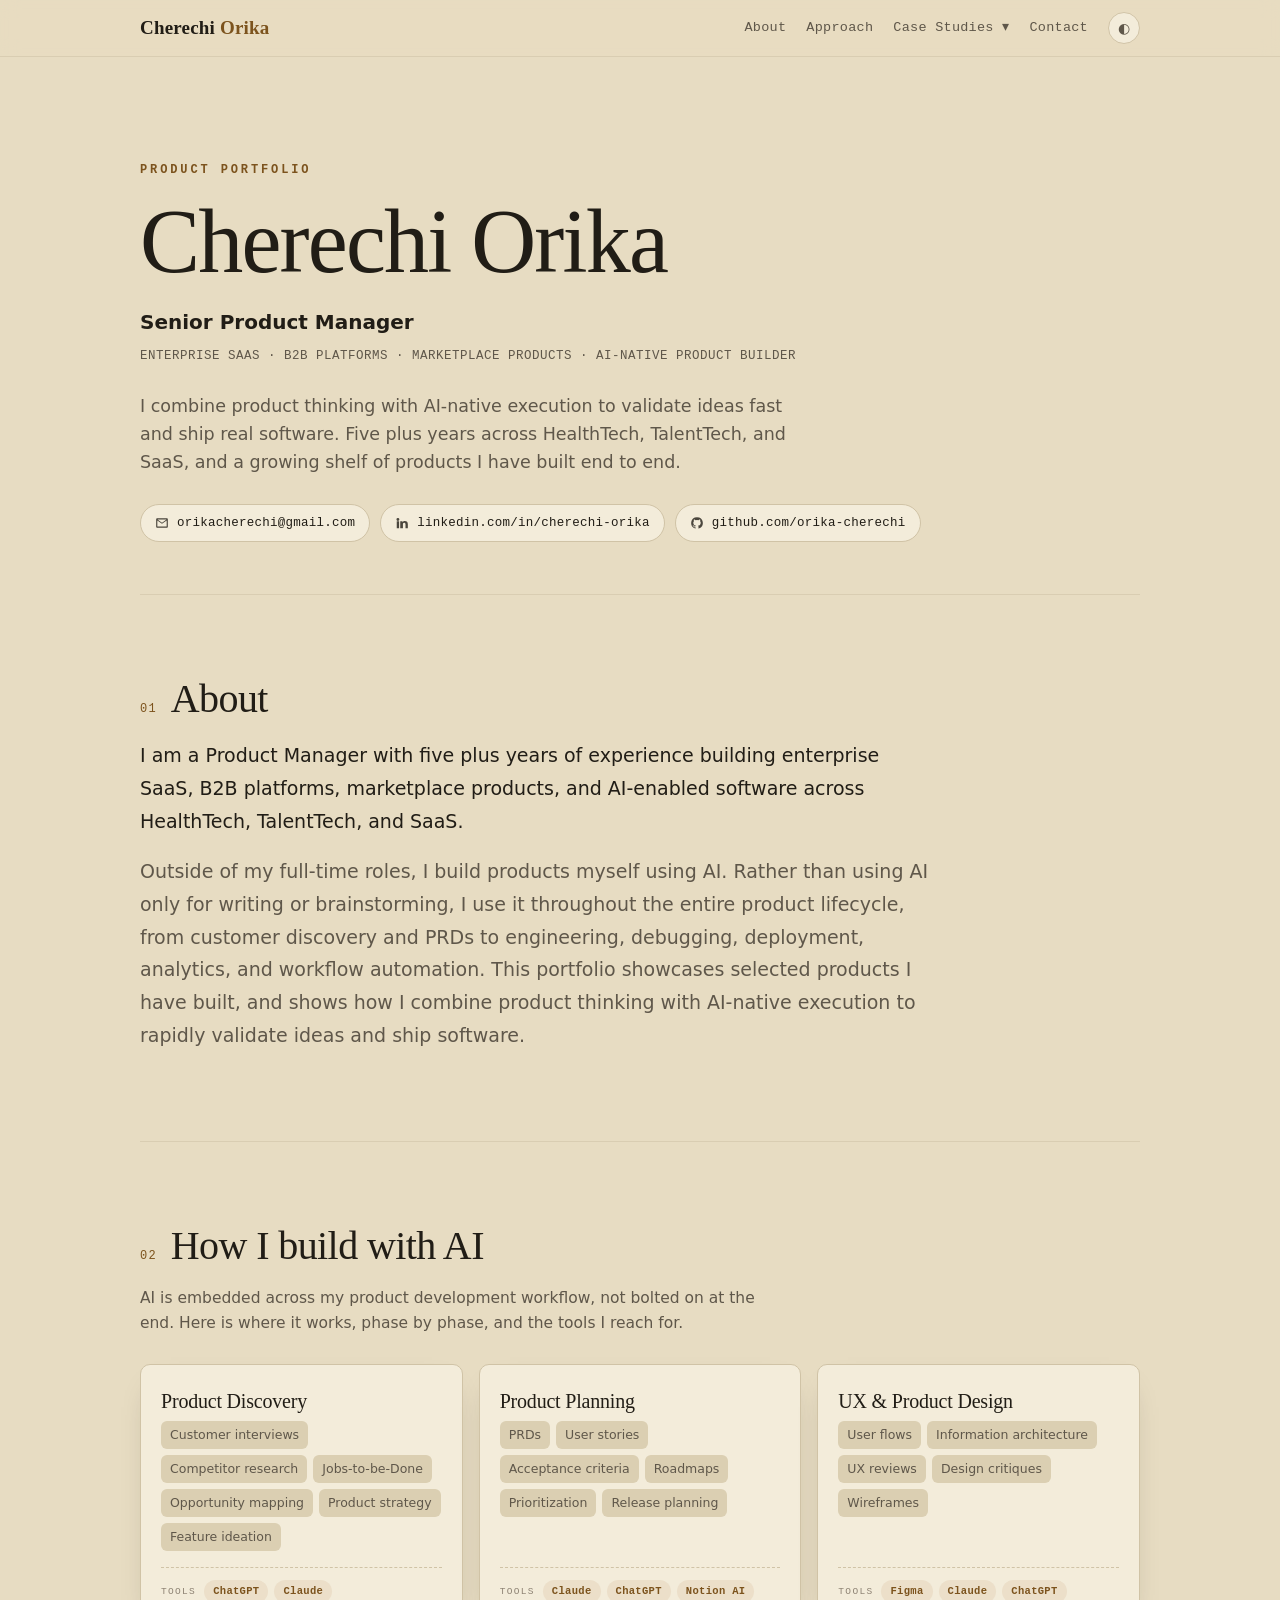
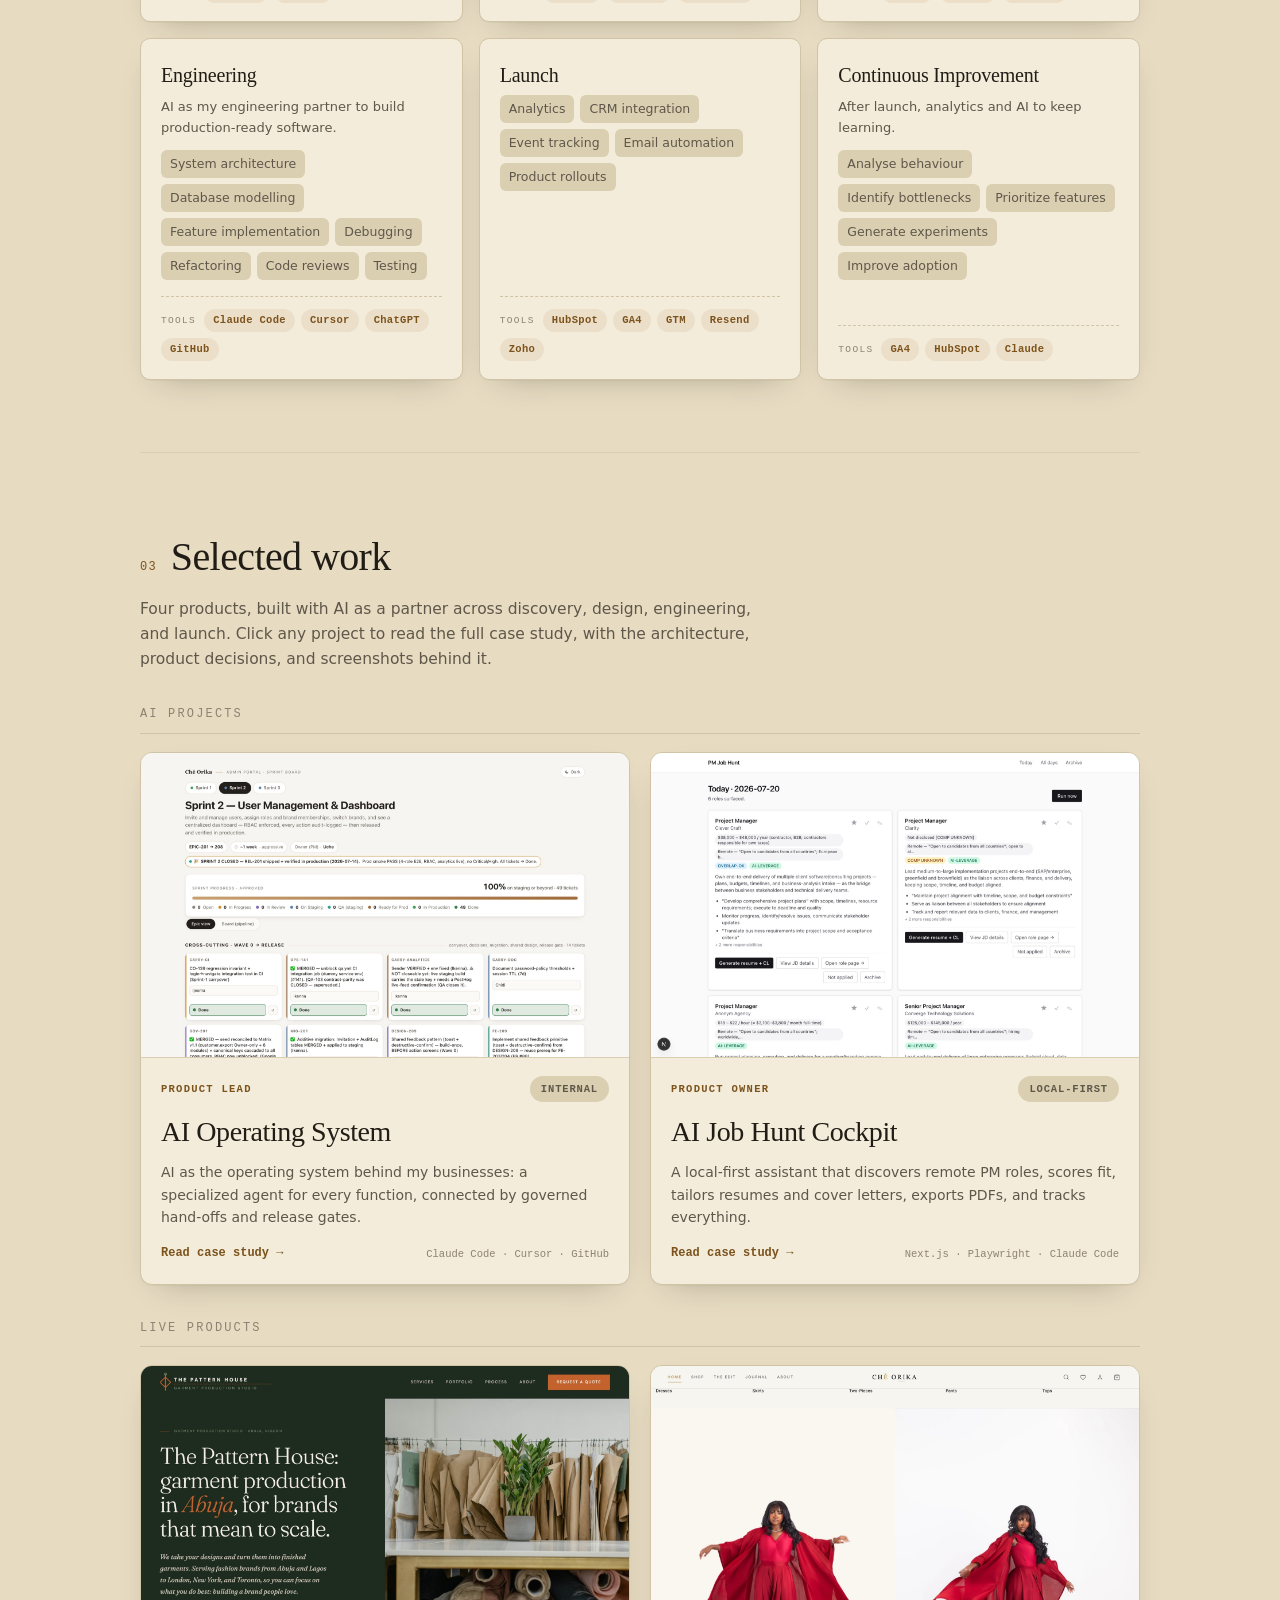
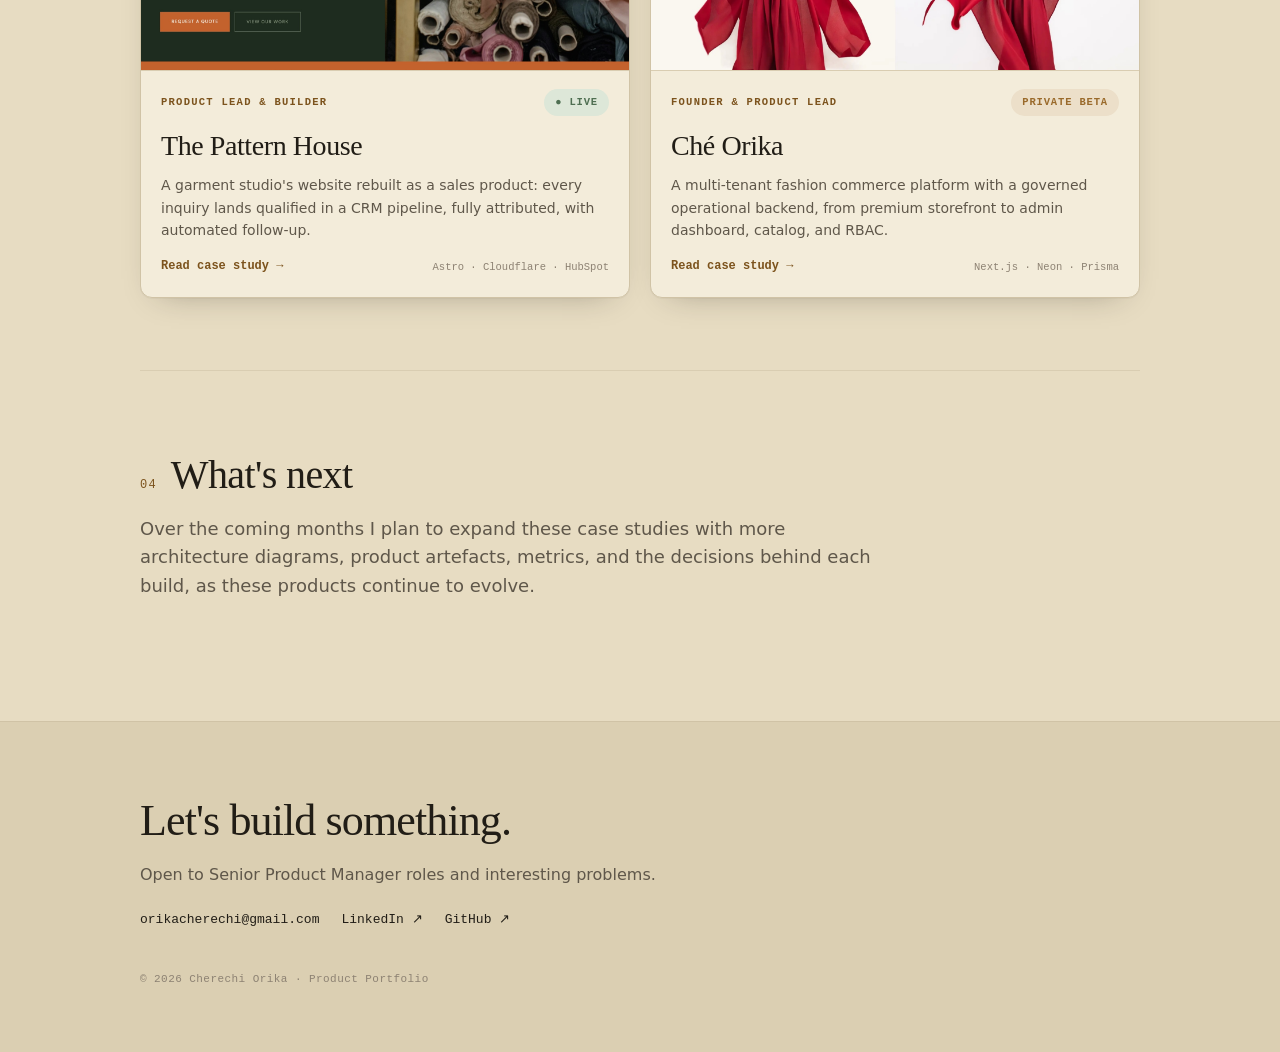
==== index.html @ f60ae48a "Cherechi Orika — product portfolio Static personal portfolio site: hero, approach, four case studies" ====
<!doctype html>
<html lang="en">
<head>
<meta charset="utf-8">
<meta name="viewport" content="width=device-width, initial-scale=1">
<title>Cherechi Orika — Product Portfolio</title>
<meta name="description" content="Senior Product Manager and AI-native product builder. Enterprise SaaS, B2B platforms, marketplace products.">
<link rel="stylesheet" href="assets/site.css">
</head>
<body>

<nav>
  <div class="nav-in">
    <a class="brand" href="index.html">Cherechi <b>Orika</b></a>
    <div class="nav-links">
      <a class="hide-sm" href="#about">About</a>
      <a class="hide-sm" href="#approach">Approach</a>
      <div class="menu">
        <button aria-haspopup="true">Case Studies ▾</button>
        <div class="menu-panel">
          <a href="work/ai-operating-system.html">AI Operating System<small>Product Lead</small></a>
          <a href="work/job-hunt-cockpit.html">AI Job Hunt Cockpit<small>Product Owner</small></a>
          <a href="work/the-pattern-house.html">The Pattern House<small>Product Lead &amp; Builder</small></a>
          <a href="work/che-orika.html">Ché Orika<small>Founder &amp; Product Lead</small></a>
        </div>
      </div>
      <a class="hide-sm" href="#contact">Contact</a>
      <button class="toggle" id="themeToggle" aria-label="Toggle theme" title="Toggle theme">◐</button>
    </div>
  </div>
</nav>

<div class="wrap">

  <header class="hero">
    <div class="eyebrow">Product Portfolio</div>
    <h1 class="name">Cherechi Orika</h1>
    <div class="role-line">Senior Product Manager</div>
    <div class="disciplines">Enterprise SaaS · B2B Platforms · Marketplace Products · AI-Native Product Builder</div>
    <p class="hero-intro">I combine product thinking with AI-native execution to validate ideas fast and ship real software. Five plus years across HealthTech, TalentTech, and SaaS, and a growing shelf of products I have built end to end.</p>
    <div class="contacts">
      <a href="mailto:orikacherechi@gmail.com">
        <svg viewBox="0 0 24 24"><path d="M2 5.5A1.5 1.5 0 0 1 3.5 4h17A1.5 1.5 0 0 1 22 5.5v13A1.5 1.5 0 0 1 20.5 20h-17A1.5 1.5 0 0 1 2 18.5v-13Zm2.2.5 7.8 5.6L19.8 6H4.2ZM20 7.7l-7.4 5.3a1 1 0 0 1-1.2 0L4 7.7V18h16V7.7Z"/></svg>
        orikacherechi@gmail.com</a>
      <a href="https://linkedin.com/in/cherechi-orika" target="_blank" rel="noopener">
        <svg viewBox="0 0 24 24"><path d="M4.98 3.5A2.5 2.5 0 1 0 5 8.5a2.5 2.5 0 0 0-.02-5ZM3 9h4v12H3V9Zm6 0h3.8v1.7h.05c.53-1 1.83-2.05 3.77-2.05C20.4 8.65 22 10.6 22 14v7h-4v-6.2c0-1.48-.03-3.38-2.06-3.38-2.06 0-2.37 1.6-2.37 3.27V21H9V9Z"/></svg>
        linkedin.com/in/cherechi-orika</a>
      <a href="https://github.com/orika-cherechi" target="_blank" rel="noopener">
        <svg viewBox="0 0 24 24"><path d="M12 2a10 10 0 0 0-3.16 19.49c.5.09.68-.22.68-.48v-1.7c-2.78.6-3.37-1.34-3.37-1.34-.45-1.16-1.11-1.47-1.11-1.47-.91-.62.07-.6.07-.6 1 .07 1.53 1.03 1.53 1.03.9 1.53 2.36 1.09 2.94.83.09-.65.35-1.09.63-1.34-2.22-.25-4.55-1.11-4.55-4.94 0-1.09.39-1.98 1.03-2.68-.1-.25-.45-1.27.1-2.64 0 0 .84-.27 2.75 1.02a9.6 9.6 0 0 1 5 0c1.91-1.29 2.75-1.02 2.75-1.02.55 1.37.2 2.39.1 2.64.64.7 1.03 1.59 1.03 2.68 0 3.84-2.34 4.68-4.57 4.93.36.31.68.92.68 1.85v2.74c0 .27.18.58.69.48A10 10 0 0 0 12 2Z"/></svg>
        github.com/orika-cherechi</a>
    </div>
  </header>

  <!-- ABOUT -->
  <section id="about" class="about">
    <div class="sec-label"><span class="sec-num">01</span><h2>About</h2></div>
    <p>I am a Product Manager with five plus years of experience building enterprise SaaS, B2B platforms, marketplace products, and AI-enabled software across HealthTech, TalentTech, and SaaS.</p>
    <p>Outside of my full-time roles, I build products myself using AI. Rather than using AI only for writing or brainstorming, I use it throughout the entire product lifecycle, from customer discovery and PRDs to engineering, debugging, deployment, analytics, and workflow automation. This portfolio showcases selected products I have built, and shows how I combine product thinking with AI-native execution to rapidly validate ideas and ship software.</p>
  </section>

  <!-- APPROACH -->
  <section id="approach">
    <div class="sec-label"><span class="sec-num">02</span><h2>How I build with AI</h2></div>
    <p class="sec-sub">AI is embedded across my product development workflow, not bolted on at the end. Here is where it works, phase by phase, and the tools I reach for.</p>
    <div class="phases">
      <div class="phase">
        <h3>Product Discovery</h3>
        <ul><li>Customer interviews</li><li>Competitor research</li><li>Jobs-to-be-Done</li><li>Opportunity mapping</li><li>Product strategy</li><li>Feature ideation</li></ul>
        <div class="tools"><span class="tk">Tools</span><span class="tl">ChatGPT</span><span class="tl">Claude</span></div>
      </div>
      <div class="phase">
        <h3>Product Planning</h3>
        <ul><li>PRDs</li><li>User stories</li><li>Acceptance criteria</li><li>Roadmaps</li><li>Prioritization</li><li>Release planning</li></ul>
        <div class="tools"><span class="tk">Tools</span><span class="tl">Claude</span><span class="tl">ChatGPT</span><span class="tl">Notion AI</span></div>
      </div>
      <div class="phase">
        <h3>UX &amp; Product Design</h3>
        <ul><li>User flows</li><li>Information architecture</li><li>UX reviews</li><li>Design critiques</li><li>Wireframes</li></ul>
        <div class="tools"><span class="tk">Tools</span><span class="tl">Figma</span><span class="tl">Claude</span><span class="tl">ChatGPT</span></div>
      </div>
      <div class="phase">
        <h3>Engineering</h3>
        <div class="p-desc">AI as my engineering partner to build production-ready software.</div>
        <ul><li>System architecture</li><li>Database modelling</li><li>Feature implementation</li><li>Debugging</li><li>Refactoring</li><li>Code reviews</li><li>Testing</li></ul>
        <div class="tools"><span class="tk">Tools</span><span class="tl">Claude Code</span><span class="tl">Cursor</span><span class="tl">ChatGPT</span><span class="tl">GitHub</span></div>
      </div>
      <div class="phase">
        <h3>Launch</h3>
        <ul><li>Analytics</li><li>CRM integration</li><li>Event tracking</li><li>Email automation</li><li>Product rollouts</li></ul>
        <div class="tools"><span class="tk">Tools</span><span class="tl">HubSpot</span><span class="tl">GA4</span><span class="tl">GTM</span><span class="tl">Resend</span><span class="tl">Zoho</span></div>
      </div>
      <div class="phase">
        <h3>Continuous Improvement</h3>
        <div class="p-desc">After launch, analytics and AI to keep learning.</div>
        <ul><li>Analyse behaviour</li><li>Identify bottlenecks</li><li>Prioritize features</li><li>Generate experiments</li><li>Improve adoption</li></ul>
        <div class="tools"><span class="tk">Tools</span><span class="tl">GA4</span><span class="tl">HubSpot</span><span class="tl">Claude</span></div>
      </div>
    </div>
  </section>

  <!-- WORK -->
  <section id="work">
    <div class="sec-label"><span class="sec-num">03</span><h2>Selected work</h2></div>
    <p class="sec-sub">Four products, built with AI as a partner across discovery, design, engineering, and launch. Click any project to read the full case study, with the architecture, product decisions, and screenshots behind it.</p>

    <div class="group-label">AI Projects</div>
    <div class="work-grid">
      <a class="work-card" href="work/ai-operating-system.html">
        <div class="wc-img"><img src="assets/img/aos-board.jpg" alt="AI Operating System sprint board" loading="lazy"></div>
        <div class="wc-body">
          <div class="wc-top"><span class="wc-role">Product Lead</span><span class="badge internal">Internal</span></div>
          <h3>AI Operating System</h3>
          <p>AI as the operating system behind my businesses: a specialized agent for every function, connected by governed hand-offs and release gates.</p>
          <div class="wc-foot"><span class="wc-cta">Read case study →</span><span class="wc-stack">Claude Code · Cursor · GitHub</span></div>
        </div>
      </a>
      <a class="work-card" href="work/job-hunt-cockpit.html">
        <div class="wc-img"><img src="assets/img/jh-dashboard.jpg" alt="AI Job Hunt Cockpit dashboard" loading="lazy"></div>
        <div class="wc-body">
          <div class="wc-top"><span class="wc-role">Product Owner</span><span class="badge internal">Local-first</span></div>
          <h3>AI Job Hunt Cockpit</h3>
          <p>A local-first assistant that discovers remote PM roles, scores fit, tailors resumes and cover letters, exports PDFs, and tracks everything.</p>
          <div class="wc-foot"><span class="wc-cta">Read case study →</span><span class="wc-stack">Next.js · Playwright · Claude Code</span></div>
        </div>
      </a>
    </div>

    <div class="group-label">Live Products</div>
    <div class="work-grid">
      <a class="work-card" href="work/the-pattern-house.html">
        <div class="wc-img"><img src="assets/img/ph-hero.jpg" alt="The Pattern House homepage" loading="lazy"></div>
        <div class="wc-body">
          <div class="wc-top"><span class="wc-role">Product Lead &amp; Builder</span><span class="badge live">● Live</span></div>
          <h3>The Pattern House</h3>
          <p>A garment studio's website rebuilt as a sales product: every inquiry lands qualified in a CRM pipeline, fully attributed, with automated follow-up.</p>
          <div class="wc-foot"><span class="wc-cta">Read case study →</span><span class="wc-stack">Astro · Cloudflare · HubSpot</span></div>
        </div>
      </a>
      <a class="work-card" href="work/che-orika.html">
        <div class="wc-img"><img src="assets/img/co-hero.jpg" alt="Ché Orika storefront" loading="lazy"></div>
        <div class="wc-body">
          <div class="wc-top"><span class="wc-role">Founder &amp; Product Lead</span><span class="badge beta">Private Beta</span></div>
          <h3>Ché Orika</h3>
          <p>A multi-tenant fashion commerce platform with a governed operational backend, from premium storefront to admin dashboard, catalog, and RBAC.</p>
          <div class="wc-foot"><span class="wc-cta">Read case study →</span><span class="wc-stack">Next.js · Neon · Prisma</span></div>
        </div>
      </a>
    </div>
  </section>

  <!-- NEXT -->
  <section id="next" class="next">
    <div class="sec-label"><span class="sec-num">04</span><h2>What's next</h2></div>
    <p class="sec-sub" style="max-width:64ch;font-size:clamp(16px,2vw,18px);color:var(--ink-soft)">Over the coming months I plan to expand these case studies with more architecture diagrams, product artefacts, metrics, and the decisions behind each build, as these products continue to evolve.</p>
  </section>

</div>

<footer id="contact">
  <div class="wrap">
    <p class="foot-name">Let's build something.</p>
    <p class="foot-sub">Open to Senior Product Manager roles and interesting problems.</p>
    <div class="foot-links">
      <a href="mailto:orikacherechi@gmail.com">orikacherechi@gmail.com</a>
      <a href="https://linkedin.com/in/cherechi-orika" target="_blank" rel="noopener">LinkedIn ↗</a>
      <a href="https://github.com/orika-cherechi" target="_blank" rel="noopener">GitHub ↗</a>
    </div>
    <div class="foot-fine">© 2026 Cherechi Orika · Product Portfolio</div>
  </div>
</footer>

<div id="lightbox"><button class="lb-close" aria-label="Close">✕</button><img alt=""><div class="lb-cap"></div></div>
<script src="assets/site.js"></script>
</body>
</html>
---- assets/site.css ----
/* ===== Cherechi Orika — Portfolio shared styles ===== */
:root{
  /* Light — warmer sand ground so it doesn't read as flat white */
  --paper:#E7DCC2; --paper-2:#DBCFB2; --card:#F3ECDA; --card-2:#F9F3E6;
  --ink:#211d16; --ink-soft:#5f574a; --ink-faint:#8d8273;
  --line:#d0c3a6; --line-soft:#d9cdb2;
  --accent:#9a6a2b; --accent-ink:#7c531d; --accent-tint:#ecdfc9;
  --live:#4f6f52; --live-tint:#dde7d8; --beta:#9a6a2b; --beta-tint:#ecdfc9;
  --shadow:0 1px 0 rgba(33,29,22,.03), 0 12px 32px -20px rgba(33,29,22,.42);
  --serif:"Hoefler Text","Iowan Old Style","Palatino Linotype","Book Antiqua",Georgia,serif;
  --sans:ui-sans-serif,system-ui,-apple-system,"Segoe UI",Helvetica,Arial,sans-serif;
  --mono:ui-monospace,"SF Mono","Menlo","Cascadia Mono",monospace;
  --maxw:1080px;
}
@media (prefers-color-scheme: dark){
  :root{
    /* Dark — warm brown, lifted off pure black */
    --paper:#211c15; --paper-2:#2a241b; --card:#2f2820; --card-2:#362e24;
    --ink:#f0e8db; --ink-soft:#bcb09d; --ink-faint:#8e8372;
    --line:#3e3427; --line-soft:#332a1f;
    --accent:#d6a860; --accent-ink:#e7bf80; --accent-tint:#39301f;
    --live:#93b48c; --live-tint:#28331f; --beta:#d6a860; --beta-tint:#39301f;
    --shadow:0 1px 0 rgba(0,0,0,.22), 0 14px 36px -22px rgba(0,0,0,.8);
  }
}
:root[data-theme="light"]{
  --paper:#E7DCC2; --paper-2:#DBCFB2; --card:#F3ECDA; --card-2:#F9F3E6;
  --ink:#211d16; --ink-soft:#5f574a; --ink-faint:#8d8273;
  --line:#d0c3a6; --line-soft:#d9cdb2; --accent:#9a6a2b; --accent-ink:#7c531d;
  --accent-tint:#ecdfc9; --live:#4f6f52; --live-tint:#dde7d8; --beta:#9a6a2b; --beta-tint:#ecdfc9;
  --shadow:0 1px 0 rgba(33,29,22,.03), 0 12px 32px -20px rgba(33,29,22,.42);
}
:root[data-theme="dark"]{
  --paper:#211c15; --paper-2:#2a241b; --card:#2f2820; --card-2:#362e24;
  --ink:#f0e8db; --ink-soft:#bcb09d; --ink-faint:#8e8372;
  --line:#3e3427; --line-soft:#332a1f; --accent:#d6a860; --accent-ink:#e7bf80;
  --accent-tint:#39301f; --live:#93b48c; --live-tint:#28331f; --beta:#d6a860; --beta-tint:#39301f;
  --shadow:0 1px 0 rgba(0,0,0,.22), 0 14px 36px -22px rgba(0,0,0,.8);
}
*{box-sizing:border-box}
html{scroll-behavior:smooth}
body{margin:0;background:var(--paper);color:var(--ink);font-family:var(--sans);line-height:1.6;
     -webkit-font-smoothing:antialiased;text-rendering:optimizeLegibility}
img{max-width:100%;display:block}
a{color:var(--accent-ink);text-decoration-color:color-mix(in srgb,var(--accent) 40%, transparent)}
::selection{background:var(--accent-tint)}
.wrap{max-width:var(--maxw);margin:0 auto;padding:0 clamp(18px,4vw,40px)}

/* nav */
nav{position:sticky;top:0;z-index:60;backdrop-filter:saturate(1.1) blur(9px);
    background:color-mix(in srgb,var(--paper) 84%, transparent);border-bottom:1px solid var(--line-soft)}
.nav-in{max-width:var(--maxw);margin:0 auto;padding:12px clamp(18px,4vw,40px);
        display:flex;align-items:center;justify-content:space-between;gap:16px}
.brand{font-family:var(--serif);font-weight:600;font-size:19px;letter-spacing:.01em;text-decoration:none;color:var(--ink)}
.brand b{color:var(--accent-ink)}
.nav-links{display:flex;gap:20px;align-items:center;font-size:13.5px;font-family:var(--mono);letter-spacing:.02em}
.nav-links a{color:var(--ink-soft);text-decoration:none}
.nav-links a:hover{color:var(--accent-ink)}
.menu{position:relative}
.menu>button{font-family:var(--mono);font-size:13.5px;letter-spacing:.02em;color:var(--ink-soft);background:none;border:none;cursor:pointer;padding:0;display:inline-flex;gap:5px;align-items:center}
.menu>button:hover{color:var(--accent-ink)}
.menu-panel{position:absolute;right:0;top:calc(100% + 12px);min-width:230px;background:var(--card);border:1px solid var(--line);
   border-radius:10px;box-shadow:var(--shadow);padding:7px;opacity:0;visibility:hidden;transform:translateY(-6px);transition:.16s;z-index:70}
.menu:hover .menu-panel,.menu:focus-within .menu-panel,.menu-panel.open{opacity:1;visibility:visible;transform:none}
.menu-panel a{display:block;text-decoration:none;padding:9px 11px;border-radius:7px;color:var(--ink)}
.menu-panel a:hover{background:var(--paper-2)}
.menu-panel a small{display:block;font-family:var(--mono);font-size:10px;letter-spacing:.06em;text-transform:uppercase;color:var(--ink-faint);margin-top:2px}
.toggle{border:1px solid var(--line);background:var(--card);color:var(--ink-soft);border-radius:999px;
        width:32px;height:32px;cursor:pointer;font-size:14px;display:grid;place-items:center;flex:none}
.toggle:hover{color:var(--accent-ink);border-color:var(--accent)}
@media(max-width:720px){.nav-links .hide-sm{display:none}}

/* section scaffold */
section{padding:clamp(40px,7vw,72px) 0;border-top:1px solid var(--line-soft)}
.sec-label{display:flex;align-items:baseline;gap:14px;margin-bottom:8px}
.sec-num{font-family:var(--mono);font-size:12px;color:var(--accent-ink);letter-spacing:.1em}
.sec-label h2{font-family:var(--serif);font-weight:500;font-size:clamp(26px,4vw,40px);letter-spacing:-.015em;margin:0}
.sec-sub{color:var(--ink-soft);max-width:64ch;font-size:15.5px;margin:0 0 28px}
.eyebrow{font-family:var(--mono);font-size:12px;letter-spacing:.24em;text-transform:uppercase;color:var(--accent-ink);font-weight:600}

/* badges + chips */
.badge{font-family:var(--mono);font-size:10.5px;letter-spacing:.08em;text-transform:uppercase;font-weight:700;
       border-radius:999px;padding:5px 11px;white-space:nowrap;display:inline-block}
.badge.live{background:var(--live-tint);color:var(--live)}
.badge.beta{background:var(--beta-tint);color:var(--beta)}
.badge.internal{background:var(--paper-2);color:var(--ink-soft)}
.chips{display:flex;flex-wrap:wrap;gap:7px}
.chips .c{font-family:var(--mono);font-size:11px;letter-spacing:.02em;color:var(--ink);border:1px solid var(--line);
          background:var(--card);border-radius:999px;padding:4px 10px}

/* image shots + lightbox */
.shot{position:relative;border:1px solid var(--line);border-radius:10px;overflow:hidden;background:var(--card);box-shadow:var(--shadow)}
.shot img{width:100%;height:auto;cursor:zoom-in;display:block}
.shot::after{content:"⤢ Expand";position:absolute;top:10px;right:10px;font-family:var(--mono);font-size:10.5px;letter-spacing:.04em;
   padding:4px 8px;border-radius:7px;background:rgba(22,17,10,.6);color:#fff;pointer-events:none;opacity:.9;z-index:4;transition:background .15s}
.shot:hover::after{background:var(--accent-ink);opacity:1}
.shot figcaption{font-family:var(--mono);font-size:11px;letter-spacing:.03em;color:var(--ink-faint);
   padding:9px 13px;border-top:1px solid var(--line-soft);background:var(--card-2)}
.gallery{margin:22px 0 26px}
.expand-note{font-family:var(--mono);font-size:11.5px;letter-spacing:.03em;color:var(--ink-faint);margin:0 0 16px;display:inline-flex;align-items:center;gap:7px}
.expand-note b{color:var(--accent-ink);font-weight:700}
.shot-row{display:grid;grid-template-columns:1fr 1fr;gap:16px;margin-top:16px}
.shot-row.three{grid-template-columns:1fr 1fr}
@media(max-width:640px){.shot-row,.shot-row.three{grid-template-columns:1fr}}
#lightbox{position:fixed;inset:0;z-index:200;background:color-mix(in srgb,var(--ink) 88%, black);
   display:none;align-items:center;justify-content:center;padding:24px;cursor:zoom-out;backdrop-filter:blur(3px)}
#lightbox.open{display:flex}
#lightbox img{max-width:96vw;max-height:92vh;width:auto;height:auto;border-radius:8px;box-shadow:0 30px 80px -20px rgba(0,0,0,.7);cursor:default}
#lightbox .lb-close{position:fixed;top:18px;right:22px;color:#fff;background:rgba(0,0,0,.4);border:1px solid rgba(255,255,255,.3);
   width:40px;height:40px;border-radius:999px;font-size:20px;cursor:pointer;display:grid;place-items:center}
#lightbox .lb-cap{position:fixed;bottom:20px;left:0;right:0;text-align:center;color:#e9e2d4;font-family:var(--mono);font-size:12px;letter-spacing:.04em}

/* footer */
footer{border-top:1px solid var(--line);padding:clamp(40px,6vw,64px) 0 64px;margin-top:20px;background:var(--paper-2)}
.foot-name{font-family:var(--serif);font-size:clamp(28px,5vw,44px);font-weight:500;letter-spacing:-.02em;margin:0 0 6px}
.foot-sub{color:var(--ink-soft);margin:0 0 22px}
.foot-links{display:flex;flex-wrap:wrap;gap:22px;font-family:var(--mono);font-size:13px}
.foot-links a{color:var(--ink);text-decoration:none}
.foot-links a:hover{color:var(--accent-ink)}
.foot-fine{margin-top:40px;font-family:var(--mono);font-size:11px;letter-spacing:.04em;color:var(--ink-faint)}

/* reveal */
.fade{opacity:0;transform:translateY(14px)}
.fade.in{opacity:1;transform:none;transition:opacity .7s cubic-bezier(.2,.7,.2,1),transform .7s cubic-bezier(.2,.7,.2,1)}
@media(prefers-reduced-motion:reduce){.fade{opacity:1;transform:none}}

/* ===== home hero ===== */
header.hero{padding:clamp(48px,9vw,104px) 0 clamp(30px,5vw,52px)}
h1.name{font-family:var(--serif);font-weight:500;font-size:clamp(44px,9vw,90px);line-height:.98;letter-spacing:-.02em;margin:18px 0 0;text-wrap:balance}
.role-line{font-size:clamp(16px,2.2vw,20px);color:var(--ink);margin-top:20px;font-weight:600}
.disciplines{font-family:var(--mono);font-size:12.5px;letter-spacing:.04em;color:var(--ink-soft);margin-top:8px;text-transform:uppercase}
.hero-intro{max-width:60ch;color:var(--ink-soft);font-size:clamp(15px,1.7vw,17.5px);margin-top:26px}
.contacts{display:flex;flex-wrap:wrap;gap:10px;margin-top:28px}
.contacts a{display:inline-flex;align-items:center;gap:8px;font-family:var(--mono);font-size:12.5px;letter-spacing:.02em;
   text-decoration:none;color:var(--ink);border:1px solid var(--line);background:var(--card);border-radius:999px;padding:8px 14px}
.contacts a:hover{border-color:var(--accent);color:var(--accent-ink)}
.contacts svg{width:14px;height:14px;fill:currentColor;opacity:.8}

/* about */
.about p{font-size:clamp(16px,2vw,19px);max-width:66ch;color:var(--ink);margin:0 0 18px;line-height:1.72}
.about p+p{color:var(--ink-soft)}

/* phases */
.phases{display:grid;grid-template-columns:repeat(auto-fill,minmax(300px,1fr));gap:16px}
.phase{background:var(--card);border:1px solid var(--line);border-radius:10px;padding:20px 20px 18px;box-shadow:var(--shadow);display:flex;flex-direction:column}
.phase h3{font-family:var(--serif);font-weight:500;font-size:20px;margin:0 0 4px;letter-spacing:-.01em}
.phase .p-desc{font-size:13px;color:var(--ink-soft);margin:2px 0 12px}
.phase ul{list-style:none;margin:0 0 16px;padding:0;display:flex;flex-wrap:wrap;gap:6px}
.phase ul li{font-size:12.5px;color:var(--ink-soft);background:var(--paper-2);border-radius:6px;padding:4px 9px}
.tools{margin-top:auto;padding-top:12px;border-top:1px dashed var(--line);display:flex;flex-wrap:wrap;gap:6px;align-items:center}
.tools .tl{font-family:var(--mono);font-size:10.5px;letter-spacing:.03em;color:var(--accent-ink);background:var(--accent-tint);border-radius:999px;padding:3px 9px;font-weight:600}
.tools .tk{font-family:var(--mono);font-size:9.5px;letter-spacing:.14em;text-transform:uppercase;color:var(--ink-faint);margin-right:2px}

/* ===== work overview cards (home) ===== */
.group-label{font-family:var(--mono);font-size:12px;letter-spacing:.18em;text-transform:uppercase;color:var(--ink-faint);margin:34px 0 18px;padding-bottom:8px;border-bottom:1px solid var(--line)}
.group-label:first-of-type{margin-top:4px}
.work-grid{display:grid;grid-template-columns:1fr 1fr;gap:20px}
@media(max-width:760px){.work-grid{grid-template-columns:1fr}}
.work-card{display:flex;flex-direction:column;background:var(--card);border:1px solid var(--line);border-radius:12px;overflow:hidden;box-shadow:var(--shadow);text-decoration:none;color:inherit;transition:transform .2s,box-shadow .2s,border-color .2s}
.work-card:hover{transform:translateY(-3px);border-color:var(--accent);box-shadow:0 20px 44px -24px rgba(33,29,22,.5)}
.work-card .wc-img{aspect-ratio:16/10;overflow:hidden;background:var(--paper-2);border-bottom:1px solid var(--line-soft)}
.work-card .wc-img img{width:100%;height:100%;object-fit:cover;object-position:top}
.work-card .wc-body{padding:18px 20px 20px;display:flex;flex-direction:column;flex:1}
.work-card .wc-top{display:flex;justify-content:space-between;align-items:center;gap:10px;margin-bottom:8px}
.work-card .wc-role{font-family:var(--mono);font-size:10.5px;letter-spacing:.12em;text-transform:uppercase;color:var(--accent-ink);font-weight:600}
.work-card h3{font-family:var(--serif);font-weight:500;font-size:clamp(22px,3vw,28px);letter-spacing:-.015em;margin:0 0 6px}
.work-card p{font-size:14px;color:var(--ink-soft);margin:0 0 16px;line-height:1.6}
.work-card .wc-foot{margin-top:auto;display:flex;justify-content:space-between;align-items:center}
.work-card .wc-cta{font-family:var(--mono);font-size:12px;color:var(--accent-ink);font-weight:600}
.work-card .wc-stack{font-family:var(--mono);font-size:10.5px;color:var(--ink-faint)}

/* ===== case study detail pages ===== */
.cs-hero{padding:clamp(30px,6vw,60px) 0 8px}
.back{font-family:var(--mono);font-size:12px;color:var(--ink-soft);text-decoration:none;display:inline-flex;gap:6px;align-items:center;margin-bottom:22px}
.back:hover{color:var(--accent-ink)}
.cs-hero .cs-role{font-family:var(--mono);font-size:12px;letter-spacing:.14em;text-transform:uppercase;color:var(--accent-ink);font-weight:600}
.cs-hero h1{font-family:var(--serif);font-weight:500;font-size:clamp(38px,7vw,68px);line-height:1;letter-spacing:-.02em;margin:12px 0 0;text-wrap:balance}
.cs-meta{display:flex;flex-wrap:wrap;align-items:center;gap:14px;margin-top:18px}
.cs-meta a.case-link{font-family:var(--mono);font-size:12.5px;text-decoration:none;color:var(--accent-ink)}
.cs-meta a.case-link:hover{text-decoration:underline}
.cs-lead{max-width:66ch;color:var(--ink-soft);font-size:clamp(16px,2vw,18px);margin:22px 0 0;line-height:1.7}
.cs-lead-img{margin:30px 0}
.cs-body{max-width:none}
.cs-section{padding:clamp(30px,5vw,52px) 0;border-top:1px solid var(--line-soft)}
.cs-section:first-of-type{border-top:none}
.cs-h{font-family:var(--mono);font-size:11.5px;letter-spacing:.16em;text-transform:uppercase;color:var(--accent-ink);font-weight:600;margin:0 0 14px}
.cs-2col{display:grid;grid-template-columns:0.9fr 1.1fr;gap:38px;align-items:start}
@media(max-width:820px){.cs-2col{grid-template-columns:1fr;gap:24px}}
.cs-prose h3{font-family:var(--serif);font-weight:500;font-size:clamp(22px,3.4vw,30px);letter-spacing:-.015em;margin:0 0 14px;line-height:1.15}
.cs-prose p{font-size:15.5px;color:var(--ink-soft);line-height:1.72;margin:0 0 14px;max-width:64ch}
.cs-prose strong{color:var(--ink);font-weight:650}
.cs-list{list-style:none;margin:0;padding:0}
.cs-list li{position:relative;padding:8px 0 8px 22px;font-size:15px;color:var(--ink-soft);line-height:1.6;border-bottom:1px solid var(--line-soft)}
.cs-list li:last-child{border-bottom:none}
.cs-list li::before{content:"";position:absolute;left:0;top:16px;width:7px;height:7px;border-radius:2px;background:var(--accent)}
.cs-list li b{color:var(--ink);font-weight:650}
.cs-callout{background:var(--accent-tint);border-radius:12px;padding:22px 24px;margin:8px 0}
.cs-callout .cs-h{color:var(--accent-ink)}
.cs-callout p{color:var(--ink);font-size:16px;margin:0;line-height:1.6;max-width:70ch}
.cs-gallery{display:grid;grid-template-columns:repeat(auto-fill,minmax(440px,1fr));gap:18px;margin-top:8px}
@media(max-width:520px){.cs-gallery{grid-template-columns:1fr}}
.cs-nav{display:flex;justify-content:space-between;gap:16px;padding:36px 0;border-top:1px solid var(--line);flex-wrap:wrap}
.cs-nav a{font-family:var(--mono);font-size:13px;text-decoration:none;color:var(--ink)}
.cs-nav a:hover{color:var(--accent-ink)}
.cs-nav .nx{text-align:right}
.cs-nav small{display:block;font-size:10px;letter-spacing:.1em;text-transform:uppercase;color:var(--ink-faint);margin-bottom:3px}
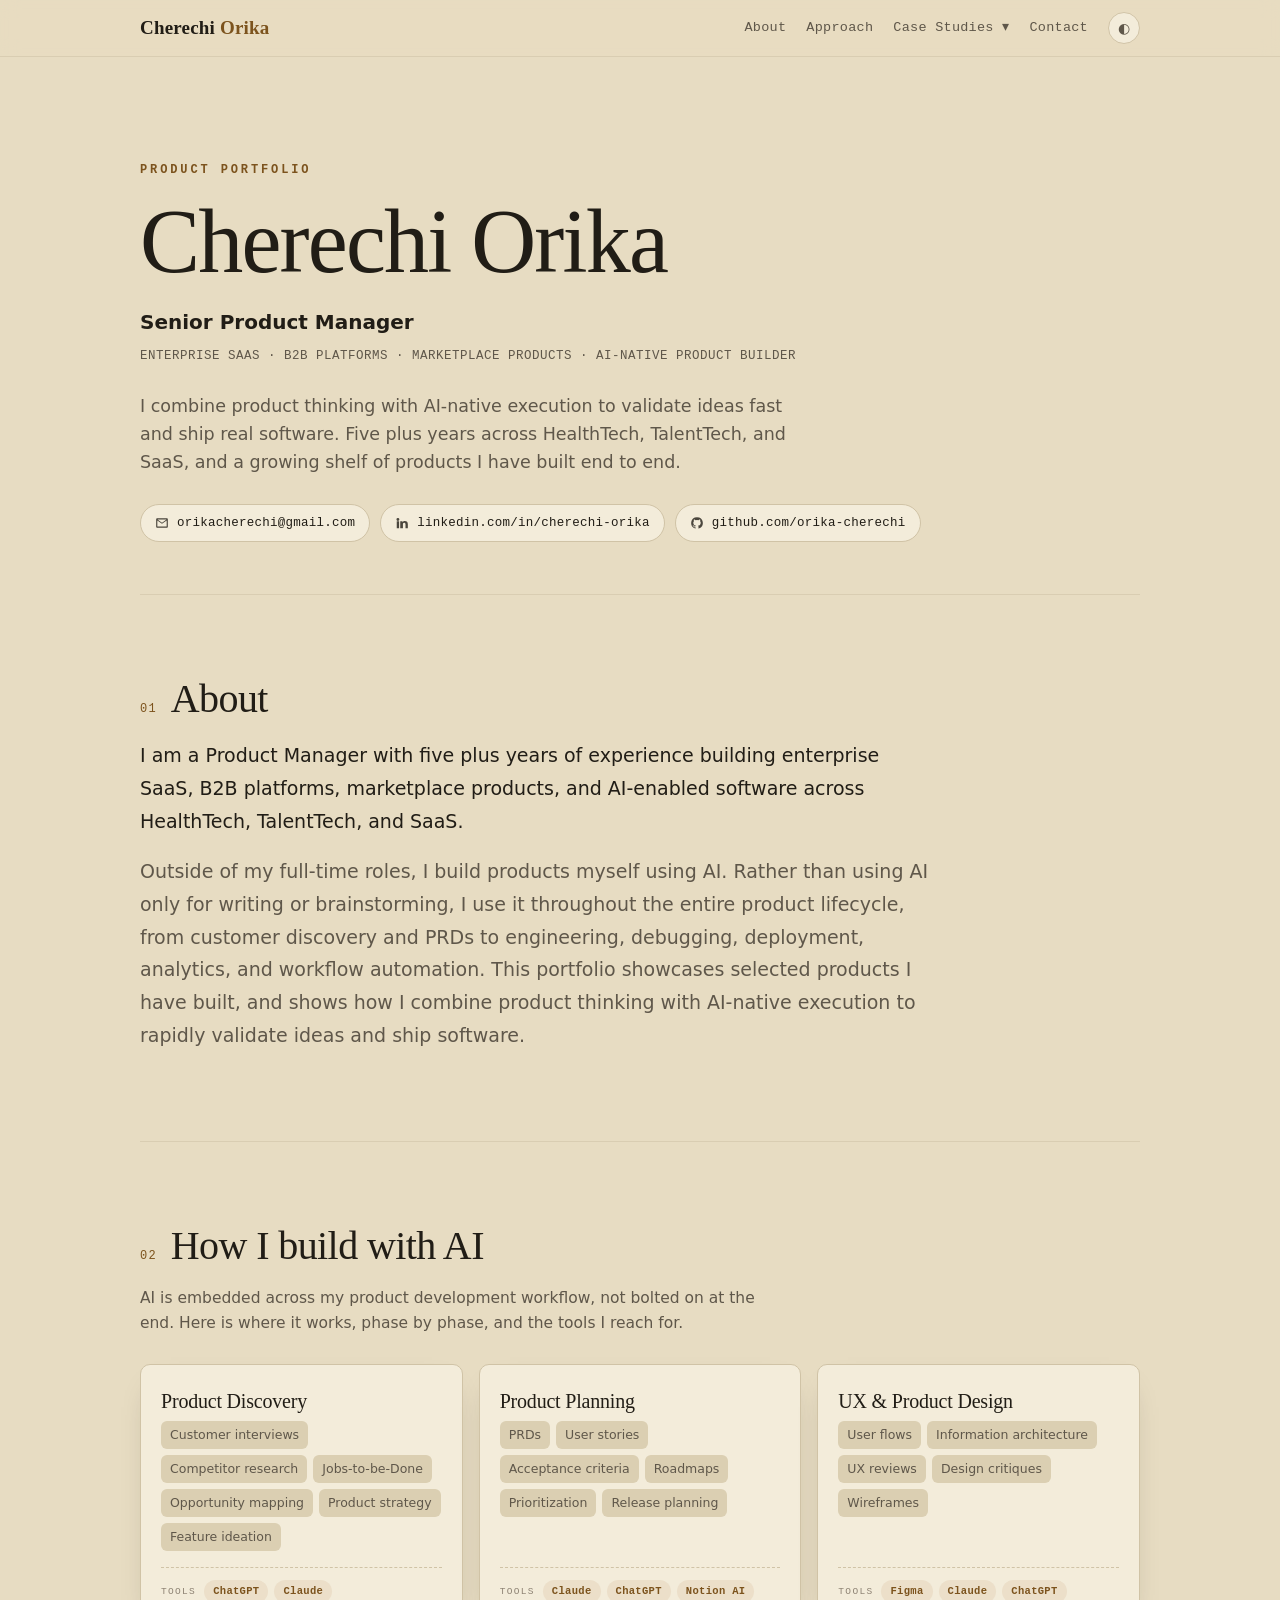
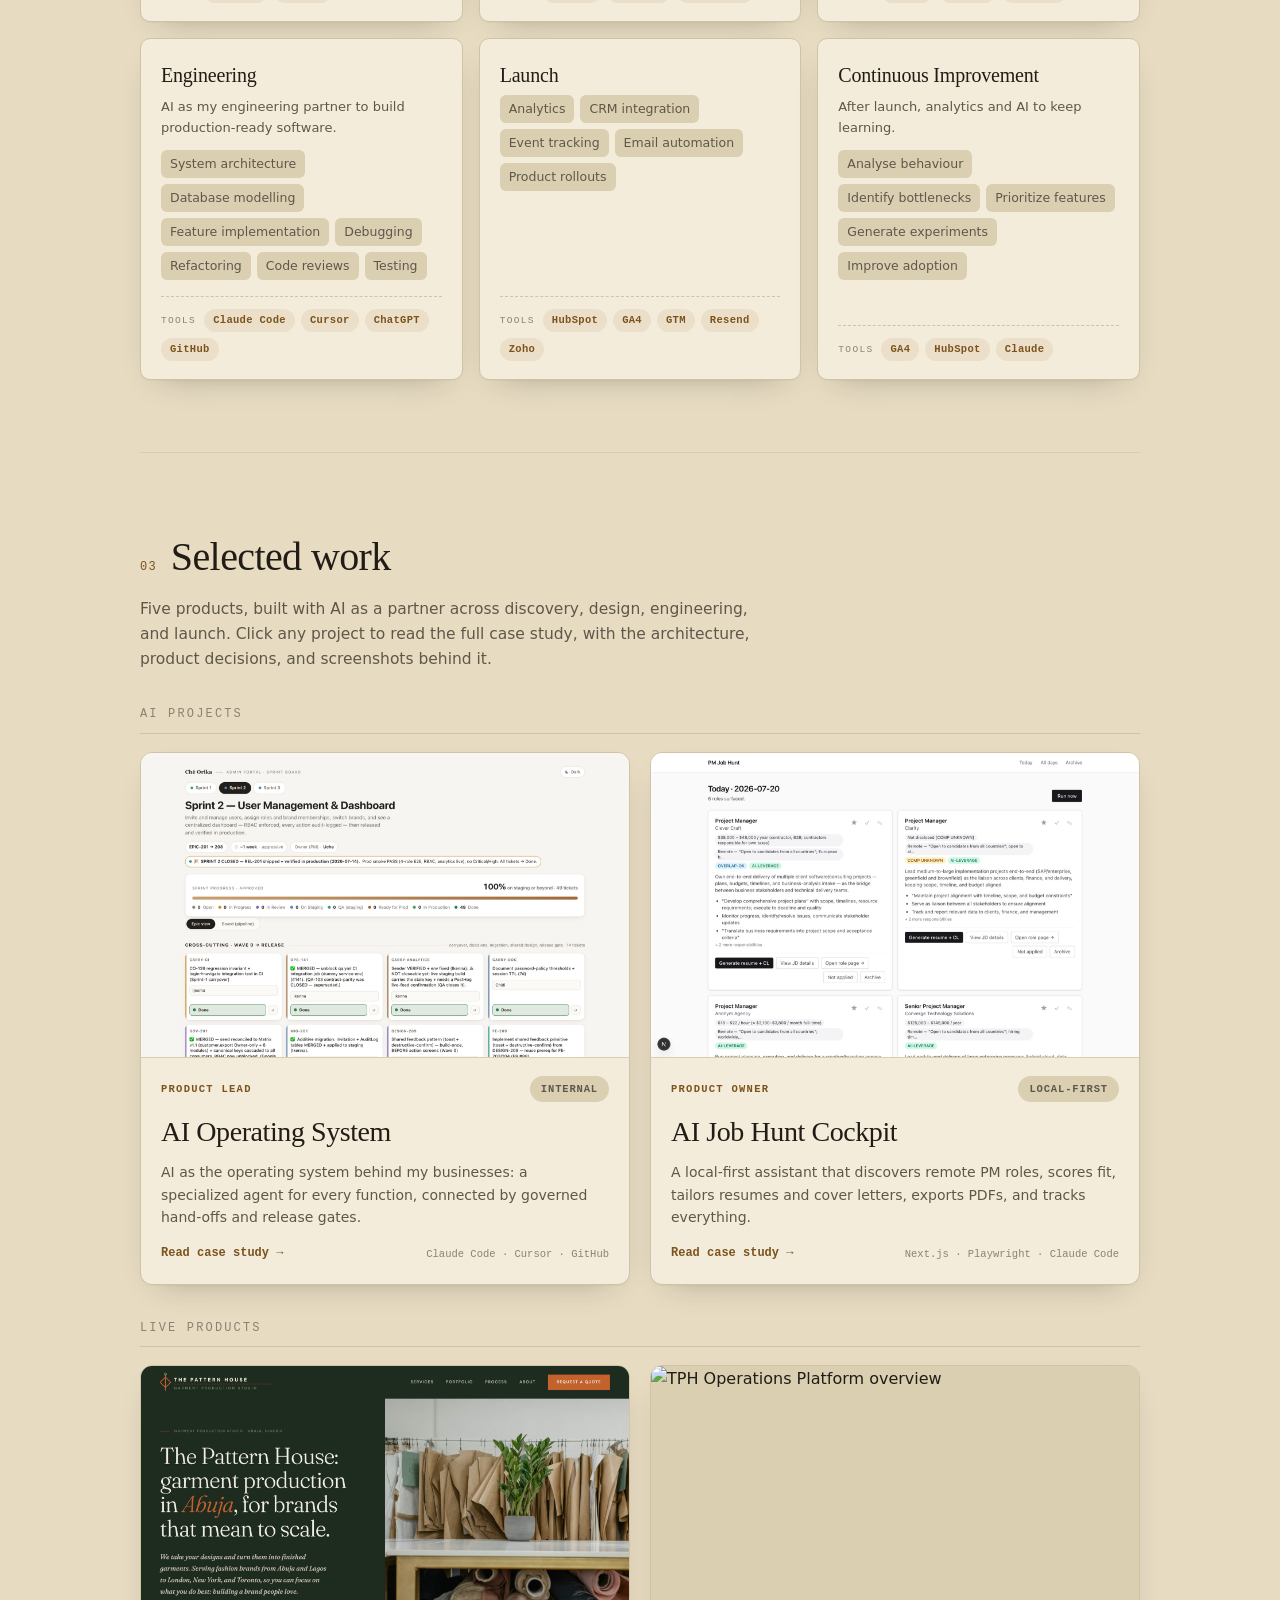
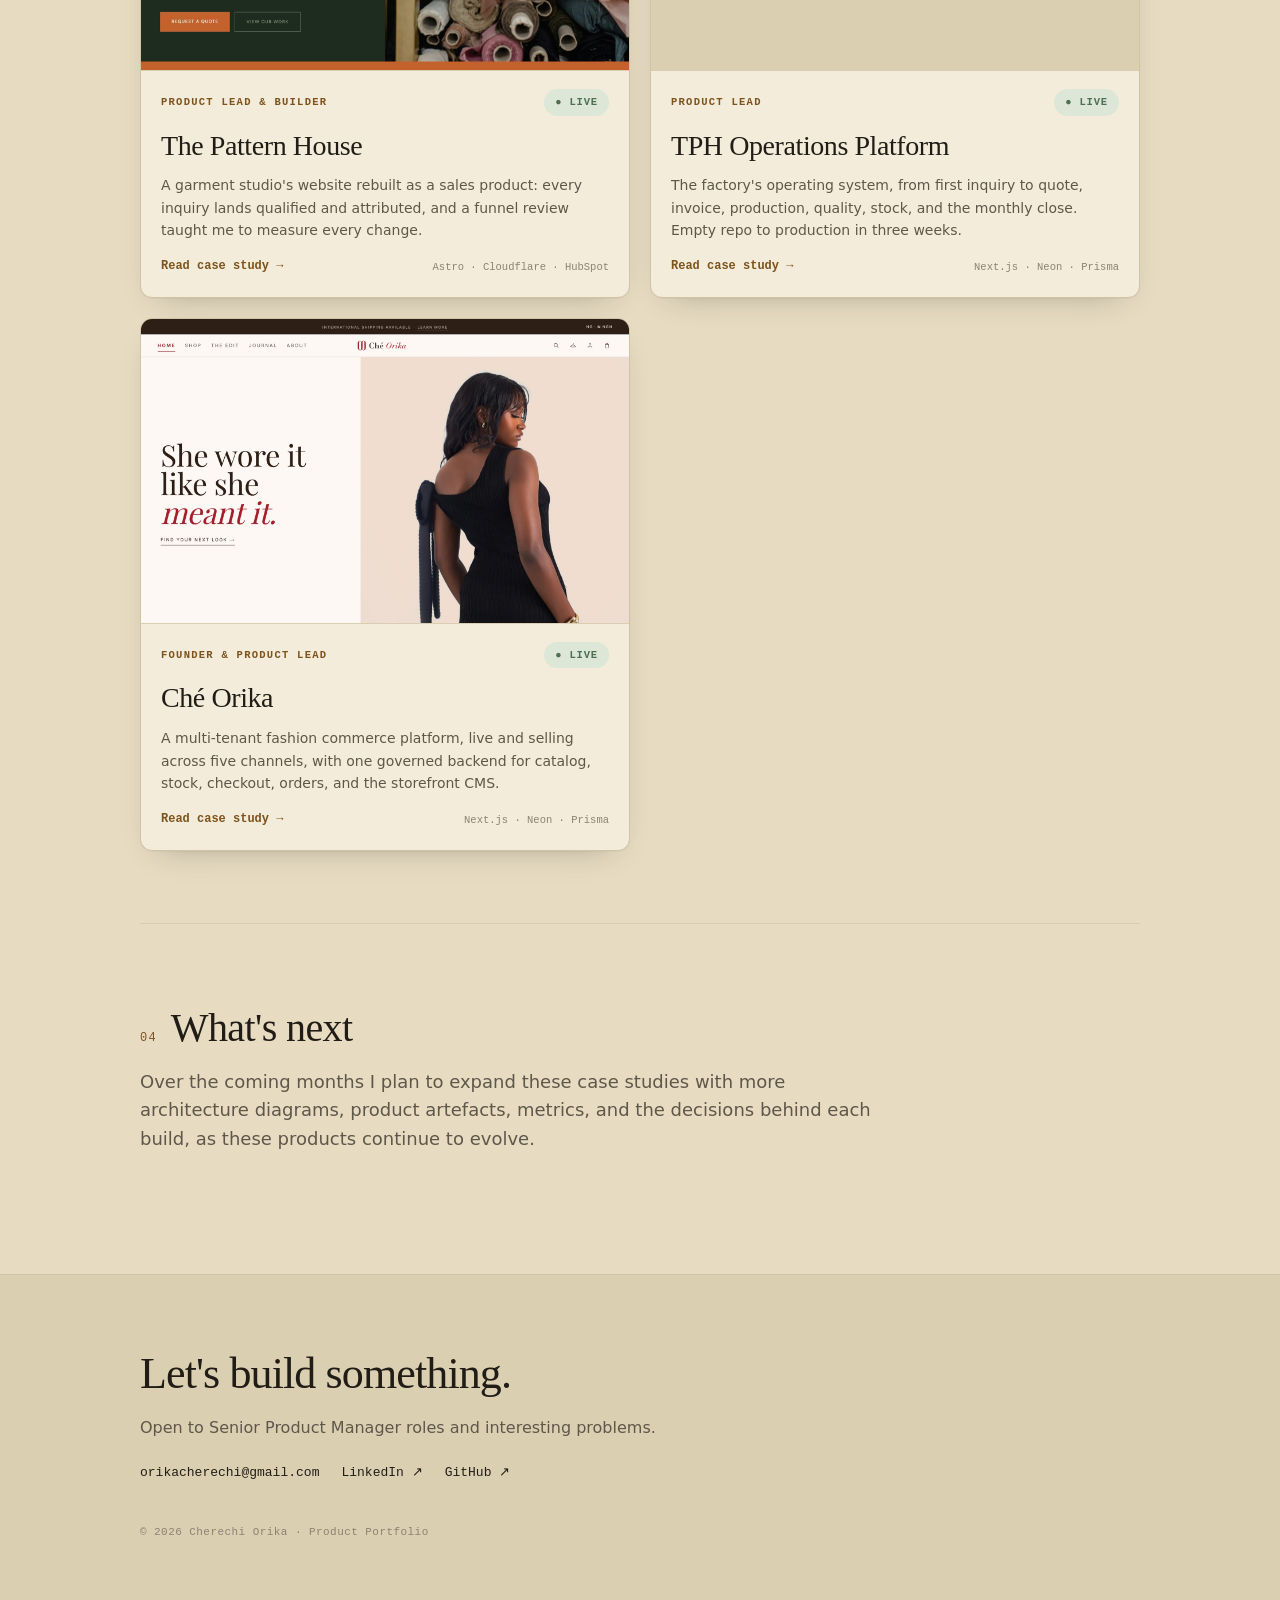
==== commit 3f359283: "Add TPH Operations Platform case study; update TPH and Ché Orika with work since July Co-Authored-By" ====
--- a/index.html
+++ b/index.html
@@ -21,6 +21,7 @@
           <a href="work/ai-operating-system.html">AI Operating System<small>Product Lead</small></a>
           <a href="work/job-hunt-cockpit.html">AI Job Hunt Cockpit<small>Product Owner</small></a>
           <a href="work/the-pattern-house.html">The Pattern House<small>Product Lead &amp; Builder</small></a>
+          <a href="work/tph-operations-platform.html">TPH Operations Platform<small>Product Lead</small></a>
           <a href="work/che-orika.html">Ché Orika<small>Founder &amp; Product Lead</small></a>
         </div>
       </div>
@@ -101,7 +102,7 @@
   <!-- WORK -->
   <section id="work">
     <div class="sec-label"><span class="sec-num">03</span><h2>Selected work</h2></div>
-    <p class="sec-sub">Four products, built with AI as a partner across discovery, design, engineering, and launch. Click any project to read the full case study, with the architecture, product decisions, and screenshots behind it.</p>
+    <p class="sec-sub">Five products, built with AI as a partner across discovery, design, engineering, and launch. Click any project to read the full case study, with the architecture, product decisions, and screenshots behind it.</p>
 
     <div class="group-label">AI Projects</div>
     <div class="work-grid">
@@ -132,16 +133,25 @@
         <div class="wc-body">
           <div class="wc-top"><span class="wc-role">Product Lead &amp; Builder</span><span class="badge live">● Live</span></div>
           <h3>The Pattern House</h3>
-          <p>A garment studio's website rebuilt as a sales product: every inquiry lands qualified in a CRM pipeline, fully attributed, with automated follow-up.</p>
+          <p>A garment studio's website rebuilt as a sales product: every inquiry lands qualified and attributed, and a funnel review taught me to measure every change.</p>
           <div class="wc-foot"><span class="wc-cta">Read case study →</span><span class="wc-stack">Astro · Cloudflare · HubSpot</span></div>
+        </div>
+      </a>
+      <a class="work-card" href="work/tph-operations-platform.html">
+        <div class="wc-img"><img src="assets/img/ops-overview.jpg" alt="TPH Operations Platform overview" loading="lazy"></div>
+        <div class="wc-body">
+          <div class="wc-top"><span class="wc-role">Product Lead</span><span class="badge live">● Live</span></div>
+          <h3>TPH Operations Platform</h3>
+          <p>The factory's operating system, from first inquiry to quote, invoice, production, quality, stock, and the monthly close. Empty repo to production in three weeks.</p>
+          <div class="wc-foot"><span class="wc-cta">Read case study →</span><span class="wc-stack">Next.js · Neon · Prisma</span></div>
         </div>
       </a>
       <a class="work-card" href="work/che-orika.html">
         <div class="wc-img"><img src="assets/img/co-hero.jpg" alt="Ché Orika storefront" loading="lazy"></div>
         <div class="wc-body">
-          <div class="wc-top"><span class="wc-role">Founder &amp; Product Lead</span><span class="badge beta">Private Beta</span></div>
+          <div class="wc-top"><span class="wc-role">Founder &amp; Product Lead</span><span class="badge live">● Live</span></div>
           <h3>Ché Orika</h3>
-          <p>A multi-tenant fashion commerce platform with a governed operational backend, from premium storefront to admin dashboard, catalog, and RBAC.</p>
+          <p>A multi-tenant fashion commerce platform, live and selling across five channels, with one governed backend for catalog, stock, checkout, orders, and the storefront CMS.</p>
           <div class="wc-foot"><span class="wc-cta">Read case study →</span><span class="wc-stack">Next.js · Neon · Prisma</span></div>
         </div>
       </a>
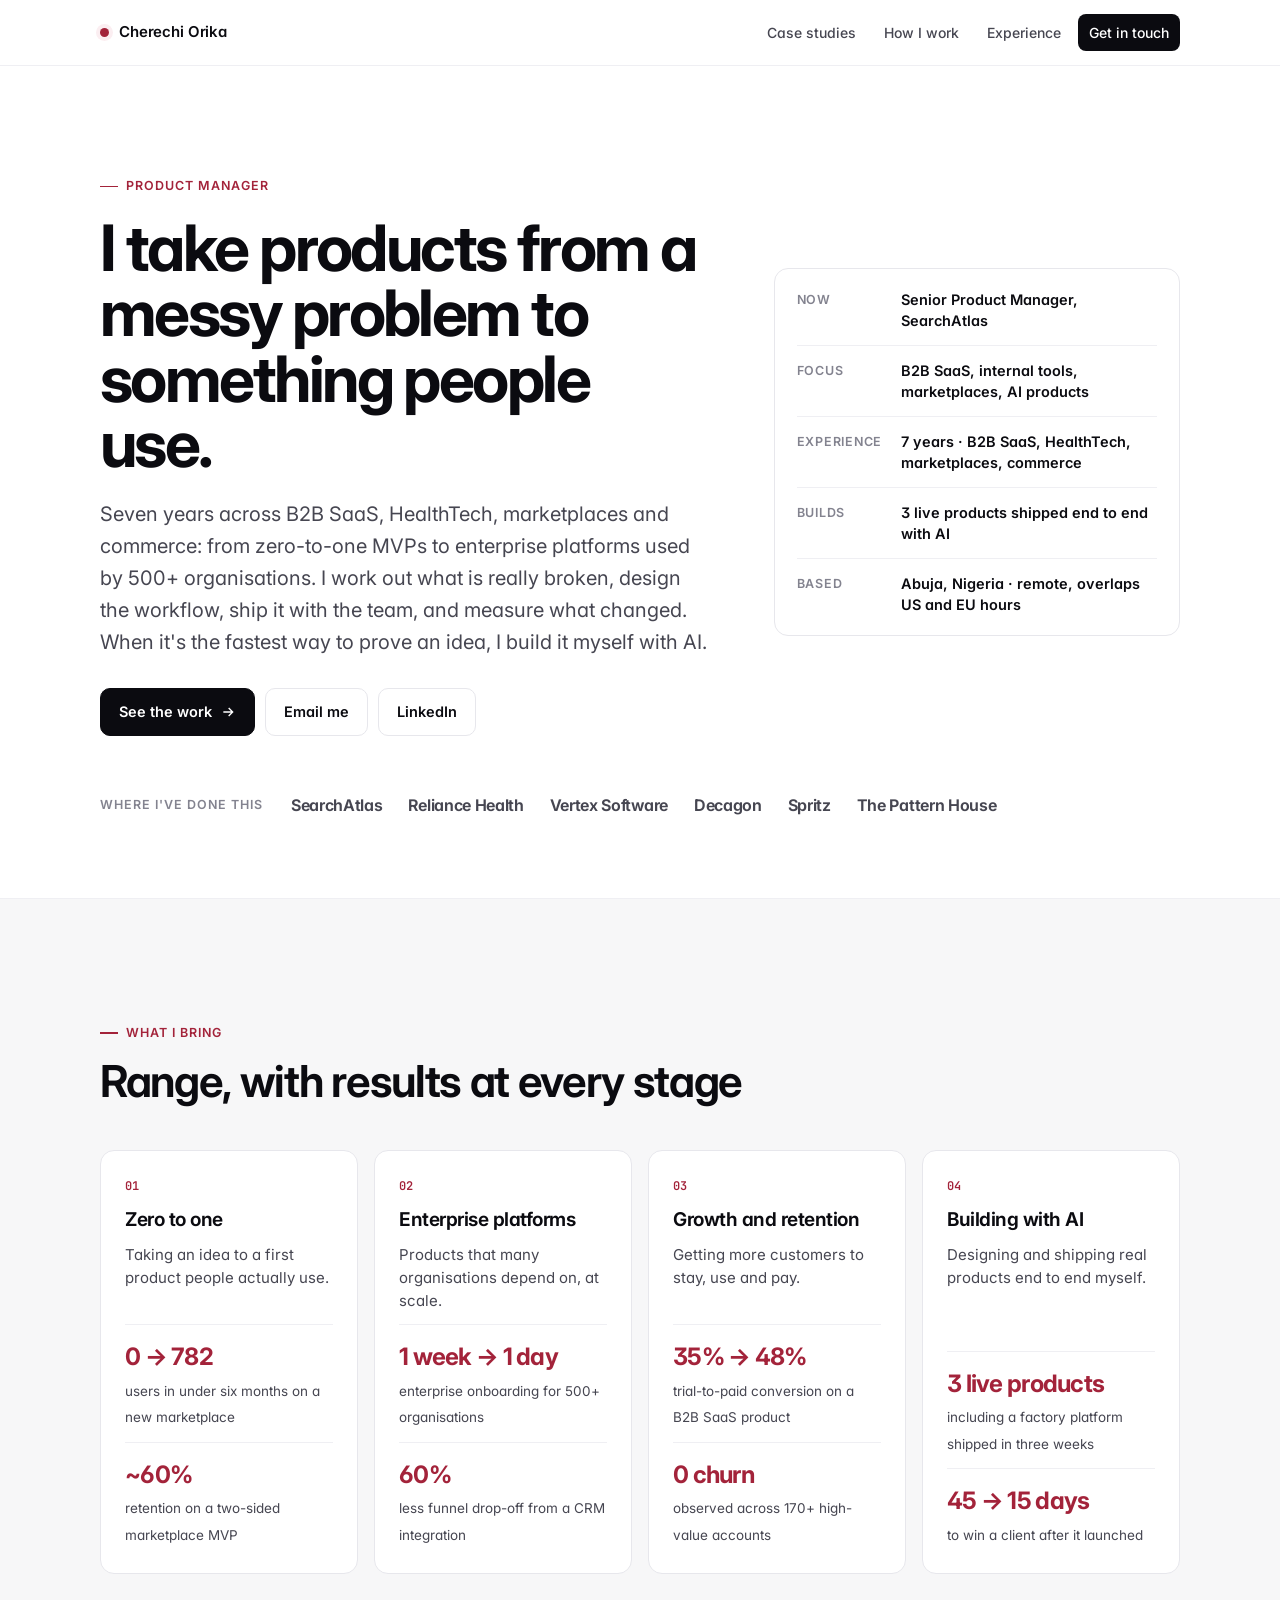
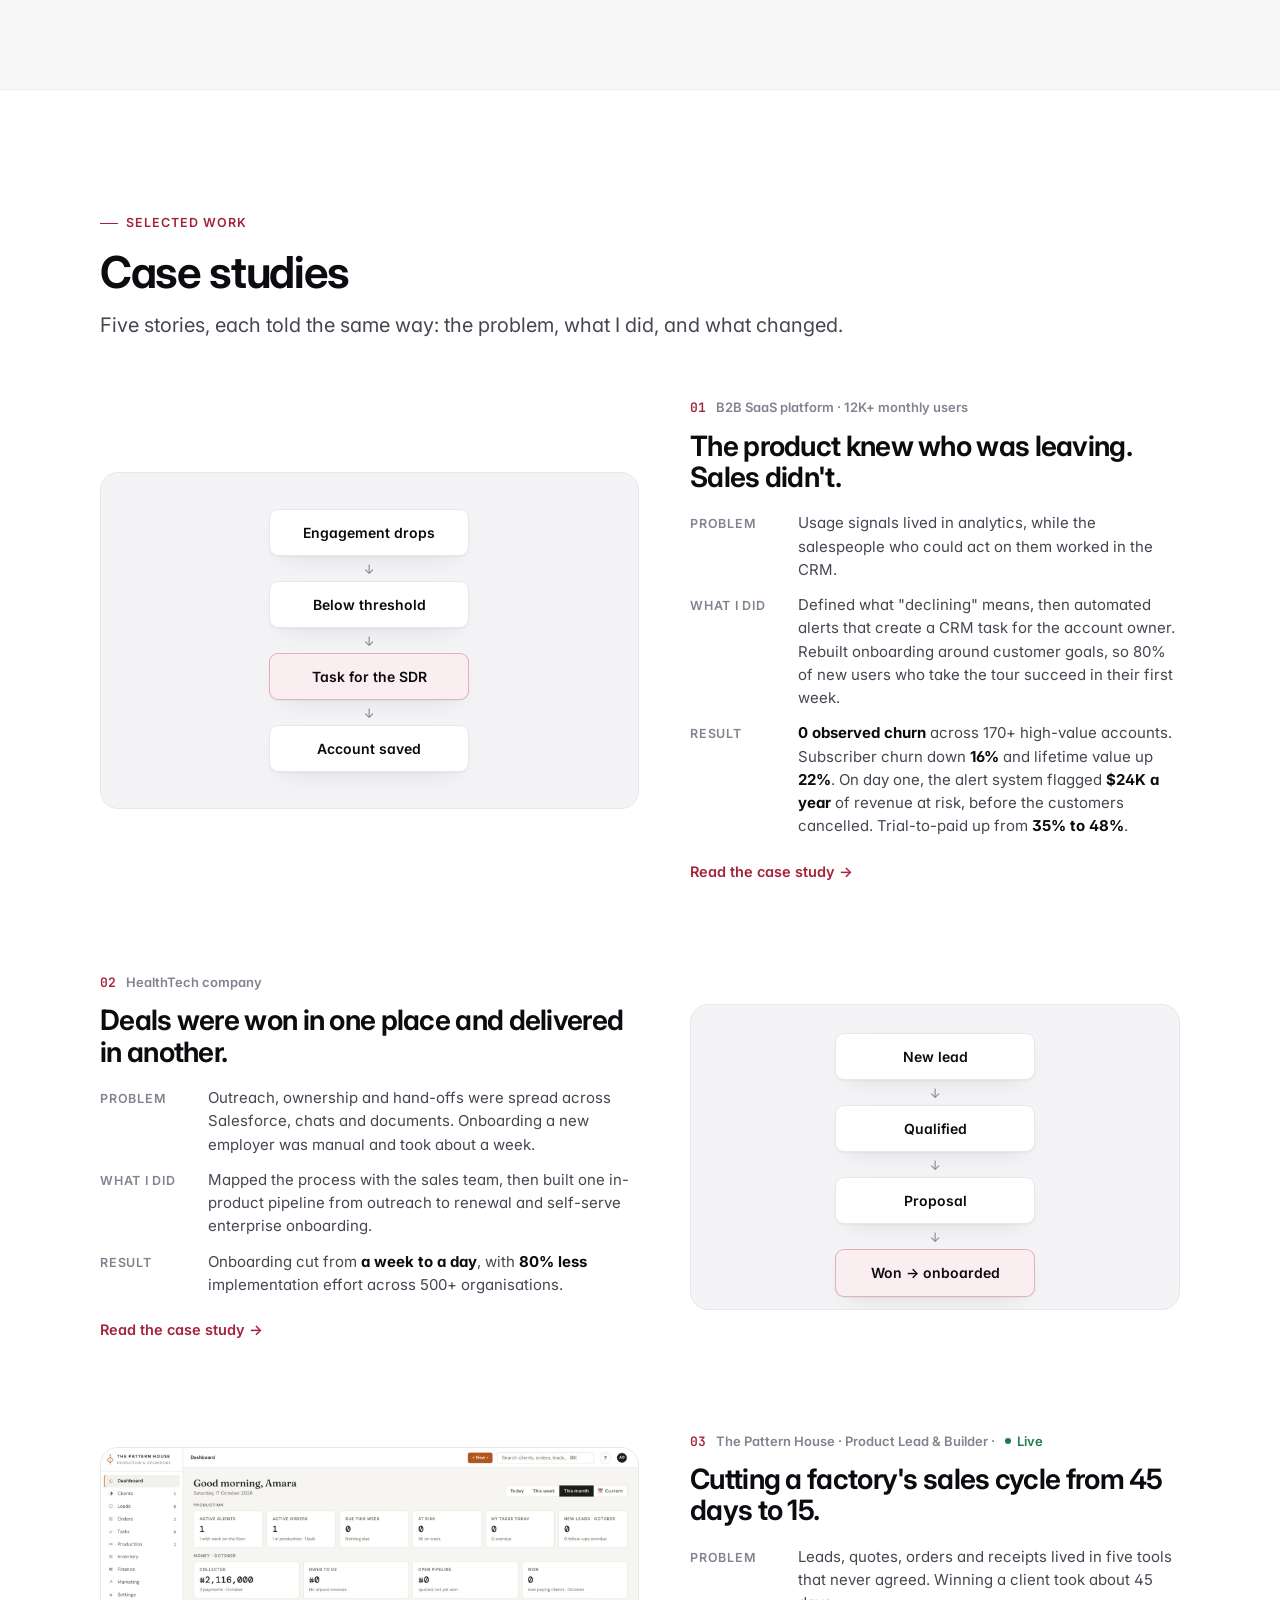
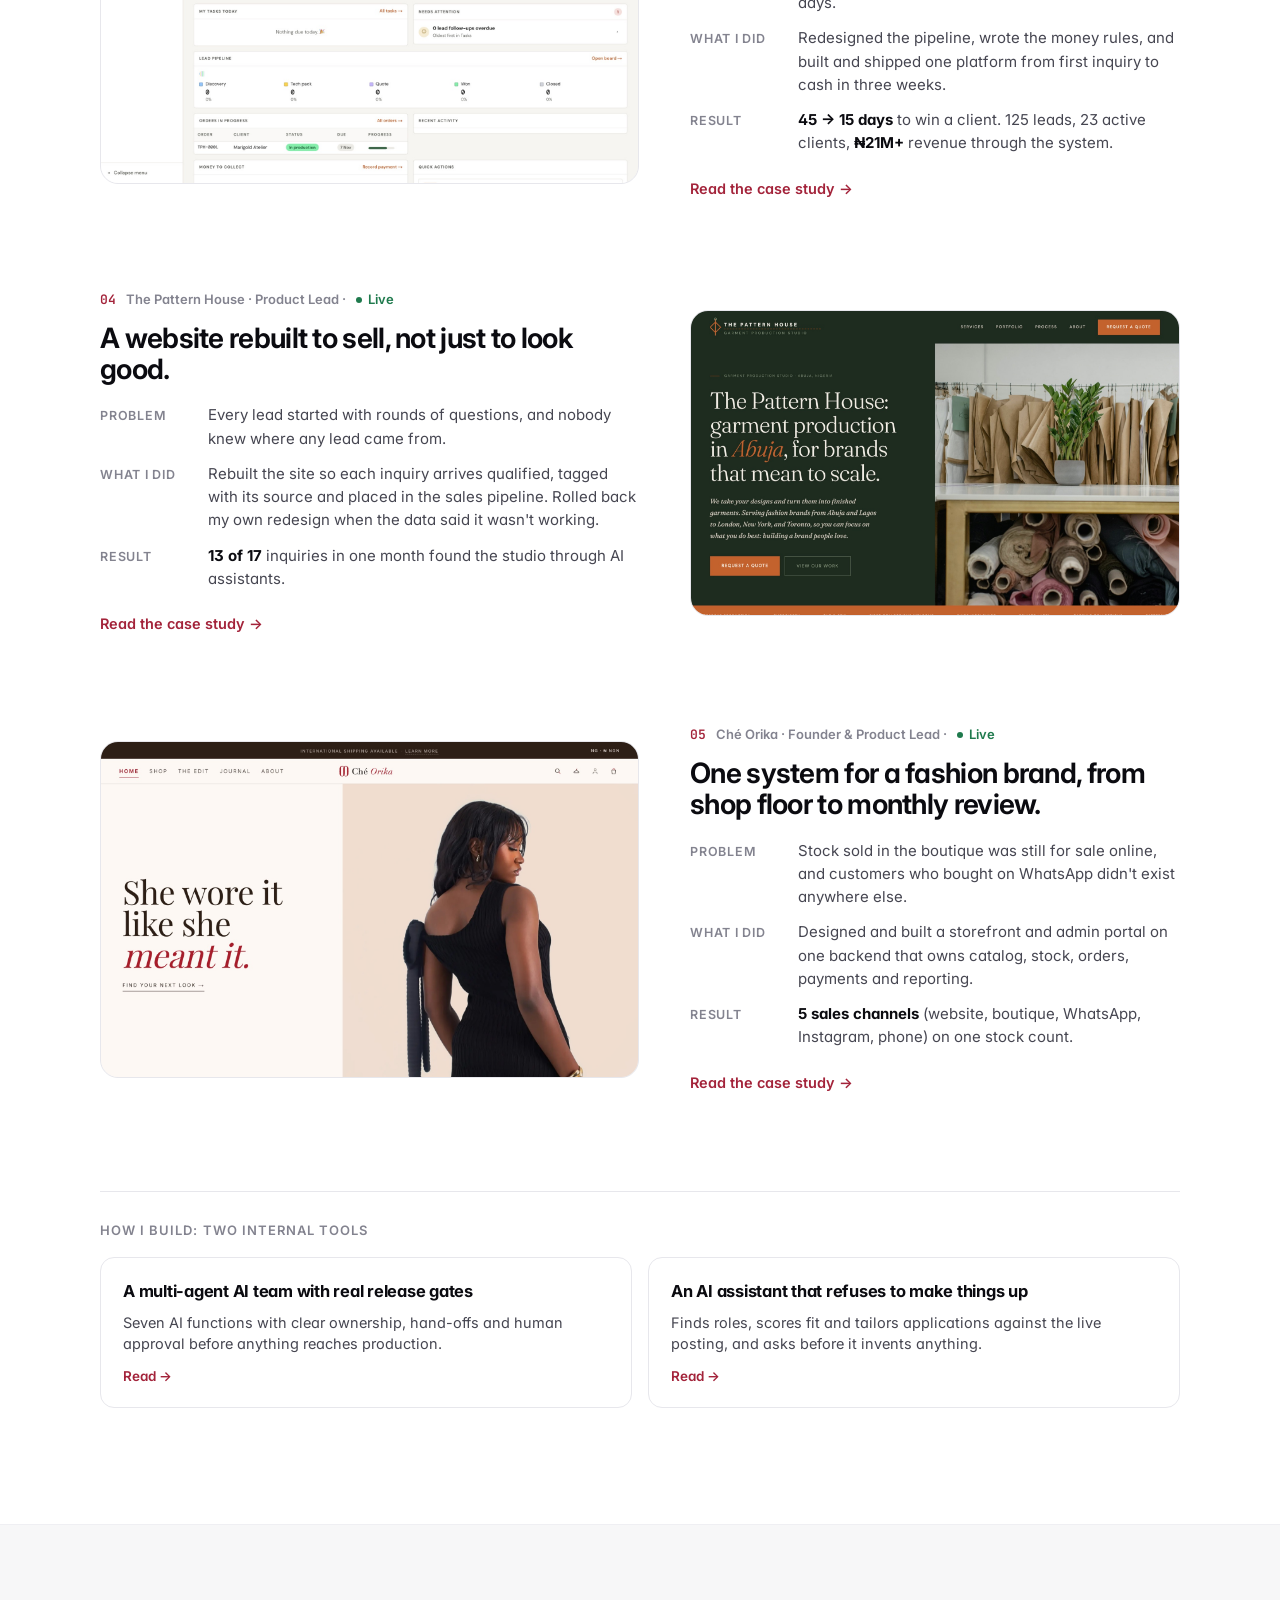
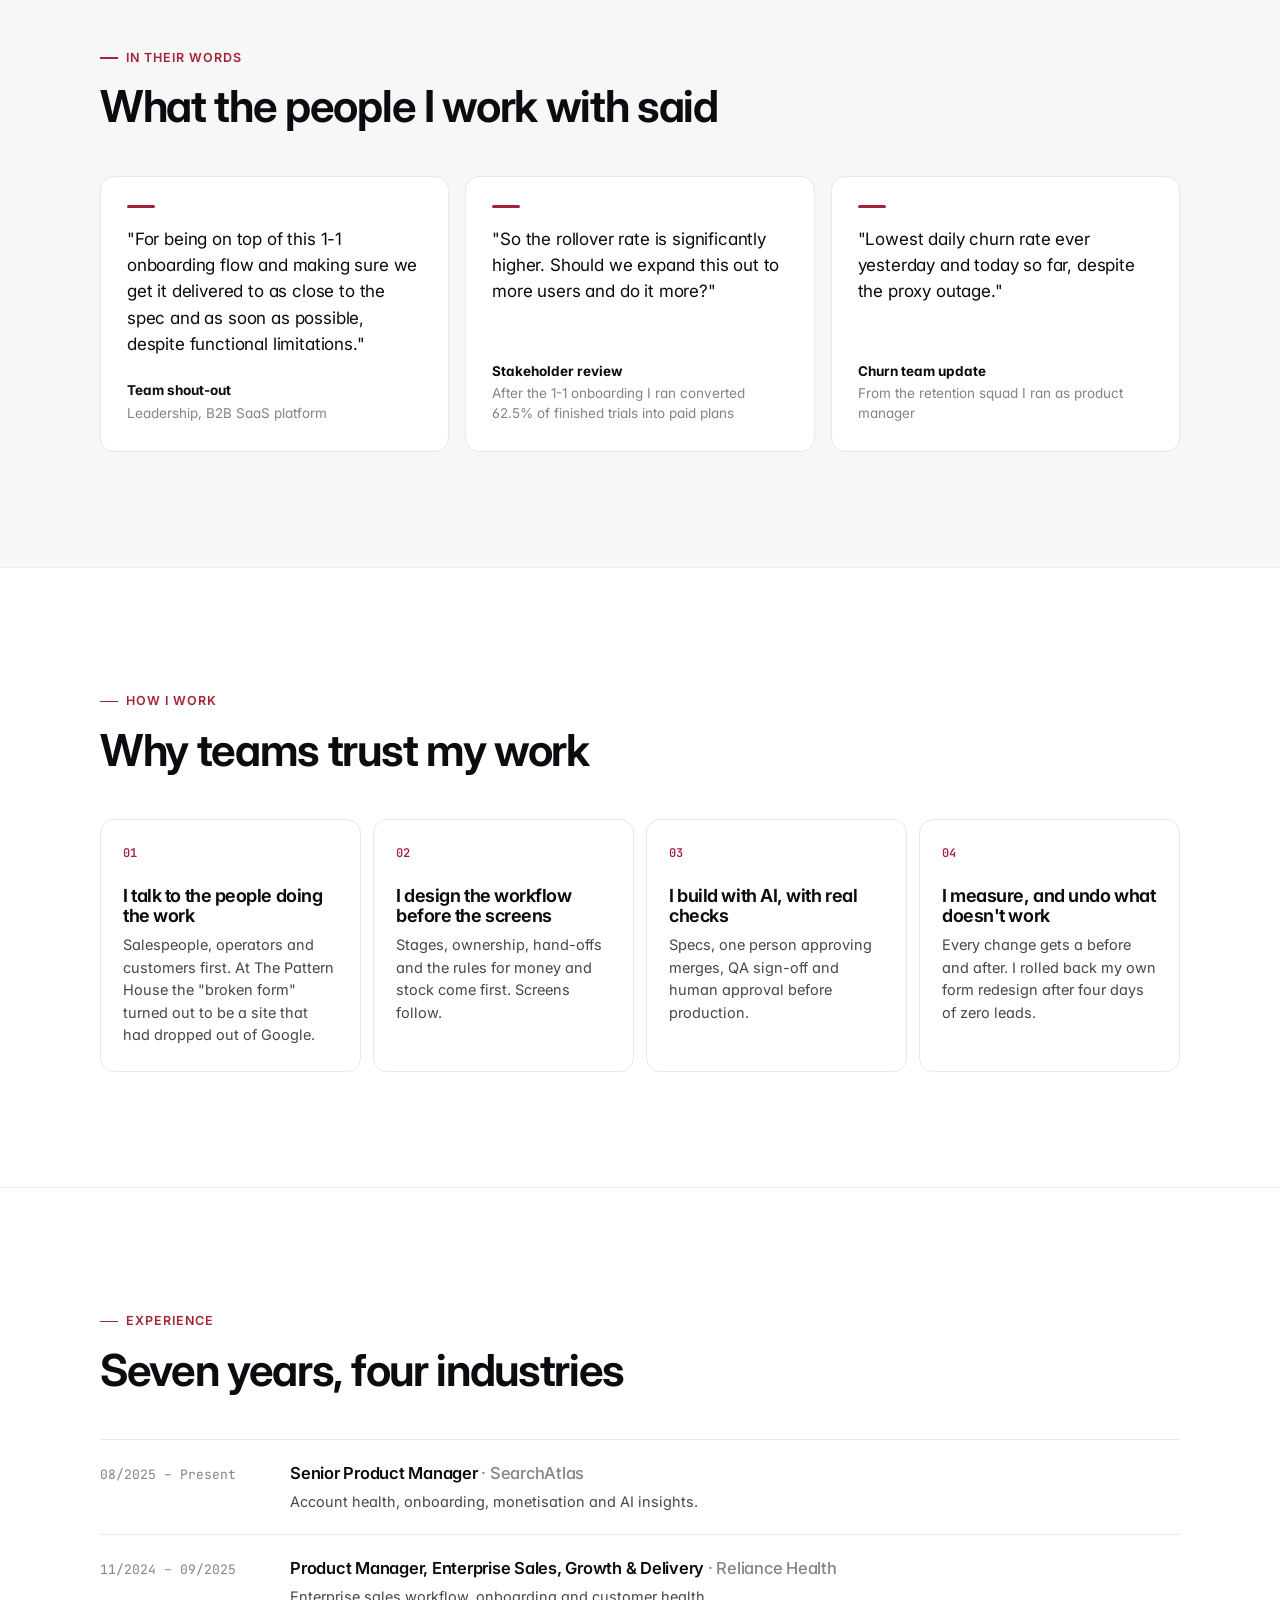
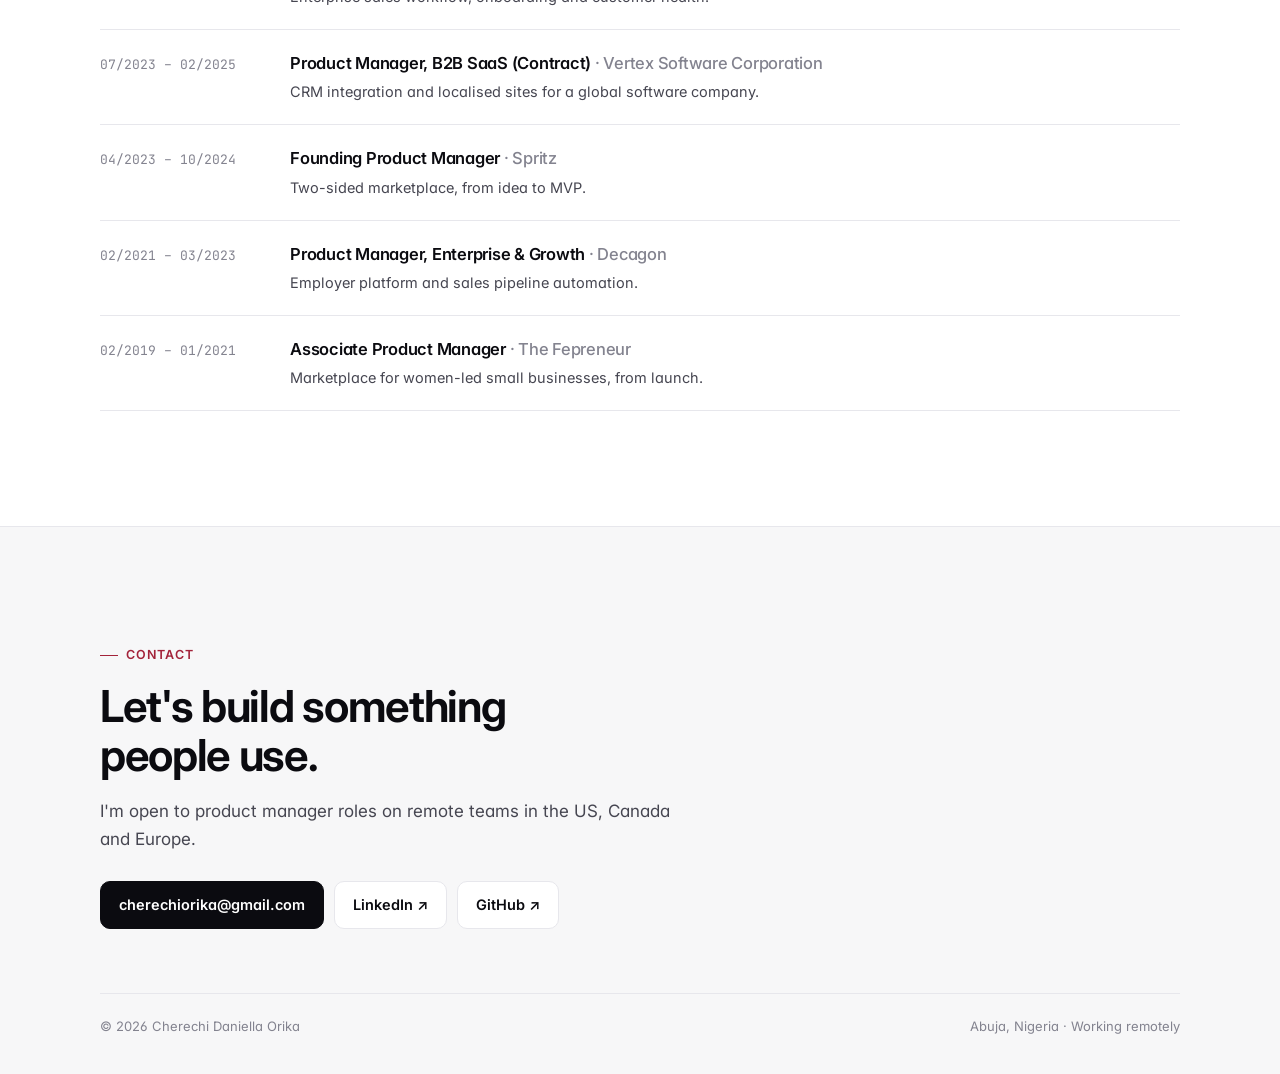
==== commit 9700debf: "Portfolio refresh: broad PM positioning, one light design, anonymised employer case studies, quotes " ====
--- a/index.html
+++ b/index.html
@@ -3,183 +3,261 @@
 <head>
 <meta charset="utf-8">
 <meta name="viewport" content="width=device-width, initial-scale=1">
-<title>Cherechi Orika — Product Portfolio</title>
-<meta name="description" content="Senior Product Manager and AI-native product builder. Enterprise SaaS, B2B platforms, marketplace products.">
+<title>Cherechi Orika · Product Manager</title>
+<meta name="description" content="Product manager with seven years across B2B SaaS, HealthTech, marketplaces and commerce. From zero-to-one MVPs to enterprise platforms, and products I build end to end with AI.">
+<link rel="preconnect" href="https://fonts.googleapis.com"><link rel="preconnect" href="https://fonts.gstatic.com" crossorigin>
+<link rel="stylesheet" href="https://fonts.googleapis.com/css2?family=Inter:wght@400;500;600;700&family=JetBrains+Mono:wght@500;600&display=swap">
 <link rel="stylesheet" href="assets/site.css">
 </head>
 <body>
 
-<nav>
+<header class="nav">
   <div class="nav-in">
-    <a class="brand" href="index.html">Cherechi <b>Orika</b></a>
-    <div class="nav-links">
-      <a class="hide-sm" href="#about">About</a>
-      <a class="hide-sm" href="#approach">Approach</a>
-      <div class="menu">
-        <button aria-haspopup="true">Case Studies ▾</button>
-        <div class="menu-panel">
-          <a href="work/ai-operating-system.html">AI Operating System<small>Product Lead</small></a>
-          <a href="work/job-hunt-cockpit.html">AI Job Hunt Cockpit<small>Product Owner</small></a>
-          <a href="work/the-pattern-house.html">The Pattern House<small>Product Lead &amp; Builder</small></a>
-          <a href="work/tph-operations-platform.html">TPH Operations Platform<small>Product Lead</small></a>
-          <a href="work/che-orika.html">Ché Orika<small>Founder &amp; Product Lead</small></a>
-        </div>
-      </div>
-      <a class="hide-sm" href="#contact">Contact</a>
-      <button class="toggle" id="themeToggle" aria-label="Toggle theme" title="Toggle theme">◐</button>
-    </div>
+    <a class="brand" href="index.html"><span class="dot"></span>Cherechi Orika</a>
+    <nav class="nav-links">
+      <a href="#work">Case studies</a>
+      <a class="hide-sm" href="#approach">How I work</a>
+      <a class="hide-sm" href="#experience">Experience</a>
+      <a class="cta" href="#contact">Get in touch</a>
+    </nav>
   </div>
-</nav>
-
-<div class="wrap">
-
-  <header class="hero">
-    <div class="eyebrow">Product Portfolio</div>
-    <h1 class="name">Cherechi Orika</h1>
-    <div class="role-line">Senior Product Manager</div>
-    <div class="disciplines">Enterprise SaaS · B2B Platforms · Marketplace Products · AI-Native Product Builder</div>
-    <p class="hero-intro">I combine product thinking with AI-native execution to validate ideas fast and ship real software. Five plus years across HealthTech, TalentTech, and SaaS, and a growing shelf of products I have built end to end.</p>
-    <div class="contacts">
-      <a href="mailto:orikacherechi@gmail.com">
-        <svg viewBox="0 0 24 24"><path d="M2 5.5A1.5 1.5 0 0 1 3.5 4h17A1.5 1.5 0 0 1 22 5.5v13A1.5 1.5 0 0 1 20.5 20h-17A1.5 1.5 0 0 1 2 18.5v-13Zm2.2.5 7.8 5.6L19.8 6H4.2ZM20 7.7l-7.4 5.3a1 1 0 0 1-1.2 0L4 7.7V18h16V7.7Z"/></svg>
-        orikacherechi@gmail.com</a>
-      <a href="https://linkedin.com/in/cherechi-orika" target="_blank" rel="noopener">
-        <svg viewBox="0 0 24 24"><path d="M4.98 3.5A2.5 2.5 0 1 0 5 8.5a2.5 2.5 0 0 0-.02-5ZM3 9h4v12H3V9Zm6 0h3.8v1.7h.05c.53-1 1.83-2.05 3.77-2.05C20.4 8.65 22 10.6 22 14v7h-4v-6.2c0-1.48-.03-3.38-2.06-3.38-2.06 0-2.37 1.6-2.37 3.27V21H9V9Z"/></svg>
-        linkedin.com/in/cherechi-orika</a>
-      <a href="https://github.com/orika-cherechi" target="_blank" rel="noopener">
-        <svg viewBox="0 0 24 24"><path d="M12 2a10 10 0 0 0-3.16 19.49c.5.09.68-.22.68-.48v-1.7c-2.78.6-3.37-1.34-3.37-1.34-.45-1.16-1.11-1.47-1.11-1.47-.91-.62.07-.6.07-.6 1 .07 1.53 1.03 1.53 1.03.9 1.53 2.36 1.09 2.94.83.09-.65.35-1.09.63-1.34-2.22-.25-4.55-1.11-4.55-4.94 0-1.09.39-1.98 1.03-2.68-.1-.25-.45-1.27.1-2.64 0 0 .84-.27 2.75 1.02a9.6 9.6 0 0 1 5 0c1.91-1.29 2.75-1.02 2.75-1.02.55 1.37.2 2.39.1 2.64.64.7 1.03 1.59 1.03 2.68 0 3.84-2.34 4.68-4.57 4.93.36.31.68.92.68 1.85v2.74c0 .27.18.58.69.48A10 10 0 0 0 12 2Z"/></svg>
-        github.com/orika-cherechi</a>
-    </div>
-  </header>
-
-  <!-- ABOUT -->
-  <section id="about" class="about">
-    <div class="sec-label"><span class="sec-num">01</span><h2>About</h2></div>
-    <p>I am a Product Manager with five plus years of experience building enterprise SaaS, B2B platforms, marketplace products, and AI-enabled software across HealthTech, TalentTech, and SaaS.</p>
-    <p>Outside of my full-time roles, I build products myself using AI. Rather than using AI only for writing or brainstorming, I use it throughout the entire product lifecycle, from customer discovery and PRDs to engineering, debugging, deployment, analytics, and workflow automation. This portfolio showcases selected products I have built, and shows how I combine product thinking with AI-native execution to rapidly validate ideas and ship software.</p>
-  </section>
-
-  <!-- APPROACH -->
-  <section id="approach">
-    <div class="sec-label"><span class="sec-num">02</span><h2>How I build with AI</h2></div>
-    <p class="sec-sub">AI is embedded across my product development workflow, not bolted on at the end. Here is where it works, phase by phase, and the tools I reach for.</p>
-    <div class="phases">
-      <div class="phase">
-        <h3>Product Discovery</h3>
-        <ul><li>Customer interviews</li><li>Competitor research</li><li>Jobs-to-be-Done</li><li>Opportunity mapping</li><li>Product strategy</li><li>Feature ideation</li></ul>
-        <div class="tools"><span class="tk">Tools</span><span class="tl">ChatGPT</span><span class="tl">Claude</span></div>
-      </div>
-      <div class="phase">
-        <h3>Product Planning</h3>
-        <ul><li>PRDs</li><li>User stories</li><li>Acceptance criteria</li><li>Roadmaps</li><li>Prioritization</li><li>Release planning</li></ul>
-        <div class="tools"><span class="tk">Tools</span><span class="tl">Claude</span><span class="tl">ChatGPT</span><span class="tl">Notion AI</span></div>
-      </div>
-      <div class="phase">
-        <h3>UX &amp; Product Design</h3>
-        <ul><li>User flows</li><li>Information architecture</li><li>UX reviews</li><li>Design critiques</li><li>Wireframes</li></ul>
-        <div class="tools"><span class="tk">Tools</span><span class="tl">Figma</span><span class="tl">Claude</span><span class="tl">ChatGPT</span></div>
-      </div>
-      <div class="phase">
-        <h3>Engineering</h3>
-        <div class="p-desc">AI as my engineering partner to build production-ready software.</div>
-        <ul><li>System architecture</li><li>Database modelling</li><li>Feature implementation</li><li>Debugging</li><li>Refactoring</li><li>Code reviews</li><li>Testing</li></ul>
-        <div class="tools"><span class="tk">Tools</span><span class="tl">Claude Code</span><span class="tl">Cursor</span><span class="tl">ChatGPT</span><span class="tl">GitHub</span></div>
-      </div>
-      <div class="phase">
-        <h3>Launch</h3>
-        <ul><li>Analytics</li><li>CRM integration</li><li>Event tracking</li><li>Email automation</li><li>Product rollouts</li></ul>
-        <div class="tools"><span class="tk">Tools</span><span class="tl">HubSpot</span><span class="tl">GA4</span><span class="tl">GTM</span><span class="tl">Resend</span><span class="tl">Zoho</span></div>
-      </div>
-      <div class="phase">
-        <h3>Continuous Improvement</h3>
-        <div class="p-desc">After launch, analytics and AI to keep learning.</div>
-        <ul><li>Analyse behaviour</li><li>Identify bottlenecks</li><li>Prioritize features</li><li>Generate experiments</li><li>Improve adoption</li></ul>
-        <div class="tools"><span class="tk">Tools</span><span class="tl">GA4</span><span class="tl">HubSpot</span><span class="tl">Claude</span></div>
-      </div>
-    </div>
-  </section>
-
-  <!-- WORK -->
-  <section id="work">
-    <div class="sec-label"><span class="sec-num">03</span><h2>Selected work</h2></div>
-    <p class="sec-sub">Five products, built with AI as a partner across discovery, design, engineering, and launch. Click any project to read the full case study, with the architecture, product decisions, and screenshots behind it.</p>
-
-    <div class="group-label">AI Projects</div>
-    <div class="work-grid">
-      <a class="work-card" href="work/ai-operating-system.html">
-        <div class="wc-img"><img src="assets/img/aos-board.jpg" alt="AI Operating System sprint board" loading="lazy"></div>
-        <div class="wc-body">
-          <div class="wc-top"><span class="wc-role">Product Lead</span><span class="badge internal">Internal</span></div>
-          <h3>AI Operating System</h3>
-          <p>AI as the operating system behind my businesses: a specialized agent for every function, connected by governed hand-offs and release gates.</p>
-          <div class="wc-foot"><span class="wc-cta">Read case study →</span><span class="wc-stack">Claude Code · Cursor · GitHub</span></div>
-        </div>
-      </a>
-      <a class="work-card" href="work/job-hunt-cockpit.html">
-        <div class="wc-img"><img src="assets/img/jh-dashboard.jpg" alt="AI Job Hunt Cockpit dashboard" loading="lazy"></div>
-        <div class="wc-body">
-          <div class="wc-top"><span class="wc-role">Product Owner</span><span class="badge internal">Local-first</span></div>
-          <h3>AI Job Hunt Cockpit</h3>
-          <p>A local-first assistant that discovers remote PM roles, scores fit, tailors resumes and cover letters, exports PDFs, and tracks everything.</p>
-          <div class="wc-foot"><span class="wc-cta">Read case study →</span><span class="wc-stack">Next.js · Playwright · Claude Code</span></div>
-        </div>
-      </a>
-    </div>
-
-    <div class="group-label">Live Products</div>
-    <div class="work-grid">
-      <a class="work-card" href="work/the-pattern-house.html">
-        <div class="wc-img"><img src="assets/img/ph-hero.jpg" alt="The Pattern House homepage" loading="lazy"></div>
-        <div class="wc-body">
-          <div class="wc-top"><span class="wc-role">Product Lead &amp; Builder</span><span class="badge live">● Live</span></div>
-          <h3>The Pattern House</h3>
-          <p>A garment studio's website rebuilt as a sales product: every inquiry lands qualified and attributed, and a funnel review taught me to measure every change.</p>
-          <div class="wc-foot"><span class="wc-cta">Read case study →</span><span class="wc-stack">Astro · Cloudflare · HubSpot</span></div>
-        </div>
-      </a>
-      <a class="work-card" href="work/tph-operations-platform.html">
-        <div class="wc-img"><img src="assets/img/ops-overview.jpg" alt="TPH Operations Platform overview" loading="lazy"></div>
-        <div class="wc-body">
-          <div class="wc-top"><span class="wc-role">Product Lead</span><span class="badge live">● Live</span></div>
-          <h3>TPH Operations Platform</h3>
-          <p>The factory's operating system, from first inquiry to quote, invoice, production, quality, stock, and the monthly close. Empty repo to production in three weeks.</p>
-          <div class="wc-foot"><span class="wc-cta">Read case study →</span><span class="wc-stack">Next.js · Neon · Prisma</span></div>
-        </div>
-      </a>
-      <a class="work-card" href="work/che-orika.html">
-        <div class="wc-img"><img src="assets/img/co-hero.jpg" alt="Ché Orika storefront" loading="lazy"></div>
-        <div class="wc-body">
-          <div class="wc-top"><span class="wc-role">Founder &amp; Product Lead</span><span class="badge live">● Live</span></div>
-          <h3>Ché Orika</h3>
-          <p>A multi-tenant fashion commerce platform, live and selling across five channels, with one governed backend for catalog, stock, checkout, orders, and the storefront CMS.</p>
-          <div class="wc-foot"><span class="wc-cta">Read case study →</span><span class="wc-stack">Next.js · Neon · Prisma</span></div>
-        </div>
-      </a>
-    </div>
-  </section>
-
-  <!-- NEXT -->
-  <section id="next" class="next">
-    <div class="sec-label"><span class="sec-num">04</span><h2>What's next</h2></div>
-    <p class="sec-sub" style="max-width:64ch;font-size:clamp(16px,2vw,18px);color:var(--ink-soft)">Over the coming months I plan to expand these case studies with more architecture diagrams, product artefacts, metrics, and the decisions behind each build, as these products continue to evolve.</p>
-  </section>
-
-</div>
-
-<footer id="contact">
+</header>
+
+<main>
+
+  <!-- 1. WHO: what kind of PM -->
+  <section class="wrap h-hero">
+    <div class="h-hero-text">
+      <span class="eyebrow">Product Manager</span>
+      <h1 class="h-xl">I take products from a messy problem to something people use.</h1>
+      <p class="lead">Seven years across B2B SaaS, HealthTech, marketplaces and commerce: from zero-to-one MVPs to enterprise platforms used by 500+ organisations. I work out what is really broken, design the workflow, ship it with the team, and measure what changed. When it's the fastest way to prove an idea, I build it myself with AI.</p>
+      <div class="btns">
+        <a class="btn primary" href="#work">See the work <svg viewBox="0 0 24 24" fill="none" stroke="currentColor" stroke-width="2"><path d="M5 12h14M13 6l6 6-6 6"/></svg></a>
+        <a class="btn" href="mailto:cherechiorika@gmail.com">Email me</a>
+        <a class="btn" href="https://www.linkedin.com/in/cherechi-orika/" target="_blank" rel="noopener">LinkedIn</a>
+      </div>
+    </div>
+    <aside class="h-card" aria-label="At a glance">
+      <div class="h-card-row"><span>Now</span><b>Senior Product Manager, SearchAtlas</b></div>
+      <div class="h-card-row"><span>Focus</span><b>B2B SaaS, internal tools, marketplaces, AI products</b></div>
+      <div class="h-card-row"><span>Experience</span><b>7 years · B2B SaaS, HealthTech, marketplaces, commerce</b></div>
+      <div class="h-card-row"><span>Builds</span><b>3 live products shipped end to end with AI</b></div>
+      <div class="h-card-row"><span>Based</span><b>Abuja, Nigeria · remote, overlaps US and EU hours</b></div>
+    </aside>
+  </section>
+
+  <section class="wrap h-logos" aria-label="Companies">
+    <span>Where I've done this</span>
+    <ul><li>SearchAtlas</li><li>Reliance Health</li><li>Vertex Software</li><li>Decagon</li><li>Spritz</li><li>The Pattern House</li></ul>
+  </section>
+
+  <!-- 2. RANGE: what I bring, each with its proof -->
+  <section class="section h-fix">
+    <div class="wrap">
+      <span class="eyebrow">What I bring</span>
+      <h2 class="h-lg" style="margin-top:14px">Range, with results at every stage</h2>
+      <div class="fix-grid four">
+        <div class="fix reveal">
+          <span class="fix-n">01</span>
+          <h3>Zero to one</h3>
+          <p>Taking an idea to a first product people actually use.</p>
+          <div class="proof"><b>0 → 782</b><span>users in under six months on a new marketplace</span></div>
+          <div class="proof"><b>~60%</b><span>retention on a two-sided marketplace MVP</span></div>
+        </div>
+        <div class="fix reveal">
+          <span class="fix-n">02</span>
+          <h3>Enterprise platforms</h3>
+          <p>Products that many organisations depend on, at scale.</p>
+          <div class="proof"><b>1 week → 1 day</b><span>enterprise onboarding for 500+ organisations</span></div>
+          <div class="proof"><b>60%</b><span>less funnel drop-off from a CRM integration</span></div>
+        </div>
+        <div class="fix reveal">
+          <span class="fix-n">03</span>
+          <h3>Growth and retention</h3>
+          <p>Getting more customers to stay, use and pay.</p>
+          <div class="proof"><b>35% → 48%</b><span>trial-to-paid conversion on a B2B SaaS product</span></div>
+          <div class="proof"><b>0 churn</b><span>observed across 170+ high-value accounts</span></div>
+        </div>
+        <div class="fix reveal">
+          <span class="fix-n">04</span>
+          <h3>Building with AI</h3>
+          <p>Designing and shipping real products end to end myself.</p>
+          <div class="proof"><b>3 live products</b><span>including a factory platform shipped in three weeks</span></div>
+          <div class="proof"><b>45 → 15 days</b><span>to win a client after it launched</span></div>
+        </div>
+      </div>
+    </div>
+  </section>
+
+  <!-- 3. PROOF: case studies, one story per row -->
+  <section class="section" id="work">
+    <div class="wrap">
+      <span class="eyebrow">Selected work</span>
+      <h2 class="h-lg" style="margin-top:14px">Case studies</h2>
+      <p class="lead" style="margin-top:12px">Five stories, each told the same way: the problem, what I did, and what changed.</p>
+
+      <div class="cs-list">
+
+        <article class="cs-row reveal">
+          <a class="cs-visual diagram" href="work/b2b-saas-platform.html" aria-hidden="true" tabindex="-1">
+            <div class="mini-flow"><span>Engagement drops</span><i>→</i><span>Below threshold</span><i>→</i><span class="hot">Task for the SDR</span><i>→</i><span>Account saved</span></div>
+          </a>
+          <div class="cs-text">
+            <div class="cs-meta"><span class="cs-num">01</span>B2B SaaS platform · 12K+ monthly users</div>
+            <h3><a href="work/b2b-saas-platform.html">The product knew who was leaving. Sales didn't.</a></h3>
+            <dl class="cs-pwr">
+              <div><dt>Problem</dt><dd>Usage signals lived in analytics, while the salespeople who could act on them worked in the CRM.</dd></div>
+              <div><dt>What I did</dt><dd>Defined what "declining" means, then automated alerts that create a CRM task for the account owner. Rebuilt onboarding around customer goals, so 80% of new users who take the tour succeed in their first week.</dd></div>
+              <div><dt>Result</dt><dd><b>0 observed churn</b> across 170+ high-value accounts. Subscriber churn down <b>16%</b> and lifetime value up <b>22%</b>. On day one, the alert system flagged <b>$24K a year</b> of revenue at risk, before the customers cancelled. Trial-to-paid up from <b>35% to 48%</b>.</dd></div>
+            </dl>
+            <a class="cs-go" href="work/b2b-saas-platform.html">Read the case study →</a>
+          </div>
+        </article>
+
+        <article class="cs-row flip reveal">
+          <a class="cs-visual diagram" href="work/healthtech-enterprise.html" aria-hidden="true" tabindex="-1">
+            <div class="mini-flow"><span>New lead</span><i>→</i><span>Qualified</span><i>→</i><span>Proposal</span><i>→</i><span class="hot">Won → onboarded</span></div>
+          </a>
+          <div class="cs-text">
+            <div class="cs-meta"><span class="cs-num">02</span>HealthTech company</div>
+            <h3><a href="work/healthtech-enterprise.html">Deals were won in one place and delivered in another.</a></h3>
+            <dl class="cs-pwr">
+              <div><dt>Problem</dt><dd>Outreach, ownership and hand-offs were spread across Salesforce, chats and documents. Onboarding a new employer was manual and took about a week.</dd></div>
+              <div><dt>What I did</dt><dd>Mapped the process with the sales team, then built one in-product pipeline from outreach to renewal and self-serve enterprise onboarding.</dd></div>
+              <div><dt>Result</dt><dd>Onboarding cut from <b>a week to a day</b>, with <b>80% less</b> implementation effort across 500+ organisations.</dd></div>
+            </dl>
+            <a class="cs-go" href="work/healthtech-enterprise.html">Read the case study →</a>
+          </div>
+        </article>
+
+        <article class="cs-row reveal">
+          <a class="cs-visual" href="work/tph-operations-platform.html" aria-hidden="true" tabindex="-1"><img src="assets/img/ops-overview.jpg" alt="" loading="lazy"></a>
+          <div class="cs-text">
+            <div class="cs-meta"><span class="cs-num">03</span>The Pattern House · Product Lead &amp; Builder · <span class="live-dot">Live</span></div>
+            <h3><a href="work/tph-operations-platform.html">Cutting a factory's sales cycle from 45 days to 15.</a></h3>
+            <dl class="cs-pwr">
+              <div><dt>Problem</dt><dd>Leads, quotes, orders and receipts lived in five tools that never agreed. Winning a client took about 45 days.</dd></div>
+              <div><dt>What I did</dt><dd>Redesigned the pipeline, wrote the money rules, and built and shipped one platform from first inquiry to cash in three weeks.</dd></div>
+              <div><dt>Result</dt><dd><b>45 → 15 days</b> to win a client. 125 leads, 23 active clients, <b>₦21M+</b> revenue through the system.</dd></div>
+            </dl>
+            <a class="cs-go" href="work/tph-operations-platform.html">Read the case study →</a>
+          </div>
+        </article>
+
+        <article class="cs-row flip reveal">
+          <a class="cs-visual" href="work/the-pattern-house.html" aria-hidden="true" tabindex="-1"><img src="assets/img/ph-hero.jpg" alt="" loading="lazy"></a>
+          <div class="cs-text">
+            <div class="cs-meta"><span class="cs-num">04</span>The Pattern House · Product Lead · <span class="live-dot">Live</span></div>
+            <h3><a href="work/the-pattern-house.html">A website rebuilt to sell, not just to look good.</a></h3>
+            <dl class="cs-pwr">
+              <div><dt>Problem</dt><dd>Every lead started with rounds of questions, and nobody knew where any lead came from.</dd></div>
+              <div><dt>What I did</dt><dd>Rebuilt the site so each inquiry arrives qualified, tagged with its source and placed in the sales pipeline. Rolled back my own redesign when the data said it wasn't working.</dd></div>
+              <div><dt>Result</dt><dd><b>13 of 17</b> inquiries in one month found the studio through AI assistants.</dd></div>
+            </dl>
+            <a class="cs-go" href="work/the-pattern-house.html">Read the case study →</a>
+          </div>
+        </article>
+
+        <article class="cs-row reveal">
+          <a class="cs-visual" href="work/che-orika.html" aria-hidden="true" tabindex="-1"><img src="assets/img/co-hero.jpg" alt="" loading="lazy"></a>
+          <div class="cs-text">
+            <div class="cs-meta"><span class="cs-num">05</span>Ché Orika · Founder &amp; Product Lead · <span class="live-dot">Live</span></div>
+            <h3><a href="work/che-orika.html">One system for a fashion brand, from shop floor to monthly review.</a></h3>
+            <dl class="cs-pwr">
+              <div><dt>Problem</dt><dd>Stock sold in the boutique was still for sale online, and customers who bought on WhatsApp didn't exist anywhere else.</dd></div>
+              <div><dt>What I did</dt><dd>Designed and built a storefront and admin portal on one backend that owns catalog, stock, orders, payments and reporting.</dd></div>
+              <div><dt>Result</dt><dd><b>5 sales channels</b> (website, boutique, WhatsApp, Instagram, phone) on one stock count.</dd></div>
+            </dl>
+            <a class="cs-go" href="work/che-orika.html">Read the case study →</a>
+          </div>
+        </article>
+
+      </div>
+
+      <div class="also">
+        <div class="also-head">How I build: two internal tools</div>
+        <div class="also-grid">
+          <a class="also-card" href="work/ai-operating-system.html">
+            <b>A multi-agent AI team with real release gates</b>
+            <span>Seven AI functions with clear ownership, hand-offs and human approval before anything reaches production.</span>
+            <em>Read →</em>
+          </a>
+          <a class="also-card" href="work/job-hunt-cockpit.html">
+            <b>An AI assistant that refuses to make things up</b>
+            <span>Finds roles, scores fit and tailors applications against the live posting, and asks before it invents anything.</span>
+            <em>Read →</em>
+          </a>
+        </div>
+      </div>
+    </div>
+  </section>
+
+  <!-- 3b. WHAT PEOPLE SAID -->
+  <section class="section h-quotes">
+    <div class="wrap">
+      <span class="eyebrow">In their words</span>
+      <h2 class="h-lg" style="margin-top:14px">What the people I work with said</h2>
+      <div class="q-grid">
+        <figure class="q reveal">
+          <blockquote>"For being on top of this 1-1 onboarding flow and making sure we get it delivered to as close to the spec and as soon as possible, despite functional limitations."</blockquote>
+          <figcaption><b>Team shout-out</b><span>Leadership, B2B SaaS platform</span></figcaption>
+        </figure>
+        <figure class="q reveal">
+          <blockquote>"So the rollover rate is significantly higher. Should we expand this out to more users and do it more?"</blockquote>
+          <figcaption><b>Stakeholder review</b><span>After the 1-1 onboarding I ran converted 62.5% of finished trials into paid plans</span></figcaption>
+        </figure>
+        <figure class="q reveal">
+          <blockquote>"Lowest daily churn rate ever yesterday and today so far, despite the proxy outage."</blockquote>
+          <figcaption><b>Churn team update</b><span>From the retention squad I ran as product manager</span></figcaption>
+        </figure>
+      </div>
+    </div>
+  </section>
+
+  <!-- 4. TRUST: how I work -->
+  <section class="section" id="approach">
+    <div class="wrap">
+      <span class="eyebrow">How I work</span>
+      <h2 class="h-lg" style="margin-top:14px">Why teams trust my work</h2>
+      <div class="steps" style="margin-top:clamp(28px,4vw,44px)">
+        <div class="step reveal"><h3>I talk to the people doing the work</h3><p>Salespeople, operators and customers first. At The Pattern House the "broken form" turned out to be a site that had dropped out of Google.</p></div>
+        <div class="step reveal"><h3>I design the workflow before the screens</h3><p>Stages, ownership, hand-offs and the rules for money and stock come first. Screens follow.</p></div>
+        <div class="step reveal"><h3>I build with AI, with real checks</h3><p>Specs, one person approving merges, QA sign-off and human approval before production.</p></div>
+        <div class="step reveal"><h3>I measure, and undo what doesn't work</h3><p>Every change gets a before and after. I rolled back my own form redesign after four days of zero leads.</p></div>
+      </div>
+    </div>
+  </section>
+
+  <section class="section" id="experience">
+    <div class="wrap">
+      <span class="eyebrow">Experience</span>
+      <h2 class="h-lg" style="margin:14px 0 clamp(28px,4vw,44px)">Seven years, four industries</h2>
+      <div class="xp">
+        <div class="xp-row"><div class="xp-date">08/2025 – Present</div><div><div class="xp-role">Senior Product Manager <span>· SearchAtlas</span></div><div class="xp-note">Account health, onboarding, monetisation and AI insights.</div></div><span></span></div>
+        <div class="xp-row"><div class="xp-date">11/2024 – 09/2025</div><div><div class="xp-role">Product Manager, Enterprise Sales, Growth &amp; Delivery <span>· Reliance Health</span></div><div class="xp-note">Enterprise sales workflow, onboarding and customer health.</div></div><span></span></div>
+        <div class="xp-row"><div class="xp-date">07/2023 – 02/2025</div><div><div class="xp-role">Product Manager, B2B SaaS (Contract) <span>· Vertex Software Corporation</span></div><div class="xp-note">CRM integration and localised sites for a global software company.</div></div><span></span></div>
+        <div class="xp-row"><div class="xp-date">04/2023 – 10/2024</div><div><div class="xp-role">Founding Product Manager <span>· Spritz</span></div><div class="xp-note">Two-sided marketplace, from idea to MVP.</div></div><span></span></div>
+        <div class="xp-row"><div class="xp-date">02/2021 – 03/2023</div><div><div class="xp-role">Product Manager, Enterprise &amp; Growth <span>· Decagon</span></div><div class="xp-note">Employer platform and sales pipeline automation.</div></div><span></span></div>
+        <div class="xp-row"><div class="xp-date">02/2019 – 01/2021</div><div><div class="xp-role">Associate Product Manager <span>· The Fepreneur</span></div><div class="xp-note">Marketplace for women-led small businesses, from launch.</div></div><span></span></div>
+      </div>
+    </div>
+  </section>
+</main>
+
+<footer class="footer" id="contact">
   <div class="wrap">
-    <p class="foot-name">Let's build something.</p>
-    <p class="foot-sub">Open to Senior Product Manager roles and interesting problems.</p>
-    <div class="foot-links">
-      <a href="mailto:orikacherechi@gmail.com">orikacherechi@gmail.com</a>
-      <a href="https://linkedin.com/in/cherechi-orika" target="_blank" rel="noopener">LinkedIn ↗</a>
-      <a href="https://github.com/orika-cherechi" target="_blank" rel="noopener">GitHub ↗</a>
-    </div>
-    <div class="foot-fine">© 2026 Cherechi Orika · Product Portfolio</div>
+    <span class="eyebrow">Contact</span>
+    <h2 class="h-lg" style="margin:16px 0 14px">Let's build something people use.</h2>
+    <p>I'm open to product manager roles on remote teams in the US, Canada and Europe.</p>
+    <div class="btns" style="margin-top:28px">
+      <a class="btn primary" href="mailto:cherechiorika@gmail.com">cherechiorika@gmail.com</a>
+      <a class="btn" href="https://www.linkedin.com/in/cherechi-orika/" target="_blank" rel="noopener">LinkedIn ↗</a>
+      <a class="btn" href="https://github.com/orika-cherechi" target="_blank" rel="noopener">GitHub ↗</a>
+    </div>
+    <div class="foot-fine"><span>© 2026 Cherechi Daniella Orika</span><span>Abuja, Nigeria · Working remotely</span></div>
   </div>
 </footer>
 
-<div id="lightbox"><button class="lb-close" aria-label="Close">✕</button><img alt=""><div class="lb-cap"></div></div>
 <script src="assets/site.js"></script>
 </body>
 </html>
--- a/assets/site.css
+++ b/assets/site.css
@@ -1,206 +1,576 @@
-/* ===== Cherechi Orika — Portfolio shared styles ===== */
+/* ===== Cherechi Orika · Portfolio ===== */
 :root{
-  /* Light — warmer sand ground so it doesn't read as flat white */
-  --paper:#E7DCC2; --paper-2:#DBCFB2; --card:#F3ECDA; --card-2:#F9F3E6;
-  --ink:#211d16; --ink-soft:#5f574a; --ink-faint:#8d8273;
-  --line:#d0c3a6; --line-soft:#d9cdb2;
-  --accent:#9a6a2b; --accent-ink:#7c531d; --accent-tint:#ecdfc9;
-  --live:#4f6f52; --live-tint:#dde7d8; --beta:#9a6a2b; --beta-tint:#ecdfc9;
-  --shadow:0 1px 0 rgba(33,29,22,.03), 0 12px 32px -20px rgba(33,29,22,.42);
-  --serif:"Hoefler Text","Iowan Old Style","Palatino Linotype","Book Antiqua",Georgia,serif;
-  --sans:ui-sans-serif,system-ui,-apple-system,"Segoe UI",Helvetica,Arial,sans-serif;
-  --mono:ui-monospace,"SF Mono","Menlo","Cascadia Mono",monospace;
-  --maxw:1080px;
+  --bg:#ffffff; --bg-2:#f7f7f8; --surface:#ffffff; --surface-2:#f4f4f6;
+  --ink:#0b0b10; --ink-2:#464651; --ink-3:#83838f;
+  --line:#e7e7ec; --line-2:#efeff3;
+  --accent:#a3233a; --accent-2:#c23a52; --accent-tint:#fbeef1;
+  --good:#1f7a4d; --good-tint:#e8f5ee;
+  --shadow:0 1px 2px rgba(16,16,24,.04),0 8px 28px -14px rgba(16,16,24,.18);
+  --shadow-lg:0 2px 4px rgba(16,16,24,.04),0 24px 60px -24px rgba(16,16,24,.28);
+  --sans:"Inter",ui-sans-serif,system-ui,-apple-system,"Segoe UI",Helvetica,Arial,sans-serif;
+  --mono:"JetBrains Mono",ui-monospace,"SF Mono",Menlo,monospace;
+  --maxw:1160px; --r:14px;
+  color-scheme:light;
 }
-@media (prefers-color-scheme: dark){
-  :root{
-    /* Dark — warm brown, lifted off pure black */
-    --paper:#211c15; --paper-2:#2a241b; --card:#2f2820; --card-2:#362e24;
-    --ink:#f0e8db; --ink-soft:#bcb09d; --ink-faint:#8e8372;
-    --line:#3e3427; --line-soft:#332a1f;
-    --accent:#d6a860; --accent-ink:#e7bf80; --accent-tint:#39301f;
-    --live:#93b48c; --live-tint:#28331f; --beta:#d6a860; --beta-tint:#39301f;
-    --shadow:0 1px 0 rgba(0,0,0,.22), 0 14px 36px -22px rgba(0,0,0,.8);
-  }
-}
-:root[data-theme="light"]{
-  --paper:#E7DCC2; --paper-2:#DBCFB2; --card:#F3ECDA; --card-2:#F9F3E6;
-  --ink:#211d16; --ink-soft:#5f574a; --ink-faint:#8d8273;
-  --line:#d0c3a6; --line-soft:#d9cdb2; --accent:#9a6a2b; --accent-ink:#7c531d;
-  --accent-tint:#ecdfc9; --live:#4f6f52; --live-tint:#dde7d8; --beta:#9a6a2b; --beta-tint:#ecdfc9;
-  --shadow:0 1px 0 rgba(33,29,22,.03), 0 12px 32px -20px rgba(33,29,22,.42);
-}
-:root[data-theme="dark"]{
-  --paper:#211c15; --paper-2:#2a241b; --card:#2f2820; --card-2:#362e24;
-  --ink:#f0e8db; --ink-soft:#bcb09d; --ink-faint:#8e8372;
-  --line:#3e3427; --line-soft:#332a1f; --accent:#d6a860; --accent-ink:#e7bf80;
-  --accent-tint:#39301f; --live:#93b48c; --live-tint:#28331f; --beta:#d6a860; --beta-tint:#39301f;
-  --shadow:0 1px 0 rgba(0,0,0,.22), 0 14px 36px -22px rgba(0,0,0,.8);
-}
+
 *{box-sizing:border-box}
-html{scroll-behavior:smooth}
-body{margin:0;background:var(--paper);color:var(--ink);font-family:var(--sans);line-height:1.6;
-     -webkit-font-smoothing:antialiased;text-rendering:optimizeLegibility}
+html{scroll-behavior:smooth;-webkit-text-size-adjust:100%}
+body{margin:0;background:var(--bg);color:var(--ink);font-family:var(--sans);font-size:16px;line-height:1.65;
+  -webkit-font-smoothing:antialiased;font-feature-settings:"cv11","ss01"}
 img{max-width:100%;display:block}
-a{color:var(--accent-ink);text-decoration-color:color-mix(in srgb,var(--accent) 40%, transparent)}
-::selection{background:var(--accent-tint)}
-.wrap{max-width:var(--maxw);margin:0 auto;padding:0 clamp(18px,4vw,40px)}
-
-/* nav */
-nav{position:sticky;top:0;z-index:60;backdrop-filter:saturate(1.1) blur(9px);
-    background:color-mix(in srgb,var(--paper) 84%, transparent);border-bottom:1px solid var(--line-soft)}
-.nav-in{max-width:var(--maxw);margin:0 auto;padding:12px clamp(18px,4vw,40px);
-        display:flex;align-items:center;justify-content:space-between;gap:16px}
-.brand{font-family:var(--serif);font-weight:600;font-size:19px;letter-spacing:.01em;text-decoration:none;color:var(--ink)}
-.brand b{color:var(--accent-ink)}
-.nav-links{display:flex;gap:20px;align-items:center;font-size:13.5px;font-family:var(--mono);letter-spacing:.02em}
-.nav-links a{color:var(--ink-soft);text-decoration:none}
-.nav-links a:hover{color:var(--accent-ink)}
-.menu{position:relative}
-.menu>button{font-family:var(--mono);font-size:13.5px;letter-spacing:.02em;color:var(--ink-soft);background:none;border:none;cursor:pointer;padding:0;display:inline-flex;gap:5px;align-items:center}
-.menu>button:hover{color:var(--accent-ink)}
-.menu-panel{position:absolute;right:0;top:calc(100% + 12px);min-width:230px;background:var(--card);border:1px solid var(--line);
-   border-radius:10px;box-shadow:var(--shadow);padding:7px;opacity:0;visibility:hidden;transform:translateY(-6px);transition:.16s;z-index:70}
-.menu:hover .menu-panel,.menu:focus-within .menu-panel,.menu-panel.open{opacity:1;visibility:visible;transform:none}
-.menu-panel a{display:block;text-decoration:none;padding:9px 11px;border-radius:7px;color:var(--ink)}
-.menu-panel a:hover{background:var(--paper-2)}
-.menu-panel a small{display:block;font-family:var(--mono);font-size:10px;letter-spacing:.06em;text-transform:uppercase;color:var(--ink-faint);margin-top:2px}
-.toggle{border:1px solid var(--line);background:var(--card);color:var(--ink-soft);border-radius:999px;
-        width:32px;height:32px;cursor:pointer;font-size:14px;display:grid;place-items:center;flex:none}
-.toggle:hover{color:var(--accent-ink);border-color:var(--accent)}
+a{color:inherit}
+::selection{background:var(--accent-tint);color:var(--ink)}
+.wrap{max-width:var(--maxw);margin:0 auto;padding:0 clamp(16px,4vw,40px)}
+.mono{font-family:var(--mono)}
+
+/* ---------- nav ---------- */
+.nav{position:sticky;top:0;z-index:50;background:color-mix(in srgb,var(--bg) 82%,transparent);
+  backdrop-filter:saturate(1.4) blur(14px);-webkit-backdrop-filter:saturate(1.4) blur(14px);border-bottom:1px solid var(--line-2)}
+.nav-in{max-width:var(--maxw);margin:0 auto;padding:14px clamp(16px,4vw,40px);display:flex;align-items:center;justify-content:space-between;gap:16px}
+.brand{display:flex;align-items:center;gap:10px;text-decoration:none;font-weight:600;letter-spacing:-.01em;font-size:15px}
+.brand .dot{width:9px;height:9px;border-radius:50%;background:var(--accent);box-shadow:0 0 0 4px var(--accent-tint)}
+.nav-links{display:flex;align-items:center;gap:6px}
+.nav-links a{text-decoration:none;color:var(--ink-2);font-size:14px;font-weight:500;padding:7px 11px;border-radius:8px;transition:.15s}
+.nav-links a:hover{color:var(--ink);background:var(--surface-2)}
+.nav-links a.cta{background:var(--ink);color:var(--bg)}
+.nav-links a.cta:hover{background:var(--accent);color:#fff}
 @media(max-width:720px){.nav-links .hide-sm{display:none}}
 
-/* section scaffold */
-section{padding:clamp(40px,7vw,72px) 0;border-top:1px solid var(--line-soft)}
-.sec-label{display:flex;align-items:baseline;gap:14px;margin-bottom:8px}
-.sec-num{font-family:var(--mono);font-size:12px;color:var(--accent-ink);letter-spacing:.1em}
-.sec-label h2{font-family:var(--serif);font-weight:500;font-size:clamp(26px,4vw,40px);letter-spacing:-.015em;margin:0}
-.sec-sub{color:var(--ink-soft);max-width:64ch;font-size:15.5px;margin:0 0 28px}
-.eyebrow{font-family:var(--mono);font-size:12px;letter-spacing:.24em;text-transform:uppercase;color:var(--accent-ink);font-weight:600}
-
-/* badges + chips */
-.badge{font-family:var(--mono);font-size:10.5px;letter-spacing:.08em;text-transform:uppercase;font-weight:700;
-       border-radius:999px;padding:5px 11px;white-space:nowrap;display:inline-block}
-.badge.live{background:var(--live-tint);color:var(--live)}
-.badge.beta{background:var(--beta-tint);color:var(--beta)}
-.badge.internal{background:var(--paper-2);color:var(--ink-soft)}
-.chips{display:flex;flex-wrap:wrap;gap:7px}
-.chips .c{font-family:var(--mono);font-size:11px;letter-spacing:.02em;color:var(--ink);border:1px solid var(--line);
-          background:var(--card);border-radius:999px;padding:4px 10px}
-
-/* image shots + lightbox */
-.shot{position:relative;border:1px solid var(--line);border-radius:10px;overflow:hidden;background:var(--card);box-shadow:var(--shadow)}
-.shot img{width:100%;height:auto;cursor:zoom-in;display:block}
-.shot::after{content:"⤢ Expand";position:absolute;top:10px;right:10px;font-family:var(--mono);font-size:10.5px;letter-spacing:.04em;
-   padding:4px 8px;border-radius:7px;background:rgba(22,17,10,.6);color:#fff;pointer-events:none;opacity:.9;z-index:4;transition:background .15s}
-.shot:hover::after{background:var(--accent-ink);opacity:1}
-.shot figcaption{font-family:var(--mono);font-size:11px;letter-spacing:.03em;color:var(--ink-faint);
-   padding:9px 13px;border-top:1px solid var(--line-soft);background:var(--card-2)}
-.gallery{margin:22px 0 26px}
-.expand-note{font-family:var(--mono);font-size:11.5px;letter-spacing:.03em;color:var(--ink-faint);margin:0 0 16px;display:inline-flex;align-items:center;gap:7px}
-.expand-note b{color:var(--accent-ink);font-weight:700}
-.shot-row{display:grid;grid-template-columns:1fr 1fr;gap:16px;margin-top:16px}
-.shot-row.three{grid-template-columns:1fr 1fr}
-@media(max-width:640px){.shot-row,.shot-row.three{grid-template-columns:1fr}}
-#lightbox{position:fixed;inset:0;z-index:200;background:color-mix(in srgb,var(--ink) 88%, black);
-   display:none;align-items:center;justify-content:center;padding:24px;cursor:zoom-out;backdrop-filter:blur(3px)}
+/* ---------- type ---------- */
+.eyebrow{display:inline-flex;align-items:center;gap:8px;font-size:12.5px;font-weight:600;letter-spacing:.08em;text-transform:uppercase;color:var(--accent)}
+.eyebrow::before{content:"";width:18px;height:1.5px;background:currentColor}
+h1,h2,h3,h4{letter-spacing:-.025em;line-height:1.12;margin:0;font-weight:650}
+.h-xl{font-size:clamp(38px,6.4vw,76px);letter-spacing:-.04em;line-height:1.02;font-weight:700}
+.h-lg{font-size:clamp(28px,4vw,44px);letter-spacing:-.03em}
+.h-md{font-size:clamp(20px,2.4vw,26px)}
+.muted{color:var(--ink-2)}
+.faint{color:var(--ink-3)}
+.lead{font-size:clamp(17px,1.9vw,20px);color:var(--ink-2);line-height:1.6;max-width:62ch}
+.grad{background:linear-gradient(100deg,var(--ink) 30%,var(--accent) 100%);-webkit-background-clip:text;background-clip:text;color:transparent}
+
+/* ---------- buttons / chips ---------- */
+.btns{display:flex;flex-wrap:wrap;gap:10px}
+.btn{display:inline-flex;align-items:center;gap:8px;padding:11px 18px;border-radius:10px;font-size:14.5px;font-weight:600;text-decoration:none;
+  border:1px solid var(--line);background:var(--surface);color:var(--ink);transition:.15s}
+.btn:hover{border-color:var(--ink-3);transform:translateY(-1px)}
+.btn.primary{background:var(--ink);color:var(--bg);border-color:var(--ink)}
+.btn.primary:hover{background:var(--accent);border-color:var(--accent);color:#fff}
+.btn svg{width:16px;height:16px}
+.chip{display:inline-flex;align-items:center;gap:6px;font-size:12px;font-weight:500;padding:4px 10px;border-radius:999px;
+  border:1px solid var(--line);color:var(--ink-2);background:var(--surface);white-space:nowrap}
+.chip.live{color:var(--good);border-color:color-mix(in srgb,var(--good) 30%,transparent);background:var(--good-tint)}
+.chip.live::before{content:"";width:6px;height:6px;border-radius:50%;background:currentColor}
+.chip.accent{color:var(--accent);border-color:color-mix(in srgb,var(--accent) 28%,transparent);background:var(--accent-tint)}
+.chips{display:flex;flex-wrap:wrap;gap:6px}
+
+/* ---------- sections ---------- */
+.section{padding:clamp(64px,9vw,120px) 0}
+.section + .section{border-top:1px solid var(--line-2)}
+.sec-head{display:flex;justify-content:space-between;align-items:flex-end;gap:24px;flex-wrap:wrap;margin-bottom:clamp(28px,4vw,44px)}
+.sec-head .lead{margin-top:12px}
+
+/* ---------- hero ---------- */
+.hero{padding-top:clamp(56px,10vw,120px);padding-bottom:clamp(40px,6vw,64px);position:relative}
+.hero::before{content:"";position:absolute;inset:-80px 0 auto;height:520px;z-index:-1;
+  background:radial-gradient(60% 60% at 80% 10%,color-mix(in srgb,var(--accent) 12%,transparent),transparent 70%),
+             radial-gradient(40% 50% at 10% 0%,color-mix(in srgb,var(--ink) 5%,transparent),transparent 70%)}
+.hero h1{margin:18px 0 22px;max-width:15ch}
+.hero .lead{margin-bottom:30px}
+.hero-meta{display:flex;flex-wrap:wrap;gap:8px 18px;margin-top:28px;font-size:13.5px;color:var(--ink-3)}
+.hero-meta span{display:inline-flex;align-items:center;gap:7px}
+.hero-meta span::before{content:"";width:4px;height:4px;border-radius:50%;background:var(--ink-3)}
+.hero-meta span:first-child::before{display:none}
+
+/* ---------- bento metrics ---------- */
+.bento{display:grid;grid-template-columns:repeat(6,1fr);gap:12px}
+.metric{grid-column:span 2;background:var(--surface);border:1px solid var(--line);border-radius:var(--r);padding:22px 22px 20px;
+  display:flex;flex-direction:column;justify-content:space-between;min-height:168px;position:relative;overflow:hidden;transition:.2s}
+.metric:hover{box-shadow:var(--shadow);transform:translateY(-2px)}
+.metric.wide{grid-column:span 3}
+.metric.dark{background:var(--accent-tint);border-color:color-mix(in srgb,var(--accent) 20%,transparent)}
+.metric.dark .m-num{color:var(--accent)}
+.m-num{font-size:clamp(34px,4.4vw,52px);font-weight:700;letter-spacing:-.045em;line-height:1}
+.m-num small{font-size:.5em;font-weight:600;letter-spacing:-.02em;margin-left:2px}
+.m-label{font-size:14.5px;color:var(--ink-2);margin-top:10px;line-height:1.45}
+.m-src{font-size:12px;color:var(--ink-3);margin-top:14px;font-weight:500;display:flex;align-items:center;gap:6px}
+.m-src::before{content:"";width:5px;height:5px;border-radius:50%;background:var(--accent)}
+@media(max-width:900px){.metric,.metric.wide{grid-column:span 3}}
+@media(max-width:560px){.bento{grid-template-columns:1fr}.metric,.metric.wide{grid-column:auto;min-height:0}}
+
+/* ---------- work cards ---------- */
+.group-label{font-size:13px;font-weight:600;color:var(--ink-3);text-transform:uppercase;letter-spacing:.08em;margin:0 0 14px;display:flex;align-items:center;gap:12px}
+.group-label::after{content:"";flex:1;height:1px;background:var(--line)}
+.work-grid{display:grid;grid-template-columns:repeat(2,1fr);gap:16px;margin-bottom:40px}
+.work-grid:last-child{margin-bottom:0}
+.card{display:flex;flex-direction:column;text-decoration:none;color:inherit;background:var(--surface);border:1px solid var(--line);border-radius:18px;overflow:hidden;transition:.22s}
+.card:hover{box-shadow:var(--shadow-lg);transform:translateY(-3px);border-color:color-mix(in srgb,var(--ink) 14%,var(--line))}
+.card-img{aspect-ratio:16/9.5;background:var(--surface-2);overflow:hidden;border-bottom:1px solid var(--line)}
+.card-img img{width:100%;height:100%;object-fit:cover;object-position:top;transition:transform .5s}
+.card:hover .card-img img{transform:scale(1.025)}
+.card-img.diagram{display:grid;place-items:center;padding:24px;background:
+  radial-gradient(80% 80% at 100% 0%,color-mix(in srgb,var(--accent) 10%,transparent),transparent 60%),var(--surface-2)}
+.card-body{padding:22px 22px 20px;display:flex;flex-direction:column;gap:10px;flex:1}
+.card-top{display:flex;justify-content:space-between;align-items:center;gap:10px;flex-wrap:wrap}
+.card-co{font-size:13px;font-weight:600;color:var(--ink-3)}
+.card h3{font-size:21px;letter-spacing:-.025em}
+.card p{margin:0;color:var(--ink-2);font-size:15px;line-height:1.55}
+.card-foot{margin-top:auto;padding-top:14px;display:flex;justify-content:space-between;align-items:center;gap:10px;border-top:1px solid var(--line-2)}
+.card-stat{font-size:13.5px;color:var(--ink-2)}
+.card-stat b{color:var(--ink);font-weight:700;font-size:15px;letter-spacing:-.01em}
+.card-go{font-size:13.5px;font-weight:600;color:var(--accent);white-space:nowrap}
+.card:hover .card-go{text-decoration:underline;text-underline-offset:3px}
+@media(max-width:820px){.work-grid{grid-template-columns:1fr}}
+
+/* mini diagram on card */
+.mini-flow{display:flex;flex-wrap:wrap;align-items:center;justify-content:center;gap:8px;max-width:440px}
+.mini-flow span{font-size:12.5px;font-weight:600;padding:8px 12px;border-radius:9px;background:var(--surface);border:1px solid var(--line);box-shadow:var(--shadow);white-space:nowrap}
+.mini-flow span.hot{background:var(--ink);color:var(--bg);border-color:var(--ink)}
+.mini-flow i{font-style:normal;color:var(--ink-3);font-size:13px}
+
+/* ---------- approach ---------- */
+.steps{display:grid;grid-template-columns:repeat(4,1fr);gap:12px;counter-reset:s}
+.step{background:var(--surface);border:1px solid var(--line);border-radius:var(--r);padding:24px 22px;counter-increment:s}
+.step::before{content:"0" counter(s);font-family:var(--mono);font-size:12px;color:var(--accent);font-weight:600;display:block;margin-bottom:22px}
+.step h3{font-size:18px;margin-bottom:8px}
+.step p{margin:0;font-size:14.5px;color:var(--ink-2);line-height:1.55}
+@media(max-width:900px){.steps{grid-template-columns:repeat(2,1fr)}}
+@media(max-width:520px){.steps{grid-template-columns:1fr}}
+
+/* ---------- experience ---------- */
+.xp{border-top:1px solid var(--line)}
+.xp-row{display:grid;grid-template-columns:170px 1fr auto;gap:20px;padding:20px 0;border-bottom:1px solid var(--line);align-items:baseline}
+.xp-date{font-family:var(--mono);font-size:13px;color:var(--ink-3)}
+.xp-role{font-weight:600;font-size:16.5px;letter-spacing:-.015em}
+.xp-role span{color:var(--ink-3);font-weight:500}
+.xp-note{font-size:14.5px;color:var(--ink-2);margin-top:3px}
+.xp-row a{font-size:13.5px;font-weight:600;color:var(--accent);text-decoration:none;white-space:nowrap}
+.xp-row a:hover{text-decoration:underline}
+@media(max-width:700px){.xp-row{grid-template-columns:1fr;gap:4px}}
+
+/* ---------- footer ---------- */
+.footer{background:var(--ink);color:var(--bg);padding:clamp(64px,9vw,110px) 0 36px;margin-top:0}
+.footer .h-lg{max-width:18ch}
+.footer p{color:color-mix(in srgb,var(--bg) 68%,transparent);max-width:52ch;font-size:17px}
+.footer .btn{background:transparent;color:var(--bg);border-color:color-mix(in srgb,var(--bg) 25%,transparent)}
+.footer .btn:hover{border-color:var(--bg)}
+.footer .btn.primary{background:var(--bg);color:var(--ink);border-color:var(--bg)}
+.footer .btn.primary:hover{background:var(--accent);border-color:var(--accent);color:#fff}
+.foot-fine{margin-top:64px;padding-top:22px;border-top:1px solid color-mix(in srgb,var(--bg) 14%,transparent);display:flex;justify-content:space-between;flex-wrap:wrap;gap:10px;
+  font-size:13px;color:color-mix(in srgb,var(--bg) 50%,transparent)}
+
+/* ================= CASE STUDY ================= */
+.cs-hero{padding:clamp(40px,7vw,84px) 0 clamp(28px,4vw,40px);position:relative}
+.cs-hero::before{content:"";position:absolute;inset:-80px 0 auto;height:420px;z-index:-1;
+  background:radial-gradient(55% 60% at 85% 0%,color-mix(in srgb,var(--accent) 10%,transparent),transparent 70%)}
+.crumb{display:inline-flex;align-items:center;gap:6px;font-size:13.5px;font-weight:500;color:var(--ink-3);text-decoration:none;margin-bottom:28px}
+.crumb:hover{color:var(--ink)}
+.cs-hero h1{font-size:clamp(32px,5.2vw,60px);letter-spacing:-.04em;line-height:1.05;font-weight:700;max-width:20ch;margin:16px 0 20px}
+.cs-hero .lead{max-width:66ch}
+.facts{display:grid;grid-template-columns:repeat(4,1fr);gap:0;margin-top:36px;border:1px solid var(--line);border-radius:var(--r);background:var(--surface);overflow:hidden}
+.fact{padding:16px 18px;border-right:1px solid var(--line)}
+.fact:last-child{border-right:none}
+.fact dt{font-size:12px;font-weight:600;text-transform:uppercase;letter-spacing:.07em;color:var(--ink-3);margin-bottom:5px}
+.fact dd{margin:0;font-size:14.5px;font-weight:500;line-height:1.45}
+@media(max-width:760px){.facts{grid-template-columns:1fr 1fr}.fact:nth-child(2){border-right:none}.fact:nth-child(-n+2){border-bottom:1px solid var(--line)}}
+
+.results{display:grid;grid-template-columns:repeat(auto-fit,minmax(200px,1fr));gap:12px;margin:clamp(20px,3vw,28px) 0}
+.result{background:var(--surface);border:1px solid var(--line);border-radius:var(--r);padding:20px}
+.result .m-num{font-size:clamp(30px,3.6vw,42px)}
+.result .m-label{font-size:14px}
+.result.dark{background:var(--accent-tint);border-color:color-mix(in srgb,var(--accent) 20%,transparent)}
+.result.dark .m-num{color:var(--accent)}
+
+.cover{margin:clamp(20px,3vw,32px) 0 0;border-radius:18px;overflow:hidden;border:1px solid var(--line);box-shadow:var(--shadow-lg);background:var(--surface-2)}
+.cover img{width:100%}
+.cover figcaption,.shot figcaption{font-size:13px;color:var(--ink-3);padding:12px 16px;border-top:1px solid var(--line);background:var(--surface)}
+
+.cs-layout{display:grid;grid-template-columns:200px minmax(0,1fr);gap:clamp(32px,5vw,72px);padding:clamp(48px,7vw,88px) 0}
+.toc{position:sticky;top:84px;align-self:start;display:flex;flex-direction:column;gap:2px;font-size:13.5px}
+.toc-t{font-size:12px;font-weight:600;text-transform:uppercase;letter-spacing:.08em;color:var(--ink-3);margin-bottom:10px}
+.toc a{text-decoration:none;color:var(--ink-3);padding:6px 0 6px 14px;border-left:1.5px solid var(--line);transition:.15s}
+.toc a:hover{color:var(--ink)}
+.toc a.on{color:var(--ink);border-left-color:var(--accent);font-weight:600}
+@media(max-width:900px){.cs-layout{grid-template-columns:1fr}.toc{display:none}}
+
+.article{min-width:0}
+.block{scroll-margin-top:90px;padding-bottom:clamp(44px,6vw,64px);margin-bottom:clamp(44px,6vw,64px);border-bottom:1px solid var(--line-2)}
+.block:last-child{border-bottom:none;margin-bottom:0;padding-bottom:0}
+.block-k{font-family:var(--mono);font-size:12px;font-weight:600;color:var(--accent);letter-spacing:.06em;text-transform:uppercase;margin-bottom:10px}
+.block h2{font-size:clamp(24px,3vw,32px);letter-spacing:-.03em;margin-bottom:18px;max-width:28ch}
+.prose{max-width:68ch;color:var(--ink-2);font-size:16.5px}
+.prose p{margin:0 0 1em}
+.prose p:last-child{margin-bottom:0}
+.prose strong{color:var(--ink);font-weight:600}
+.prose ul{padding-left:1.1em;margin:0 0 1em}
+.prose li{margin-bottom:.45em}
+.prose li::marker{color:var(--accent)}
+
+.callout{border-left:3px solid var(--accent);background:var(--accent-tint);padding:16px 20px;border-radius:0 12px 12px 0;margin:22px 0;color:var(--ink);font-size:16px;max-width:68ch}
+.quote{font-size:clamp(20px,2.4vw,26px);letter-spacing:-.02em;line-height:1.35;font-weight:600;max-width:30ch;margin:8px 0 22px;color:var(--ink)}
+
+/* flow diagram */
+.flow{display:flex;align-items:stretch;gap:0;margin:26px 0;overflow-x:auto;padding:4px 2px 10px;scrollbar-width:thin}
+.flow-step{flex:1 0 140px;background:var(--surface);border:1px solid var(--line);border-radius:12px;padding:14px 14px 13px;position:relative}
+.flow-step + .flow-step{margin-left:26px}
+.flow-step + .flow-step::before{content:"→";position:absolute;left:-21px;top:50%;transform:translateY(-50%);color:var(--ink-3);font-size:15px}
+.flow-step b{display:block;font-size:14px;letter-spacing:-.01em;margin-bottom:3px}
+.flow-step span{font-size:12.5px;color:var(--ink-3);line-height:1.4;display:block}
+.flow-step.hot{background:var(--ink);color:var(--bg);border-color:var(--ink)}
+.flow-step.hot span{color:color-mix(in srgb,var(--bg) 65%,transparent)}
+.flow-n{font-family:var(--mono);font-size:11px;color:var(--accent);font-weight:600;margin-bottom:8px;display:block}
+.flow-step.hot .flow-n{color:var(--accent-2)}
+@media(max-width:700px){.flow{flex-direction:column}.flow-step{flex:none}.flow-step + .flow-step{margin:22px 0 0}
+  .flow-step + .flow-step::before{content:"↓";left:50%;top:-19px;transform:translateX(-50%)}}
+
+/* decision / feature cards */
+.cards{display:grid;grid-template-columns:repeat(2,1fr);gap:12px;margin:22px 0}
+.cards.three{grid-template-columns:repeat(3,1fr)}
+.dcard{background:var(--surface);border:1px solid var(--line);border-radius:var(--r);padding:20px}
+.dcard h4{font-size:16px;margin-bottom:7px;letter-spacing:-.015em}
+.dcard p{margin:0;font-size:14.5px;color:var(--ink-2);line-height:1.55}
+.dcard .k{font-size:12px;font-weight:600;color:var(--accent);margin-bottom:10px;display:block;text-transform:uppercase;letter-spacing:.06em}
+@media(max-width:820px){.cards,.cards.three{grid-template-columns:1fr}}
+
+/* use cases */
+.usecases{display:grid;gap:12px;margin:22px 0}
+.uc{display:grid;grid-template-columns:180px 1fr;gap:20px;background:var(--surface);border:1px solid var(--line);border-radius:var(--r);padding:20px 22px}
+.uc-who{font-weight:650;font-size:15px;letter-spacing:-.01em}
+.uc-who small{display:block;font-weight:500;font-size:12.5px;color:var(--ink-3);margin-top:3px}
+.uc p{margin:0;color:var(--ink-2);font-size:15px;line-height:1.55}
+.uc p + p{margin-top:8px}
+.uc p b{color:var(--ink);font-weight:600}
+@media(max-width:640px){.uc{grid-template-columns:1fr;gap:8px}}
+
+/* before / after */
+.ba{display:grid;grid-template-columns:1fr 1fr;gap:12px;margin:22px 0}
+.ba > div{border:1px solid var(--line);border-radius:var(--r);padding:20px;background:var(--surface)}
+.ba h4{font-size:12px;text-transform:uppercase;letter-spacing:.08em;margin-bottom:12px;color:var(--ink-3)}
+.ba .after{border-color:color-mix(in srgb,var(--good) 35%,var(--line))}
+.ba .after h4{color:var(--good)}
+.ba ul{margin:0;padding-left:1.1em;font-size:14.5px;color:var(--ink-2)}
+.ba li{margin-bottom:6px}
+@media(max-width:640px){.ba{grid-template-columns:1fr}}
+
+/* screenshots */
+.shots{display:grid;grid-template-columns:repeat(2,1fr);gap:14px;margin:22px 0}
+.shots.one{grid-template-columns:1fr}
+.shot{margin:0;border:1px solid var(--line);border-radius:14px;overflow:hidden;background:var(--surface);transition:.2s}
+.shot:hover{box-shadow:var(--shadow)}
+.shot img{width:100%;cursor:zoom-in;background:var(--surface-2)}
+.hint{font-size:13px;color:var(--ink-3);margin:6px 0 0}
+@media(max-width:700px){.shots{grid-template-columns:1fr}}
+
+.stack{display:flex;flex-wrap:wrap;gap:6px;margin-top:14px}
+
+.next-prev{display:grid;grid-template-columns:1fr 1fr;gap:12px;padding-bottom:clamp(56px,8vw,96px)}
+.np{display:block;text-decoration:none;border:1px solid var(--line);border-radius:var(--r);padding:20px 22px;background:var(--surface);transition:.2s}
+.np:hover{box-shadow:var(--shadow);border-color:var(--ink-3)}
+.np small{display:block;font-size:12.5px;color:var(--ink-3);margin-bottom:4px;font-weight:500}
+.np b{font-size:18px;letter-spacing:-.02em}
+.np.r{text-align:right}
+@media(max-width:600px){.next-prev{grid-template-columns:1fr}.np.r{text-align:left}}
+
+/* lightbox */
+#lightbox{position:fixed;inset:0;z-index:200;background:rgba(6,6,9,.92);display:none;align-items:center;justify-content:center;padding:24px}
 #lightbox.open{display:flex}
-#lightbox img{max-width:96vw;max-height:92vh;width:auto;height:auto;border-radius:8px;box-shadow:0 30px 80px -20px rgba(0,0,0,.7);cursor:default}
-#lightbox .lb-close{position:fixed;top:18px;right:22px;color:#fff;background:rgba(0,0,0,.4);border:1px solid rgba(255,255,255,.3);
-   width:40px;height:40px;border-radius:999px;font-size:20px;cursor:pointer;display:grid;place-items:center}
-#lightbox .lb-cap{position:fixed;bottom:20px;left:0;right:0;text-align:center;color:#e9e2d4;font-family:var(--mono);font-size:12px;letter-spacing:.04em}
-
-/* footer */
-footer{border-top:1px solid var(--line);padding:clamp(40px,6vw,64px) 0 64px;margin-top:20px;background:var(--paper-2)}
-.foot-name{font-family:var(--serif);font-size:clamp(28px,5vw,44px);font-weight:500;letter-spacing:-.02em;margin:0 0 6px}
-.foot-sub{color:var(--ink-soft);margin:0 0 22px}
-.foot-links{display:flex;flex-wrap:wrap;gap:22px;font-family:var(--mono);font-size:13px}
-.foot-links a{color:var(--ink);text-decoration:none}
-.foot-links a:hover{color:var(--accent-ink)}
-.foot-fine{margin-top:40px;font-family:var(--mono);font-size:11px;letter-spacing:.04em;color:var(--ink-faint)}
+#lightbox img{max-width:96vw;max-height:88vh;border-radius:10px;box-shadow:0 30px 80px -20px rgba(0,0,0,.7)}
+#lightbox .lb-close{position:fixed;top:16px;right:18px;width:40px;height:40px;border-radius:10px;border:1px solid rgba(255,255,255,.25);background:rgba(255,255,255,.08);color:#fff;font-size:16px;cursor:pointer}
+#lightbox .lb-cap{position:fixed;bottom:18px;left:16px;right:16px;text-align:center;color:#d6d6de;font-size:13px}
 
 /* reveal */
-.fade{opacity:0;transform:translateY(14px)}
-.fade.in{opacity:1;transform:none;transition:opacity .7s cubic-bezier(.2,.7,.2,1),transform .7s cubic-bezier(.2,.7,.2,1)}
-@media(prefers-reduced-motion:reduce){.fade{opacity:1;transform:none}}
-
-/* ===== home hero ===== */
-header.hero{padding:clamp(48px,9vw,104px) 0 clamp(30px,5vw,52px)}
-h1.name{font-family:var(--serif);font-weight:500;font-size:clamp(44px,9vw,90px);line-height:.98;letter-spacing:-.02em;margin:18px 0 0;text-wrap:balance}
-.role-line{font-size:clamp(16px,2.2vw,20px);color:var(--ink);margin-top:20px;font-weight:600}
-.disciplines{font-family:var(--mono);font-size:12.5px;letter-spacing:.04em;color:var(--ink-soft);margin-top:8px;text-transform:uppercase}
-.hero-intro{max-width:60ch;color:var(--ink-soft);font-size:clamp(15px,1.7vw,17.5px);margin-top:26px}
-.contacts{display:flex;flex-wrap:wrap;gap:10px;margin-top:28px}
-.contacts a{display:inline-flex;align-items:center;gap:8px;font-family:var(--mono);font-size:12.5px;letter-spacing:.02em;
-   text-decoration:none;color:var(--ink);border:1px solid var(--line);background:var(--card);border-radius:999px;padding:8px 14px}
-.contacts a:hover{border-color:var(--accent);color:var(--accent-ink)}
-.contacts svg{width:14px;height:14px;fill:currentColor;opacity:.8}
-
-/* about */
-.about p{font-size:clamp(16px,2vw,19px);max-width:66ch;color:var(--ink);margin:0 0 18px;line-height:1.72}
-.about p+p{color:var(--ink-soft)}
-
-/* phases */
-.phases{display:grid;grid-template-columns:repeat(auto-fill,minmax(300px,1fr));gap:16px}
-.phase{background:var(--card);border:1px solid var(--line);border-radius:10px;padding:20px 20px 18px;box-shadow:var(--shadow);display:flex;flex-direction:column}
-.phase h3{font-family:var(--serif);font-weight:500;font-size:20px;margin:0 0 4px;letter-spacing:-.01em}
-.phase .p-desc{font-size:13px;color:var(--ink-soft);margin:2px 0 12px}
-.phase ul{list-style:none;margin:0 0 16px;padding:0;display:flex;flex-wrap:wrap;gap:6px}
-.phase ul li{font-size:12.5px;color:var(--ink-soft);background:var(--paper-2);border-radius:6px;padding:4px 9px}
-.tools{margin-top:auto;padding-top:12px;border-top:1px dashed var(--line);display:flex;flex-wrap:wrap;gap:6px;align-items:center}
-.tools .tl{font-family:var(--mono);font-size:10.5px;letter-spacing:.03em;color:var(--accent-ink);background:var(--accent-tint);border-radius:999px;padding:3px 9px;font-weight:600}
-.tools .tk{font-family:var(--mono);font-size:9.5px;letter-spacing:.14em;text-transform:uppercase;color:var(--ink-faint);margin-right:2px}
-
-/* ===== work overview cards (home) ===== */
-.group-label{font-family:var(--mono);font-size:12px;letter-spacing:.18em;text-transform:uppercase;color:var(--ink-faint);margin:34px 0 18px;padding-bottom:8px;border-bottom:1px solid var(--line)}
-.group-label:first-of-type{margin-top:4px}
-.work-grid{display:grid;grid-template-columns:1fr 1fr;gap:20px}
-@media(max-width:760px){.work-grid{grid-template-columns:1fr}}
-.work-card{display:flex;flex-direction:column;background:var(--card);border:1px solid var(--line);border-radius:12px;overflow:hidden;box-shadow:var(--shadow);text-decoration:none;color:inherit;transition:transform .2s,box-shadow .2s,border-color .2s}
-.work-card:hover{transform:translateY(-3px);border-color:var(--accent);box-shadow:0 20px 44px -24px rgba(33,29,22,.5)}
-.work-card .wc-img{aspect-ratio:16/10;overflow:hidden;background:var(--paper-2);border-bottom:1px solid var(--line-soft)}
-.work-card .wc-img img{width:100%;height:100%;object-fit:cover;object-position:top}
-.work-card .wc-body{padding:18px 20px 20px;display:flex;flex-direction:column;flex:1}
-.work-card .wc-top{display:flex;justify-content:space-between;align-items:center;gap:10px;margin-bottom:8px}
-.work-card .wc-role{font-family:var(--mono);font-size:10.5px;letter-spacing:.12em;text-transform:uppercase;color:var(--accent-ink);font-weight:600}
-.work-card h3{font-family:var(--serif);font-weight:500;font-size:clamp(22px,3vw,28px);letter-spacing:-.015em;margin:0 0 6px}
-.work-card p{font-size:14px;color:var(--ink-soft);margin:0 0 16px;line-height:1.6}
-.work-card .wc-foot{margin-top:auto;display:flex;justify-content:space-between;align-items:center}
-.work-card .wc-cta{font-family:var(--mono);font-size:12px;color:var(--accent-ink);font-weight:600}
-.work-card .wc-stack{font-family:var(--mono);font-size:10.5px;color:var(--ink-faint)}
-
-/* ===== case study detail pages ===== */
-.cs-hero{padding:clamp(30px,6vw,60px) 0 8px}
-.back{font-family:var(--mono);font-size:12px;color:var(--ink-soft);text-decoration:none;display:inline-flex;gap:6px;align-items:center;margin-bottom:22px}
-.back:hover{color:var(--accent-ink)}
-.cs-hero .cs-role{font-family:var(--mono);font-size:12px;letter-spacing:.14em;text-transform:uppercase;color:var(--accent-ink);font-weight:600}
-.cs-hero h1{font-family:var(--serif);font-weight:500;font-size:clamp(38px,7vw,68px);line-height:1;letter-spacing:-.02em;margin:12px 0 0;text-wrap:balance}
-.cs-meta{display:flex;flex-wrap:wrap;align-items:center;gap:14px;margin-top:18px}
-.cs-meta a.case-link{font-family:var(--mono);font-size:12.5px;text-decoration:none;color:var(--accent-ink)}
-.cs-meta a.case-link:hover{text-decoration:underline}
-.cs-lead{max-width:66ch;color:var(--ink-soft);font-size:clamp(16px,2vw,18px);margin:22px 0 0;line-height:1.7}
-.cs-lead-img{margin:30px 0}
-.cs-body{max-width:none}
-.cs-section{padding:clamp(30px,5vw,52px) 0;border-top:1px solid var(--line-soft)}
-.cs-section:first-of-type{border-top:none}
-.cs-h{font-family:var(--mono);font-size:11.5px;letter-spacing:.16em;text-transform:uppercase;color:var(--accent-ink);font-weight:600;margin:0 0 14px}
-.cs-2col{display:grid;grid-template-columns:0.9fr 1.1fr;gap:38px;align-items:start}
-@media(max-width:820px){.cs-2col{grid-template-columns:1fr;gap:24px}}
-.cs-prose h3{font-family:var(--serif);font-weight:500;font-size:clamp(22px,3.4vw,30px);letter-spacing:-.015em;margin:0 0 14px;line-height:1.15}
-.cs-prose p{font-size:15.5px;color:var(--ink-soft);line-height:1.72;margin:0 0 14px;max-width:64ch}
-.cs-prose strong{color:var(--ink);font-weight:650}
-.cs-list{list-style:none;margin:0;padding:0}
-.cs-list li{position:relative;padding:8px 0 8px 22px;font-size:15px;color:var(--ink-soft);line-height:1.6;border-bottom:1px solid var(--line-soft)}
-.cs-list li:last-child{border-bottom:none}
-.cs-list li::before{content:"";position:absolute;left:0;top:16px;width:7px;height:7px;border-radius:2px;background:var(--accent)}
-.cs-list li b{color:var(--ink);font-weight:650}
-.cs-callout{background:var(--accent-tint);border-radius:12px;padding:22px 24px;margin:8px 0}
-.cs-callout .cs-h{color:var(--accent-ink)}
-.cs-callout p{color:var(--ink);font-size:16px;margin:0;line-height:1.6;max-width:70ch}
-.cs-gallery{display:grid;grid-template-columns:repeat(auto-fill,minmax(440px,1fr));gap:18px;margin-top:8px}
-@media(max-width:520px){.cs-gallery{grid-template-columns:1fr}}
-.cs-nav{display:flex;justify-content:space-between;gap:16px;padding:36px 0;border-top:1px solid var(--line);flex-wrap:wrap}
-.cs-nav a{font-family:var(--mono);font-size:13px;text-decoration:none;color:var(--ink)}
-.cs-nav a:hover{color:var(--accent-ink)}
-.cs-nav .nx{text-align:right}
-.cs-nav small{display:block;font-size:10px;letter-spacing:.1em;text-transform:uppercase;color:var(--ink-faint);margin-bottom:3px}
+.fade{opacity:0;transform:translateY(14px);transition:opacity .6s ease,transform .6s ease}
+.fade.in{opacity:1;transform:none}
+@media(prefers-reduced-motion:reduce){.fade{opacity:1;transform:none;transition:none}html{scroll-behavior:auto}}
+
+/* featured card */
+.card.feature{grid-column:1/-1;flex-direction:row}
+.card.feature .card-img{aspect-ratio:auto;flex:1.25;border-bottom:none;border-right:1px solid var(--line);min-height:340px}
+.card.feature .card-body{flex:1;padding:30px}
+.card.feature h3{font-size:clamp(22px,2.6vw,28px)}
+.card.feature p{font-size:15.5px}
+.feat-stats{display:grid;grid-template-columns:repeat(3,1fr);gap:8px;margin:8px 0 4px}
+.feat-stats div{background:var(--surface-2);border-radius:10px;padding:12px}
+.feat-stats b{display:block;font-size:20px;letter-spacing:-.03em}
+.feat-stats span{font-size:12px;color:var(--ink-3);line-height:1.35;display:block;margin-top:2px}
+@media(max-width:820px){.card.feature{flex-direction:column}.card.feature .card-img{border-right:none;border-bottom:1px solid var(--line);min-height:0;aspect-ratio:16/9.5}}
+
+/* ================= STAR STORY ================= */
+.story-hero{display:grid;grid-template-columns:minmax(0,1.35fr) minmax(0,1fr);gap:clamp(28px,4vw,56px);align-items:start;padding:clamp(36px,6vw,72px) 0 clamp(28px,4vw,40px);position:relative}
+.story-hero::before{content:"";position:absolute;inset:-80px -10vw auto;height:460px;z-index:-1;
+  background:radial-gradient(50% 60% at 85% 0%,color-mix(in srgb,var(--accent) 11%,transparent),transparent 70%)}
+.story-hero h1{font-size:clamp(34px,5vw,58px);letter-spacing:-.04em;line-height:1.04;font-weight:700;margin:16px 0 18px}
+.story-hero .lead{font-size:clamp(17px,1.8vw,19px)}
+.glance{background:var(--surface);border:1px solid var(--line);border-radius:18px;box-shadow:var(--shadow-lg);overflow:hidden}
+.glance-top{background:var(--ink);color:var(--bg);padding:22px 24px}
+.glance-top small{font-size:12px;font-weight:600;letter-spacing:.08em;text-transform:uppercase;color:color-mix(in srgb,var(--bg) 60%,transparent)}
+.glance-top .m-num{margin-top:8px}
+.glance-top p{margin:8px 0 0;font-size:14.5px;color:color-mix(in srgb,var(--bg) 75%,transparent);line-height:1.45}
+.glance dl{margin:0;padding:6px 24px 10px}
+.glance dl div{display:grid;grid-template-columns:96px 1fr;gap:12px;padding:11px 0;border-bottom:1px solid var(--line-2);font-size:14.5px}
+.glance dl div:last-child{border-bottom:none}
+.glance dt{color:var(--ink-3);font-weight:500}
+.glance dd{margin:0;font-weight:500}
+@media(max-width:900px){.story-hero{grid-template-columns:1fr}}
+
+/* story in 30 seconds */
+.tldr{margin:8px 0 0}
+.tldr-t{font-size:13px;font-weight:600;color:var(--ink-3);text-transform:uppercase;letter-spacing:.08em;margin-bottom:12px;display:flex;align-items:center;gap:10px}
+.tldr-t::after{content:"";flex:1;height:1px;background:var(--line)}
+.tldr-row{display:grid;grid-template-columns:repeat(4,1fr);gap:28px;position:relative}
+.tl{position:relative;text-decoration:none;color:inherit;background:var(--surface);border:1px solid var(--line);border-radius:var(--r);padding:18px 18px 16px;transition:.2s}
+.tl:hover{box-shadow:var(--shadow);transform:translateY(-2px)}
+.tl + .tl::before{content:"";position:absolute;left:-28px;top:50%;width:28px;height:2px;background:var(--line)}
+.tl + .tl::after{content:"";position:absolute;left:-7px;top:calc(50% - 4px);border:5px solid transparent;border-left-color:var(--ink-3)}
+.tl-l{display:inline-grid;place-items:center;width:30px;height:30px;border-radius:9px;background:var(--accent-tint);color:var(--accent);font-weight:700;font-size:14px;margin-bottom:10px}
+.tl.r .tl-l{background:var(--good-tint);color:var(--good)}
+.tl b{display:block;font-size:13px;color:var(--ink-3);font-weight:600;text-transform:uppercase;letter-spacing:.06em;margin-bottom:4px}
+.tl p{margin:0;font-size:14.5px;line-height:1.5;color:var(--ink)}
+@media(max-width:900px){.tldr-row{grid-template-columns:1fr 1fr;gap:12px}.tl::before,.tl::after{display:none}}
+@media(max-width:520px){.tldr-row{grid-template-columns:1fr}}
+
+/* sticky star progress */
+.star-nav{position:sticky;top:63px;z-index:40;background:color-mix(in srgb,var(--bg) 88%,transparent);backdrop-filter:blur(12px);-webkit-backdrop-filter:blur(12px);border-bottom:1px solid var(--line-2);margin-top:clamp(36px,5vw,56px)}
+.star-nav-in{max-width:var(--maxw);margin:0 auto;padding:10px clamp(16px,4vw,40px);display:flex;gap:6px;overflow-x:auto;scrollbar-width:none}
+.star-nav a{display:inline-flex;align-items:center;gap:8px;text-decoration:none;font-size:13.5px;font-weight:600;color:var(--ink-3);padding:7px 12px;border-radius:999px;white-space:nowrap;transition:.15s}
+.star-nav a i{font-style:normal;display:inline-grid;place-items:center;width:22px;height:22px;border-radius:7px;background:var(--surface-2);font-size:12px}
+.star-nav a:hover{color:var(--ink)}
+.star-nav a.on{color:var(--ink);background:var(--surface-2)}
+.star-nav a.on i{background:var(--accent);color:#fff}
+
+/* chapters */
+.chapter{scroll-margin-top:130px;padding:clamp(56px,8vw,96px) 0;border-bottom:1px solid var(--line-2)}
+.chapter:last-of-type{border-bottom:none}
+.ch-head{display:flex;gap:18px;align-items:flex-start;margin-bottom:clamp(24px,3vw,36px)}
+.ch-letter{flex:none;width:54px;height:54px;border-radius:15px;background:var(--ink);color:var(--bg);display:grid;place-items:center;font-size:24px;font-weight:700;letter-spacing:-.03em}
+.ch-letter.r{background:var(--good);color:#fff}
+.ch-k{font-size:13px;font-weight:600;color:var(--accent);text-transform:uppercase;letter-spacing:.08em}
+.ch-head h2{font-size:clamp(26px,3.4vw,40px);letter-spacing:-.035em;margin-top:6px;max-width:24ch}
+.ch-grid{display:grid;grid-template-columns:minmax(0,1fr) minmax(0,1.1fr);gap:clamp(24px,4vw,56px);align-items:center}
+.ch-grid.flip > :first-child{order:2}
+@media(max-width:900px){.ch-grid{grid-template-columns:1fr}.ch-grid.flip > :first-child{order:0}}
+.ch-text{font-size:17px;color:var(--ink-2);line-height:1.65}
+.ch-text p{margin:0 0 1em}
+.ch-text p:last-child{margin:0}
+.ch-text strong{color:var(--ink);font-weight:600}
+.pull{font-size:clamp(20px,2.4vw,26px);font-weight:650;letter-spacing:-.025em;line-height:1.3;color:var(--ink);border-left:3px solid var(--accent);padding-left:18px;margin:0 0 20px}
+
+/* visual: scattered tools (before) */
+.scatter{position:relative;background:var(--surface-2);border:1px solid var(--line);border-radius:18px;padding:28px;min-height:330px;overflow:hidden}
+.scatter-label{position:absolute;top:16px;left:18px;font-size:12px;font-weight:600;text-transform:uppercase;letter-spacing:.08em;color:var(--ink-3)}
+.scatter-items{display:flex;flex-wrap:wrap;gap:14px 16px;justify-content:center;align-content:center;min-height:240px;padding-top:24px}
+.tool{display:inline-flex;align-items:center;gap:8px;background:var(--surface);border:1.5px dashed var(--ink-3);border-radius:12px;padding:11px 14px;font-size:14px;font-weight:600;box-shadow:var(--shadow)}
+.tool:nth-child(odd){transform:rotate(-2.5deg)}
+.tool:nth-child(3n){transform:rotate(2deg) translateY(8px)}
+.tool em{font-style:normal;font-size:17px}
+.scatter-pain{position:absolute;right:16px;bottom:16px;background:var(--accent);color:#fff;border-radius:10px;padding:8px 12px;font-size:13px;font-weight:600;box-shadow:var(--shadow)}
+
+/* visual: hub (after) */
+.hub{position:relative;background:var(--surface-2);border:1px solid var(--line);border-radius:18px;padding:26px;display:grid;grid-template-columns:repeat(3,1fr);gap:10px;align-items:center}
+.hub .core{grid-column:2;grid-row:2;background:var(--ink);color:var(--bg);border-radius:14px;padding:18px 14px;text-align:center;font-weight:700;font-size:15px;box-shadow:var(--shadow-lg)}
+.hub .core small{display:block;font-weight:500;font-size:12px;opacity:.7;margin-top:3px}
+.hub .mod{background:var(--surface);border:1px solid var(--line);border-radius:12px;padding:11px 12px;font-size:13.5px;font-weight:600;text-align:center;position:relative}
+.hub .mod span{display:block;font-size:11.5px;font-weight:500;color:var(--ink-3)}
+
+/* task / mission */
+.mission{background:var(--surface);border:1px solid var(--line);border-radius:18px;padding:26px;box-shadow:var(--shadow)}
+.mission-t{font-size:12px;font-weight:600;text-transform:uppercase;letter-spacing:.08em;color:var(--ink-3);margin-bottom:14px}
+.goals{list-style:none;margin:0;padding:0;display:grid;gap:10px}
+.goals li{display:flex;gap:12px;align-items:flex-start;font-size:15.5px;font-weight:500;line-height:1.45}
+.goals li::before{content:"";flex:none;width:22px;height:22px;border-radius:7px;margin-top:1px;background:var(--accent-tint) url("data:image/svg+xml,%3Csvg xmlns='http://www.w3.org/2000/svg' viewBox='0 0 24 24' fill='none' stroke='%23a3233a' stroke-width='3'%3E%3Cpath d='M5 12l5 5 9-10'/%3E%3C/svg%3E") center/13px no-repeat}
+.owned{display:flex;flex-wrap:wrap;gap:6px;margin-top:18px;padding-top:16px;border-top:1px solid var(--line-2)}
+
+/* actions timeline */
+.actions{position:relative;display:grid;gap:clamp(40px,6vw,72px)}
+.actions::before{content:"";position:absolute;left:21px;top:8px;bottom:8px;width:2px;background:linear-gradient(var(--accent),var(--line))}
+.act{display:grid;grid-template-columns:44px minmax(0,1fr) minmax(0,1.15fr);gap:clamp(16px,3vw,40px);align-items:start;position:relative}
+.act-n{width:44px;height:44px;border-radius:50%;background:var(--bg);border:2px solid var(--accent);color:var(--accent);display:grid;place-items:center;font-weight:700;font-size:15px;align-self:start;position:relative;z-index:1}
+.act h3{font-size:clamp(19px,2.2vw,23px);letter-spacing:-.025em;margin-bottom:10px}
+.act p{margin:0 0 .8em;color:var(--ink-2);font-size:16px;line-height:1.6}
+.act p:last-child{margin-bottom:0}
+.act p strong{color:var(--ink);font-weight:600}
+.why{display:block;margin-top:12px;font-size:14px;color:var(--ink-2);background:var(--surface-2);border-radius:10px;padding:10px 12px}
+.why b{color:var(--accent);font-weight:600}
+@media(max-width:900px){.act{grid-template-columns:44px minmax(0,1fr)}.act .visual{grid-column:2}}
+
+/* framed screenshot */
+.frame{margin:0;border-radius:14px;overflow:hidden;border:1px solid var(--line);background:var(--surface);box-shadow:var(--shadow-lg)}
+.frame-bar{display:flex;gap:6px;padding:10px 12px;border-bottom:1px solid var(--line);background:var(--surface-2)}
+.frame-bar i{width:9px;height:9px;border-radius:50%;background:var(--line)}
+.frame img{width:100%;cursor:zoom-in}
+.frame figcaption{font-size:12.5px;color:var(--ink-3);padding:10px 14px;border-top:1px solid var(--line)}
+
+/* mini pipeline visual */
+.pipe{background:var(--surface-2);border:1px solid var(--line);border-radius:18px;padding:22px}
+.pipe-cols{display:grid;grid-template-columns:repeat(5,1fr);gap:8px}
+.pipe-col{background:var(--surface);border:1px solid var(--line);border-radius:11px;padding:10px 9px;min-height:150px}
+.pipe-col b{display:block;font-size:12px;margin-bottom:8px;letter-spacing:-.005em}
+.pipe-card{background:var(--surface-2);border-radius:7px;padding:7px 8px;font-size:11px;color:var(--ink-2);margin-bottom:6px;line-height:1.35}
+.pipe-card.hot{background:var(--ink);color:var(--bg)}
+.pipe-card.won{background:var(--good-tint);color:var(--good);font-weight:600}
+.pipe-auto{display:flex;flex-wrap:wrap;gap:6px;margin-top:14px}
+@media(max-width:600px){.pipe-cols{grid-template-columns:repeat(5,minmax(96px,1fr));overflow-x:auto}}
+
+/* results: before/after bars */
+.compare{background:var(--surface);border:1px solid var(--line);border-radius:18px;padding:26px}
+.compare-t{font-size:15px;font-weight:650;margin-bottom:18px;letter-spacing:-.01em}
+.bar-row{display:grid;grid-template-columns:70px 1fr;gap:14px;align-items:center;margin-bottom:12px}
+.bar-row span{font-size:13px;color:var(--ink-3);font-weight:600}
+.bar{height:38px;border-radius:9px;background:var(--surface-2);position:relative;overflow:hidden}
+.bar i{position:absolute;inset:0 auto 0 0;border-radius:9px;background:var(--ink-3);display:flex;align-items:center;justify-content:flex-end;padding-right:12px;color:#fff;font-style:normal;font-weight:700;font-size:14px}
+.bar.after i{background:var(--good)}
+.compare-note{font-size:13.5px;color:var(--ink-2);margin-top:6px}
+
+.big-results{display:grid;grid-template-columns:repeat(3,1fr);gap:12px;margin-top:12px}
+@media(max-width:700px){.big-results{grid-template-columns:1fr}}
+
+/* what I brought */
+.brought{display:grid;grid-template-columns:repeat(4,1fr);gap:12px}
+.bring{background:var(--surface);border:1px solid var(--line);border-radius:var(--r);padding:22px}
+.bring-ic{width:40px;height:40px;border-radius:11px;background:var(--accent-tint);color:var(--accent);display:grid;place-items:center;margin-bottom:16px}
+.bring-ic svg{width:20px;height:20px}
+.bring h4{font-size:16px;margin-bottom:6px}
+.bring p{margin:0;font-size:14px;color:var(--ink-2);line-height:1.5}
+@media(max-width:900px){.brought{grid-template-columns:1fr 1fr}}
+@media(max-width:520px){.brought{grid-template-columns:1fr}}
+
+/* behind the scenes */
+.deep{border:1px solid var(--line);border-radius:18px;background:var(--surface);margin-top:28px}
+.deep > summary{list-style:none;cursor:pointer;padding:20px 24px;display:flex;justify-content:space-between;align-items:center;gap:12px;font-weight:650;font-size:17px;letter-spacing:-.015em}
+.deep > summary::-webkit-details-marker{display:none}
+.deep > summary small{display:block;font-weight:500;font-size:14px;color:var(--ink-3);letter-spacing:0;margin-top:2px}
+.deep > summary::after{content:"+";font-size:22px;font-weight:400;color:var(--ink-3);transition:.2s}
+.deep[open] > summary::after{transform:rotate(45deg)}
+.deep-body{padding:0 24px 24px}
+
+/* next story teaser */
+.next-story{display:grid;grid-template-columns:minmax(0,1fr) minmax(0,1fr);gap:0;text-decoration:none;color:var(--bg);background:var(--ink);border-radius:22px;overflow:hidden;margin:clamp(48px,7vw,80px) 0;transition:.25s}
+.next-story:hover{transform:translateY(-3px);box-shadow:var(--shadow-lg)}
+.ns-body{padding:clamp(28px,4vw,48px);display:flex;flex-direction:column;gap:14px}
+.ns-body small{font-size:12.5px;font-weight:600;letter-spacing:.08em;text-transform:uppercase;color:var(--accent-2)}
+.ns-body h3{font-size:clamp(24px,3vw,34px);letter-spacing:-.035em;line-height:1.1}
+.ns-body p{margin:0;color:color-mix(in srgb,var(--bg) 70%,transparent);font-size:16px}
+.ns-stat{font-size:15px;color:color-mix(in srgb,var(--bg) 85%,transparent)}
+.ns-stat b{font-size:28px;letter-spacing:-.03em;color:var(--bg);margin-right:6px}
+.ns-go{margin-top:auto;display:inline-flex;align-self:flex-start;background:var(--bg);color:var(--ink);font-weight:600;font-size:14.5px;padding:11px 18px;border-radius:10px}
+.ns-img{background:color-mix(in srgb,var(--bg) 8%,var(--ink));min-height:260px;display:grid;place-items:center;padding:24px}
+.ns-img img{border-radius:12px;box-shadow:0 20px 50px -20px rgba(0,0,0,.6);max-height:300px;object-fit:cover;object-position:top}
+.ns-img .mini-flow span{background:color-mix(in srgb,var(--bg) 12%,var(--ink));color:var(--bg);border-color:color-mix(in srgb,var(--bg) 20%,transparent)}
+.ns-img .mini-flow span.hot{background:var(--bg);color:var(--ink)}
+@media(max-width:800px){.next-story{grid-template-columns:1fr}.ns-img{min-height:0}}
+.illus{font-size:12px;color:var(--ink-3);margin-top:8px;text-align:right}
+
+/* ===== homepage v2 (11-10) ===== */
+.h-hero{display:grid;grid-template-columns:minmax(0,1.5fr) minmax(0,1fr);gap:clamp(28px,5vw,64px);align-items:center;
+  padding-top:clamp(48px,8vw,104px);padding-bottom:clamp(32px,5vw,56px)}
+.h-hero h1{margin:18px 0 22px;max-width:16ch;font-size:clamp(36px,5.4vw,64px)}
+.h-hero .lead{margin:0 0 30px}
+.h-card{border:1px solid var(--line);border-radius:var(--r);background:var(--surface);padding:6px 22px}
+.h-card-row{display:grid;grid-template-columns:92px 1fr;gap:12px;padding:14px 0;border-bottom:1px solid var(--line-2);font-size:14.5px;line-height:1.45}
+.h-card-row:last-child{border-bottom:none}
+.h-card-row span{color:var(--ink-3);font-size:12.5px;font-weight:600;text-transform:uppercase;letter-spacing:.06em;padding-top:2px}
+.h-card-row b{font-weight:600}
+@media(max-width:900px){.h-hero{grid-template-columns:1fr}}
+
+.h-logos{display:flex;align-items:center;gap:14px 28px;flex-wrap:wrap;padding-bottom:clamp(48px,7vw,80px)}
+.h-logos>span{font-size:12.5px;font-weight:600;color:var(--ink-3);text-transform:uppercase;letter-spacing:.08em}
+.h-logos ul{display:flex;flex-wrap:wrap;gap:8px 26px;margin:0;padding:0;list-style:none}
+.h-logos li{font-size:16px;font-weight:650;letter-spacing:-.02em;color:var(--ink-2)}
+
+.h-fix{background:var(--bg-2);border-top:1px solid var(--line-2)}
+.fix-grid{display:grid;grid-template-columns:repeat(3,1fr);gap:16px;margin-top:clamp(28px,4vw,44px)}
+.fix{background:var(--surface);border:1px solid var(--line);border-radius:var(--r);padding:26px 24px;display:flex;flex-direction:column;gap:12px}
+.fix-n{font-family:var(--mono);font-size:12px;font-weight:600;color:var(--accent)}
+.fix h3{font-size:19px}
+.fix p{margin:0;color:var(--ink-2);font-size:15px;line-height:1.55}
+.proof{border-top:1px solid var(--line-2);padding-top:12px;margin-top:auto}
+.proof + .proof{margin-top:0}
+.proof b{display:block;font-size:24px;font-weight:700;letter-spacing:-.03em;color:var(--accent)}
+.proof span{font-size:13.5px;color:var(--ink-2)}
+@media(max-width:900px){.fix-grid{grid-template-columns:1fr}}
+
+.cs-list{display:flex;flex-direction:column;gap:clamp(48px,7vw,88px);margin-top:clamp(36px,5vw,56px)}
+.cs-row{display:grid;grid-template-columns:minmax(0,1.1fr) minmax(0,1fr);gap:clamp(24px,4vw,56px);align-items:center}
+.cs-row.flip .cs-visual{order:2}
+.cs-visual{display:block;border:1px solid var(--line);border-radius:18px;overflow:hidden;background:var(--surface-2);aspect-ratio:16/10;transition:.22s}
+.cs-visual:hover{box-shadow:var(--shadow-lg);transform:translateY(-3px)}
+.cs-visual img{width:100%;height:100%;object-fit:cover;object-position:top}
+.cs-visual.diagram{display:grid;place-items:center;padding:28px}
+.cs-meta{display:flex;align-items:center;gap:10px;flex-wrap:wrap;font-size:13px;font-weight:600;color:var(--ink-3)}
+.cs-num{font-family:var(--mono);color:var(--accent)}
+.live-dot{display:inline-flex;align-items:center;gap:6px;color:var(--good)}
+.live-dot::before{content:"";width:6px;height:6px;border-radius:50%;background:currentColor}
+.cs-text h3{font-size:clamp(22px,2.6vw,28px);margin:12px 0 18px}
+.cs-text h3 a{text-decoration:none}
+.cs-text h3 a:hover{color:var(--accent)}
+.cs-pwr{margin:0 0 20px;display:flex;flex-direction:column;gap:12px}
+.cs-pwr div{display:grid;grid-template-columns:96px 1fr;gap:12px}
+.cs-pwr dt{font-size:12.5px;font-weight:600;color:var(--ink-3);text-transform:uppercase;letter-spacing:.06em;padding-top:3px}
+.cs-pwr dd{margin:0;font-size:15px;color:var(--ink-2);line-height:1.55}
+.cs-pwr dd b{color:var(--ink)}
+.cs-go{font-size:14.5px;font-weight:600;color:var(--accent);text-decoration:none}
+.cs-go:hover{text-decoration:underline;text-underline-offset:3px}
+@media(max-width:860px){.cs-row{grid-template-columns:1fr}.cs-row.flip .cs-visual{order:0}}
+@media(max-width:480px){.cs-pwr div{grid-template-columns:1fr;gap:2px}}
+
+.also{margin-top:clamp(56px,8vw,96px);padding-top:28px;border-top:1px solid var(--line)}
+.also-head{font-size:13px;font-weight:600;color:var(--ink-3);text-transform:uppercase;letter-spacing:.08em;margin-bottom:16px}
+.also-grid{display:grid;grid-template-columns:1fr 1fr;gap:16px}
+.also-card{display:flex;flex-direction:column;gap:6px;padding:20px 22px;border:1px solid var(--line);border-radius:var(--r);text-decoration:none;transition:.2s}
+.also-card:hover{border-color:var(--ink-3);transform:translateY(-2px)}
+.also-card b{font-size:16.5px;letter-spacing:-.015em}
+.also-card span{font-size:14.5px;color:var(--ink-2);line-height:1.5}
+.also-card em{font-style:normal;font-size:13.5px;font-weight:600;color:var(--accent);margin-top:4px}
+@media(max-width:720px){.also-grid{grid-template-columns:1fr}}
+
+/* light footer: one clean mode */
+.footer{background:var(--bg-2);color:var(--ink);border-top:1px solid var(--line)}
+.footer p{color:var(--ink-2)}
+.footer .btn{background:var(--surface);color:var(--ink);border-color:var(--line)}
+.footer .btn:hover{border-color:var(--ink-3)}
+.footer .btn.primary{background:var(--ink);color:#fff;border-color:var(--ink)}
+.footer .btn.primary:hover{background:var(--accent);border-color:var(--accent)}
+.footer .foot-fine{color:var(--ink-3);border-color:var(--line)}
+.footer .eyebrow{color:var(--accent)}
+.cs-visual{text-decoration:none;color:var(--ink)}
+.cs-visual .mini-flow{flex-direction:column;gap:6px;max-width:none}
+.cs-visual .mini-flow span{font-size:14px;padding:11px 18px;min-width:200px;text-align:center}
+.cs-visual .mini-flow i{transform:rotate(90deg);line-height:1}
+.fix-grid.four{grid-template-columns:repeat(4,1fr)}
+@media(max-width:1000px){.fix-grid.four{grid-template-columns:repeat(2,1fr)}}
+@media(max-width:600px){.fix-grid.four{grid-template-columns:1fr}}
+.h-quotes{background:var(--bg-2)}
+.q-grid{display:grid;grid-template-columns:repeat(3,1fr);gap:16px;margin-top:clamp(28px,4vw,44px)}
+.q{margin:0;background:var(--surface);border:1px solid var(--line);border-radius:var(--r);padding:28px 26px;display:flex;flex-direction:column;gap:22px}
+.q blockquote{margin:0;font-size:17px;line-height:1.55;letter-spacing:-.01em;color:var(--ink)}
+.q blockquote::before{content:"";display:block;width:28px;height:3px;background:var(--accent);border-radius:2px;margin-bottom:18px}
+.q figcaption{margin-top:auto;display:flex;flex-direction:column;gap:2px;font-size:13.5px}
+.q figcaption span{color:var(--ink-3);line-height:1.45}
+@media(max-width:900px){.q-grid{grid-template-columns:1fr}}
+.rubric{border:1px solid var(--line);border-radius:var(--r);background:var(--surface);padding:20px 22px;margin:22px 0}
+.rubric-head{display:flex;flex-direction:column;gap:2px;margin-bottom:12px}
+.rubric-head b{font-size:16px}
+.rubric-head span{font-size:13.5px;color:var(--ink-3)}
+.rubric ol{margin:0;padding:0;list-style:none;counter-reset:r;display:grid;grid-template-columns:1fr 1fr;gap:8px 20px}
+.rubric li{counter-increment:r;font-size:14.5px;color:var(--ink-2);display:flex;gap:10px;align-items:baseline}
+.rubric li::before{content:"+1";font-family:var(--mono);font-size:12px;font-weight:600;color:var(--accent)}
+@media(max-width:600px){.rubric ol{grid-template-columns:1fr}}
+/* no black blocks: highlight steps use the accent tint */
+.flow-step.hot,.mini-flow span.hot{background:var(--accent-tint)!important;color:var(--ink)!important;border-color:color-mix(in srgb,var(--accent) 30%,transparent)!important}
+.flow-step.hot span,.flow-step.hot .flow-n{color:var(--ink-2)!important}
+.flow-step.hot .flow-n{color:var(--accent)!important}
+.glance-top{background:var(--accent-tint);color:var(--ink)}
+.glance-top small{color:var(--accent)}
+.glance-top .m-num{color:var(--accent)}
+.glance-top p{color:var(--ink-2)}
+.pipe-card.hot{background:var(--accent-tint);color:var(--ink);font-weight:600}
+.ch-letter{background:var(--accent-tint);color:var(--accent)}
+.hub .core{background:var(--accent-tint);color:var(--ink);border:1px solid color-mix(in srgb,var(--accent) 30%,transparent);box-shadow:var(--shadow)}
+.next-story{background:var(--bg-2);color:var(--ink);border:1px solid var(--line)}
+.ns-body small{color:var(--accent)}
+.ns-body p{color:var(--ink-2)}
+.ns-stat{color:var(--ink-2)}
+.ns-stat b{color:var(--accent)}
+.ns-go{background:var(--ink);color:#fff}
+.ns-img{background:var(--surface-2)}
+.ns-img img{box-shadow:var(--shadow-lg)}
+.ns-img .mini-flow span{background:var(--surface);color:var(--ink);border-color:var(--line)}
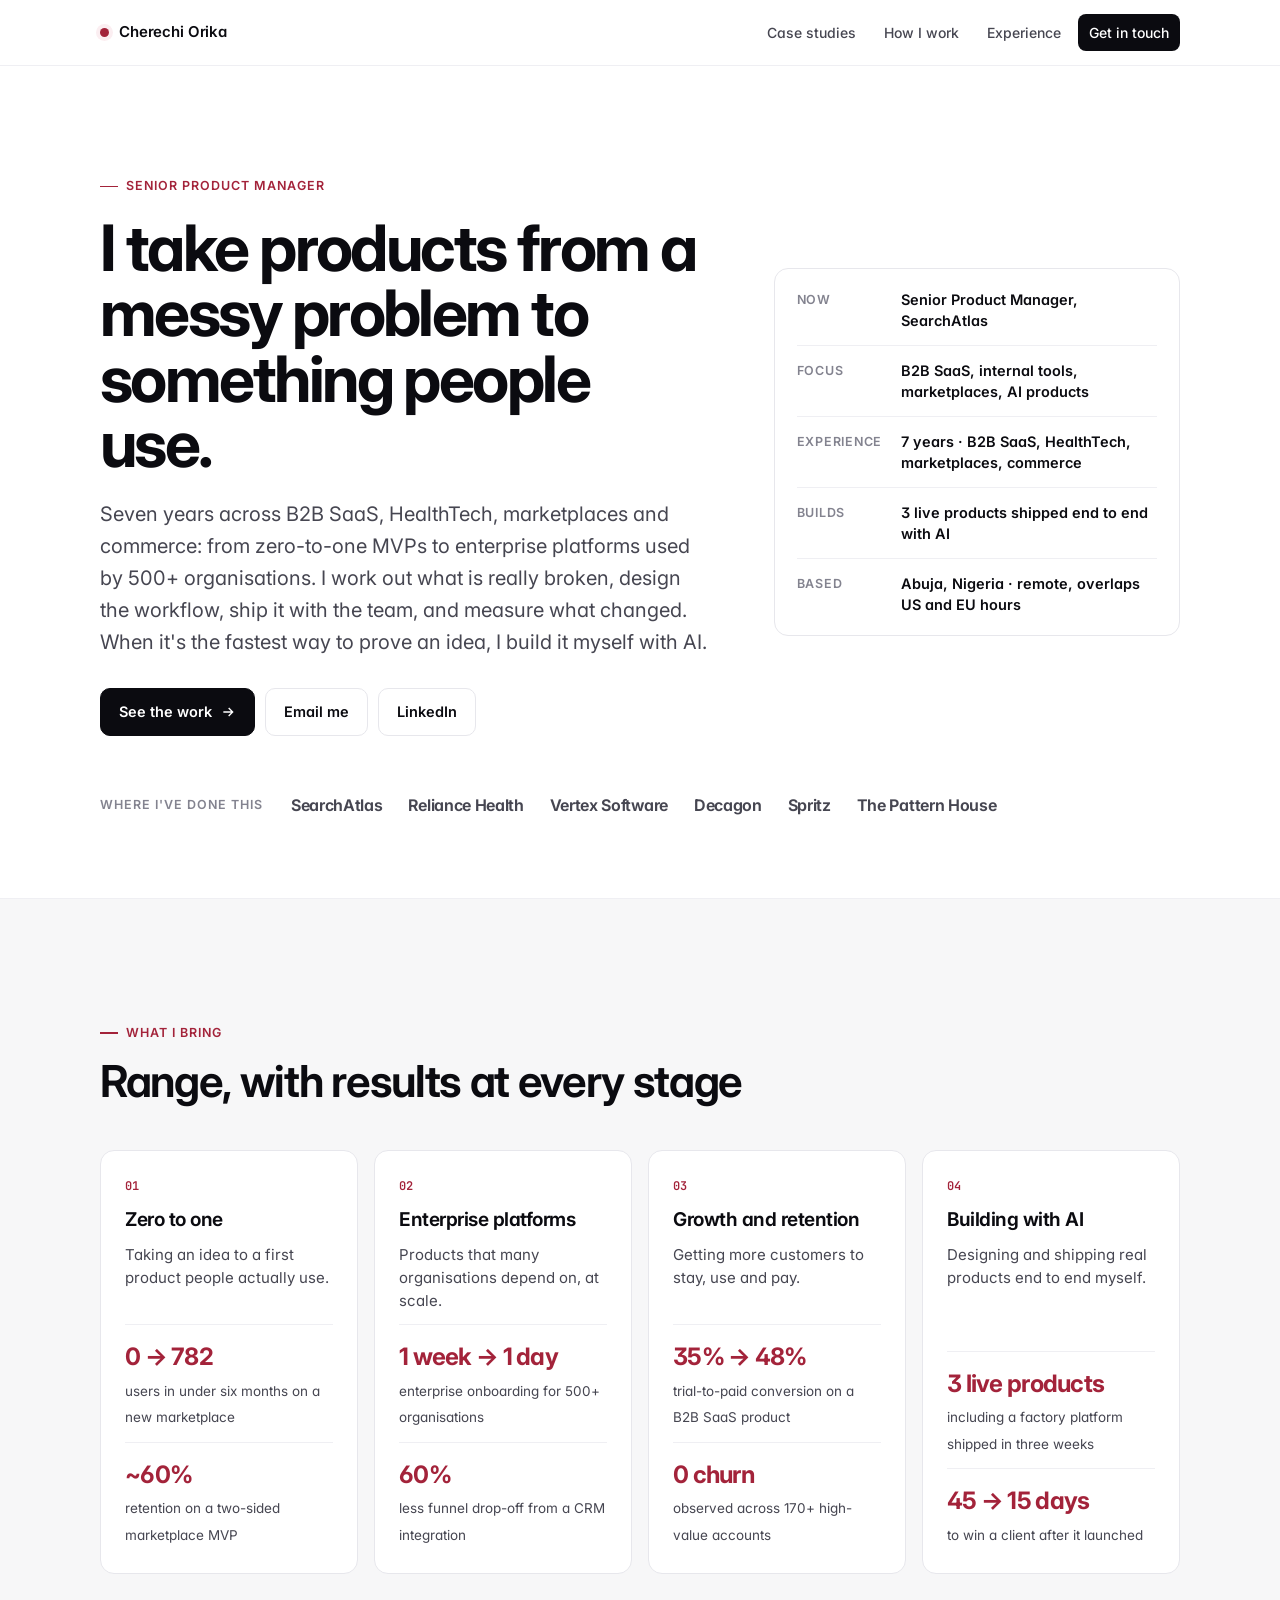
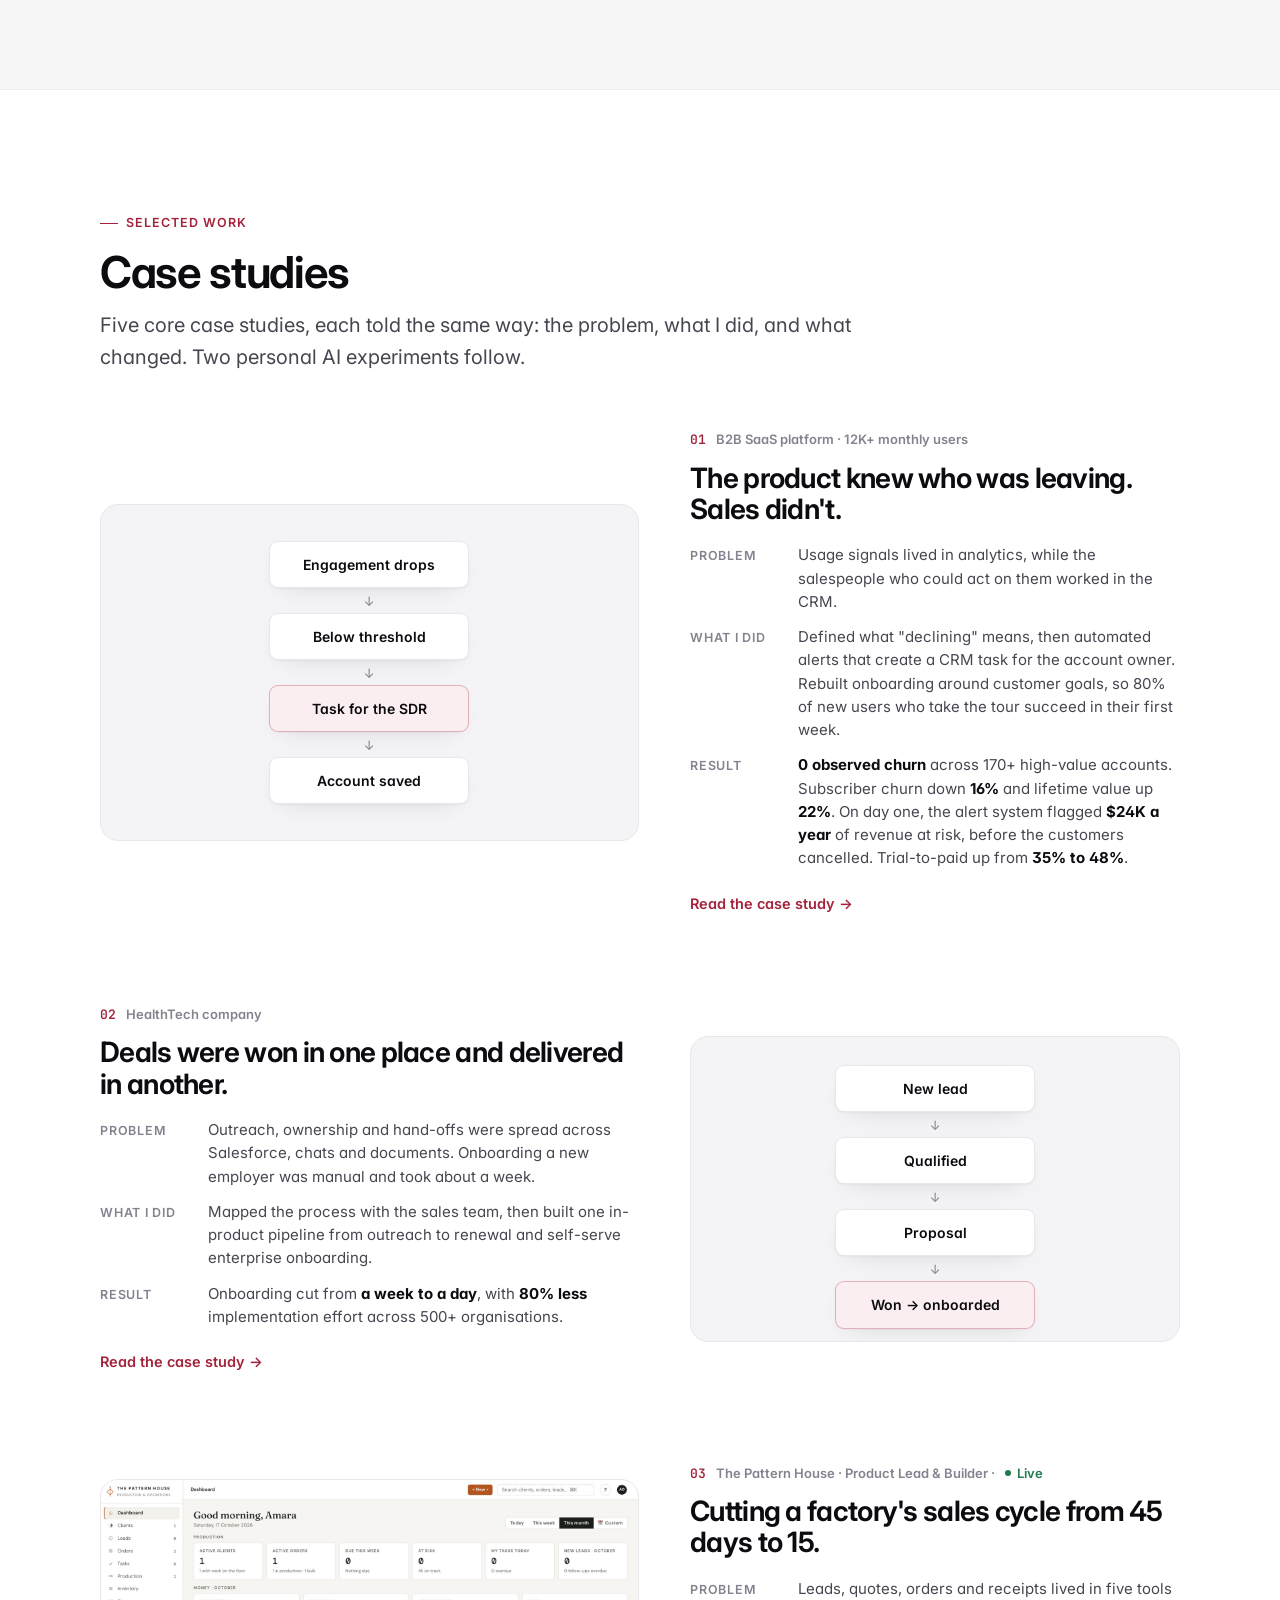
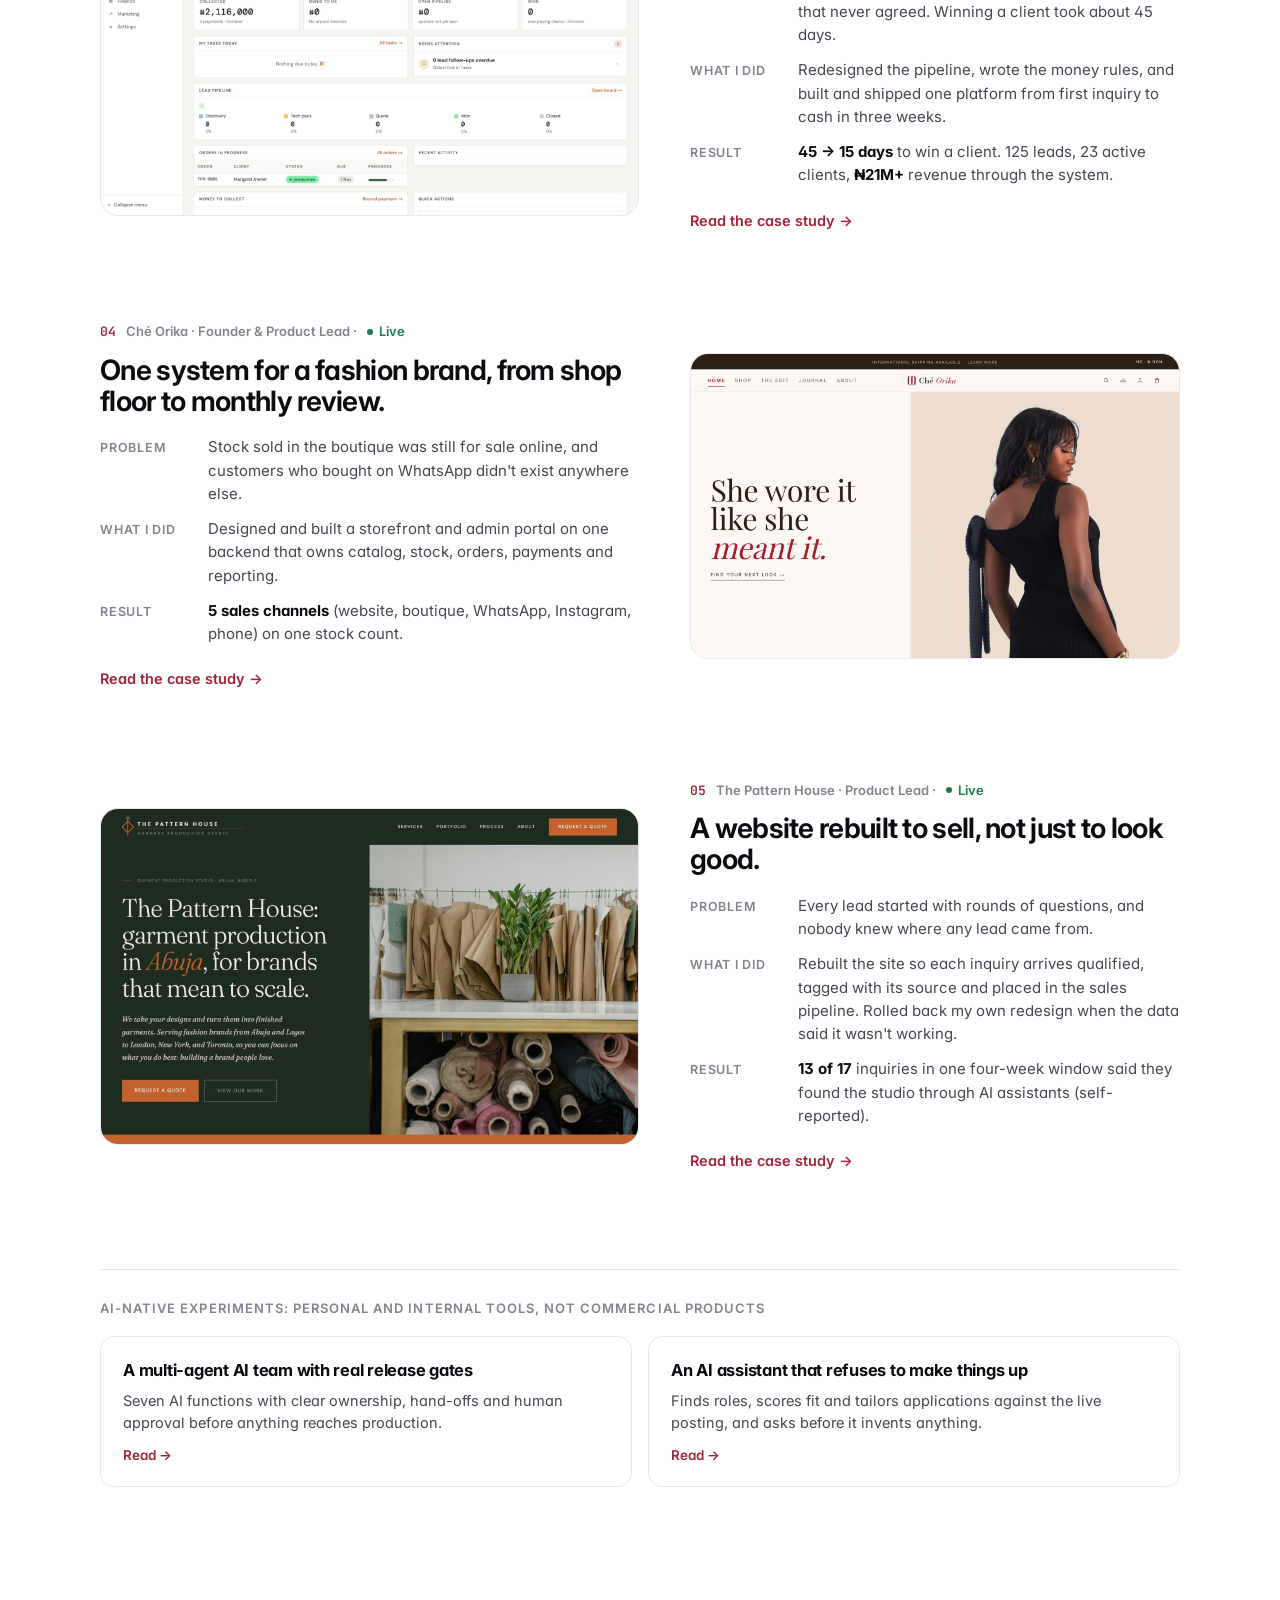
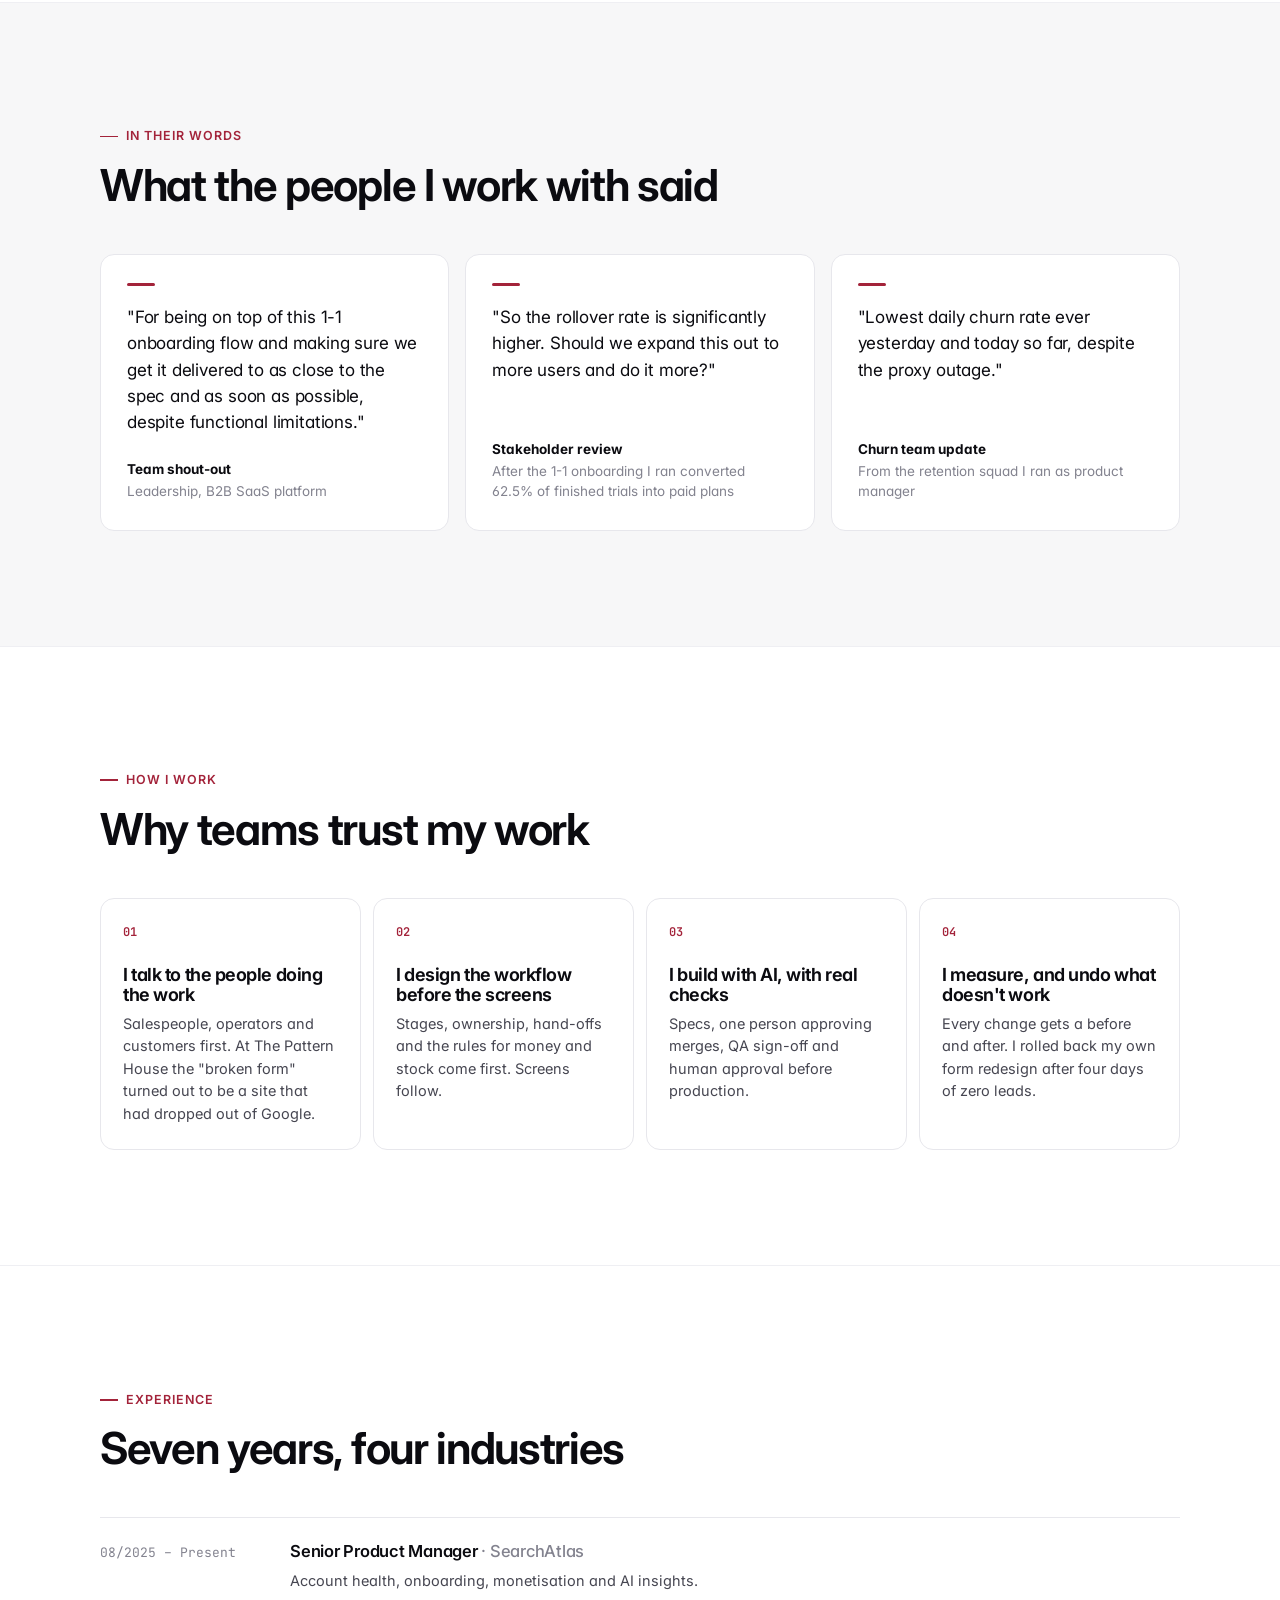
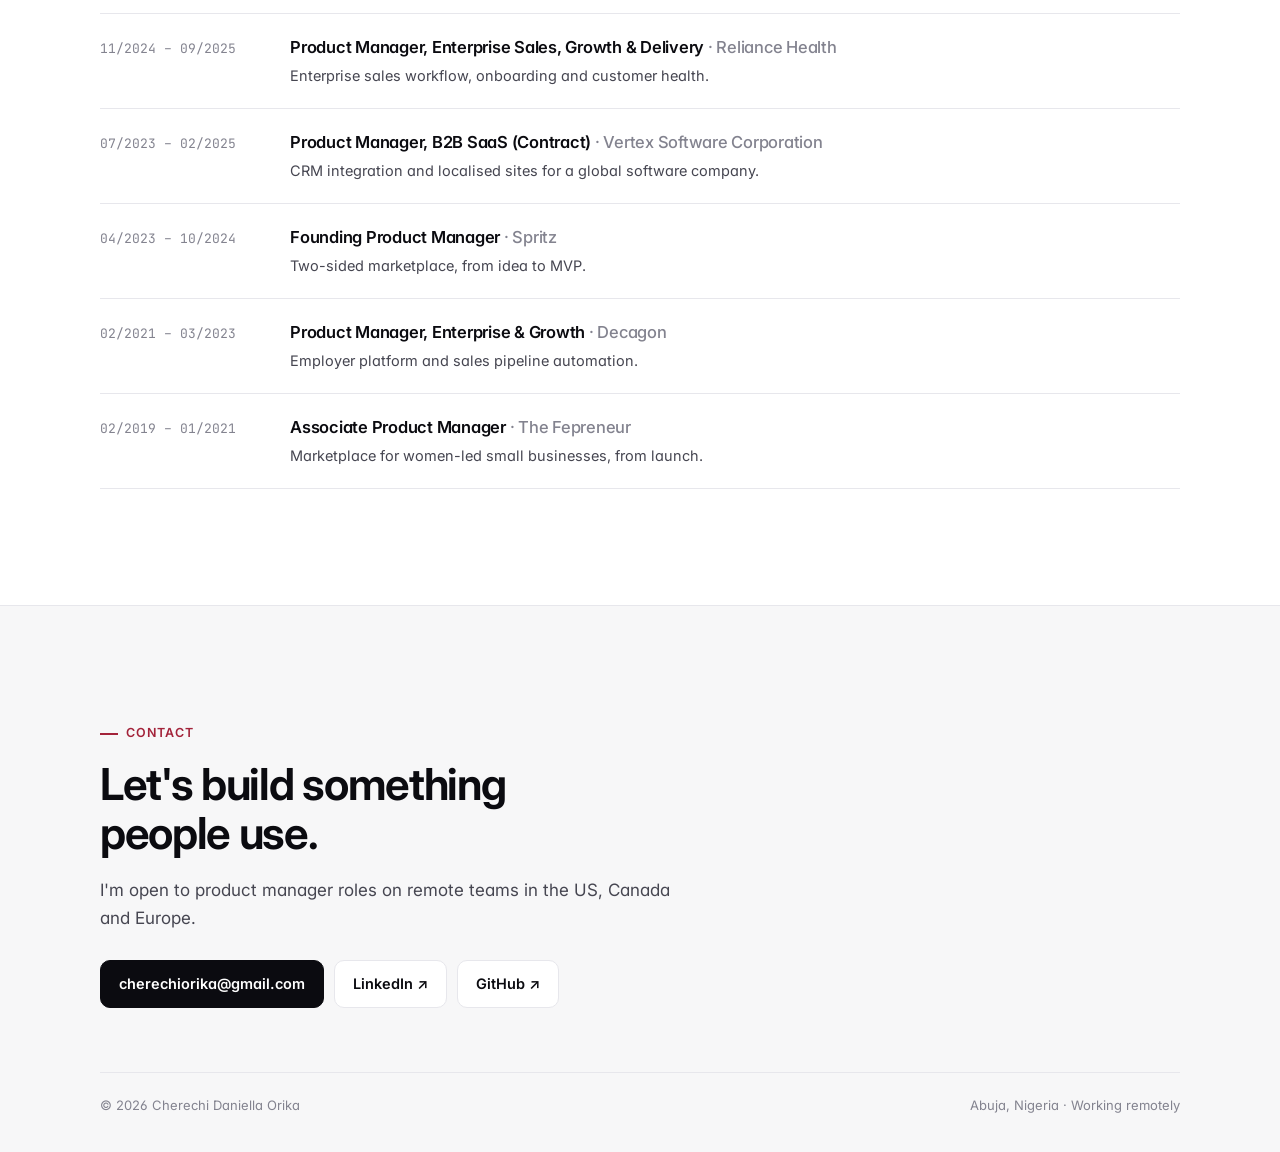
==== commit 328768d6: "Apply portfolio review: Senior PM title, case order, label AI experiments, clarify self-reported met" ====
--- a/index.html
+++ b/index.html
@@ -3,8 +3,8 @@
 <head>
 <meta charset="utf-8">
 <meta name="viewport" content="width=device-width, initial-scale=1">
-<title>Cherechi Orika · Product Manager</title>
-<meta name="description" content="Product manager with seven years across B2B SaaS, HealthTech, marketplaces and commerce. From zero-to-one MVPs to enterprise platforms, and products I build end to end with AI.">
+<title>Cherechi Orika · Senior Product Manager</title>
+<meta name="description" content="Senior Product Manager with seven years across B2B SaaS, HealthTech, marketplaces and commerce. From zero-to-one MVPs to enterprise platforms, and products I build end to end with AI.">
 <link rel="preconnect" href="https://fonts.googleapis.com"><link rel="preconnect" href="https://fonts.gstatic.com" crossorigin>
 <link rel="stylesheet" href="https://fonts.googleapis.com/css2?family=Inter:wght@400;500;600;700&family=JetBrains+Mono:wght@500;600&display=swap">
 <link rel="stylesheet" href="assets/site.css">
@@ -28,7 +28,7 @@
   <!-- 1. WHO: what kind of PM -->
   <section class="wrap h-hero">
     <div class="h-hero-text">
-      <span class="eyebrow">Product Manager</span>
+      <span class="eyebrow">Senior Product Manager</span>
       <h1 class="h-xl">I take products from a messy problem to something people use.</h1>
       <p class="lead">Seven years across B2B SaaS, HealthTech, marketplaces and commerce: from zero-to-one MVPs to enterprise platforms used by 500+ organisations. I work out what is really broken, design the workflow, ship it with the team, and measure what changed. When it's the fastest way to prove an idea, I build it myself with AI.</p>
       <div class="btns">
@@ -94,7 +94,7 @@
     <div class="wrap">
       <span class="eyebrow">Selected work</span>
       <h2 class="h-lg" style="margin-top:14px">Case studies</h2>
-      <p class="lead" style="margin-top:12px">Five stories, each told the same way: the problem, what I did, and what changed.</p>
+      <p class="lead" style="margin-top:12px">Five core case studies, each told the same way: the problem, what I did, and what changed. Two personal AI experiments follow.</p>
 
       <div class="cs-list">
 
@@ -145,23 +145,9 @@
         </article>
 
         <article class="cs-row flip reveal">
-          <a class="cs-visual" href="work/the-pattern-house.html" aria-hidden="true" tabindex="-1"><img src="assets/img/ph-hero.jpg" alt="" loading="lazy"></a>
-          <div class="cs-text">
-            <div class="cs-meta"><span class="cs-num">04</span>The Pattern House · Product Lead · <span class="live-dot">Live</span></div>
-            <h3><a href="work/the-pattern-house.html">A website rebuilt to sell, not just to look good.</a></h3>
-            <dl class="cs-pwr">
-              <div><dt>Problem</dt><dd>Every lead started with rounds of questions, and nobody knew where any lead came from.</dd></div>
-              <div><dt>What I did</dt><dd>Rebuilt the site so each inquiry arrives qualified, tagged with its source and placed in the sales pipeline. Rolled back my own redesign when the data said it wasn't working.</dd></div>
-              <div><dt>Result</dt><dd><b>13 of 17</b> inquiries in one month found the studio through AI assistants.</dd></div>
-            </dl>
-            <a class="cs-go" href="work/the-pattern-house.html">Read the case study →</a>
-          </div>
-        </article>
-
-        <article class="cs-row reveal">
           <a class="cs-visual" href="work/che-orika.html" aria-hidden="true" tabindex="-1"><img src="assets/img/co-hero.jpg" alt="" loading="lazy"></a>
           <div class="cs-text">
-            <div class="cs-meta"><span class="cs-num">05</span>Ché Orika · Founder &amp; Product Lead · <span class="live-dot">Live</span></div>
+            <div class="cs-meta"><span class="cs-num">04</span>Ché Orika · Founder &amp; Product Lead · <span class="live-dot">Live</span></div>
             <h3><a href="work/che-orika.html">One system for a fashion brand, from shop floor to monthly review.</a></h3>
             <dl class="cs-pwr">
               <div><dt>Problem</dt><dd>Stock sold in the boutique was still for sale online, and customers who bought on WhatsApp didn't exist anywhere else.</dd></div>
@@ -172,10 +158,24 @@
           </div>
         </article>
 
+        <article class="cs-row reveal">
+          <a class="cs-visual" href="work/the-pattern-house.html" aria-hidden="true" tabindex="-1"><img src="assets/img/ph-hero.jpg" alt="" loading="lazy"></a>
+          <div class="cs-text">
+            <div class="cs-meta"><span class="cs-num">05</span>The Pattern House · Product Lead · <span class="live-dot">Live</span></div>
+            <h3><a href="work/the-pattern-house.html">A website rebuilt to sell, not just to look good.</a></h3>
+            <dl class="cs-pwr">
+              <div><dt>Problem</dt><dd>Every lead started with rounds of questions, and nobody knew where any lead came from.</dd></div>
+              <div><dt>What I did</dt><dd>Rebuilt the site so each inquiry arrives qualified, tagged with its source and placed in the sales pipeline. Rolled back my own redesign when the data said it wasn't working.</dd></div>
+              <div><dt>Result</dt><dd><b>13 of 17</b> inquiries in one four-week window said they found the studio through AI assistants (self-reported).</dd></div>
+            </dl>
+            <a class="cs-go" href="work/the-pattern-house.html">Read the case study →</a>
+          </div>
+        </article>
+
       </div>
 
       <div class="also">
-        <div class="also-head">How I build: two internal tools</div>
+        <div class="also-head">AI-native experiments: personal and internal tools, not commercial products</div>
         <div class="also-grid">
           <a class="also-card" href="work/ai-operating-system.html">
             <b>A multi-agent AI team with real release gates</b>
